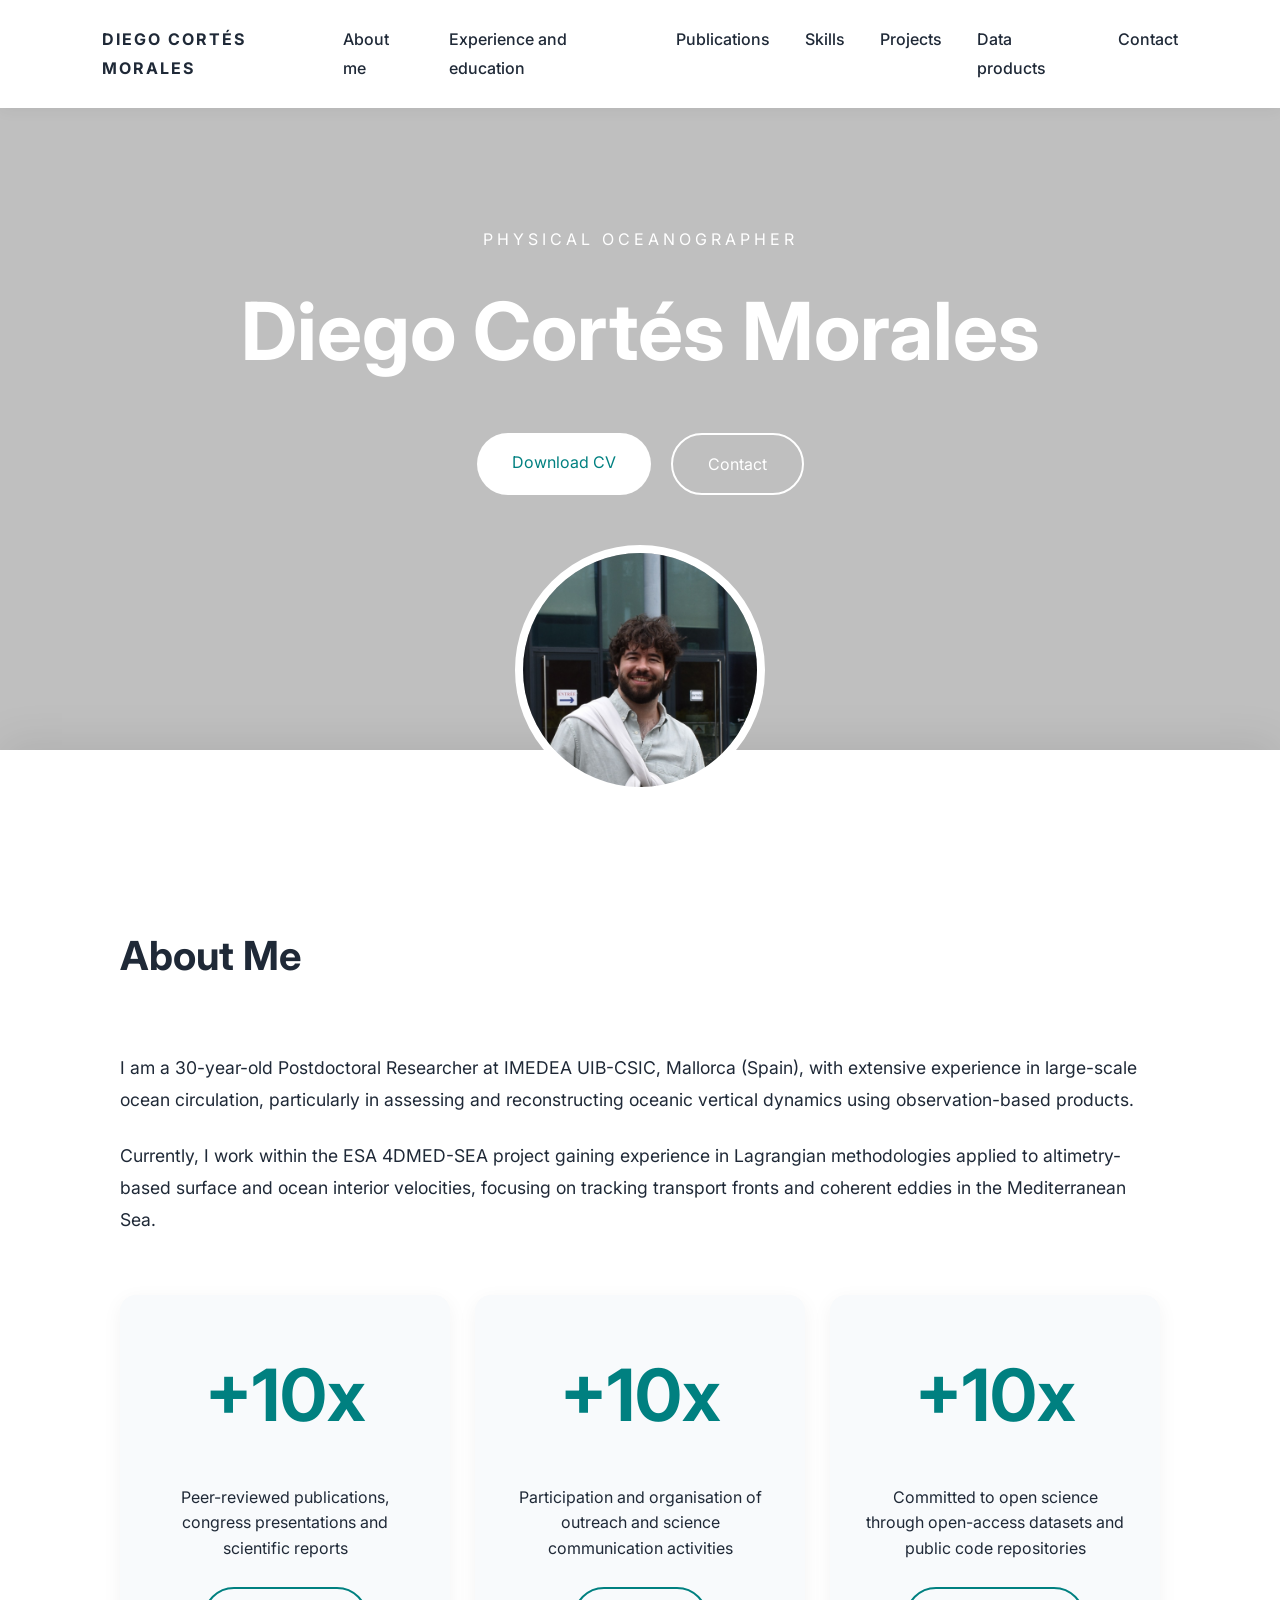
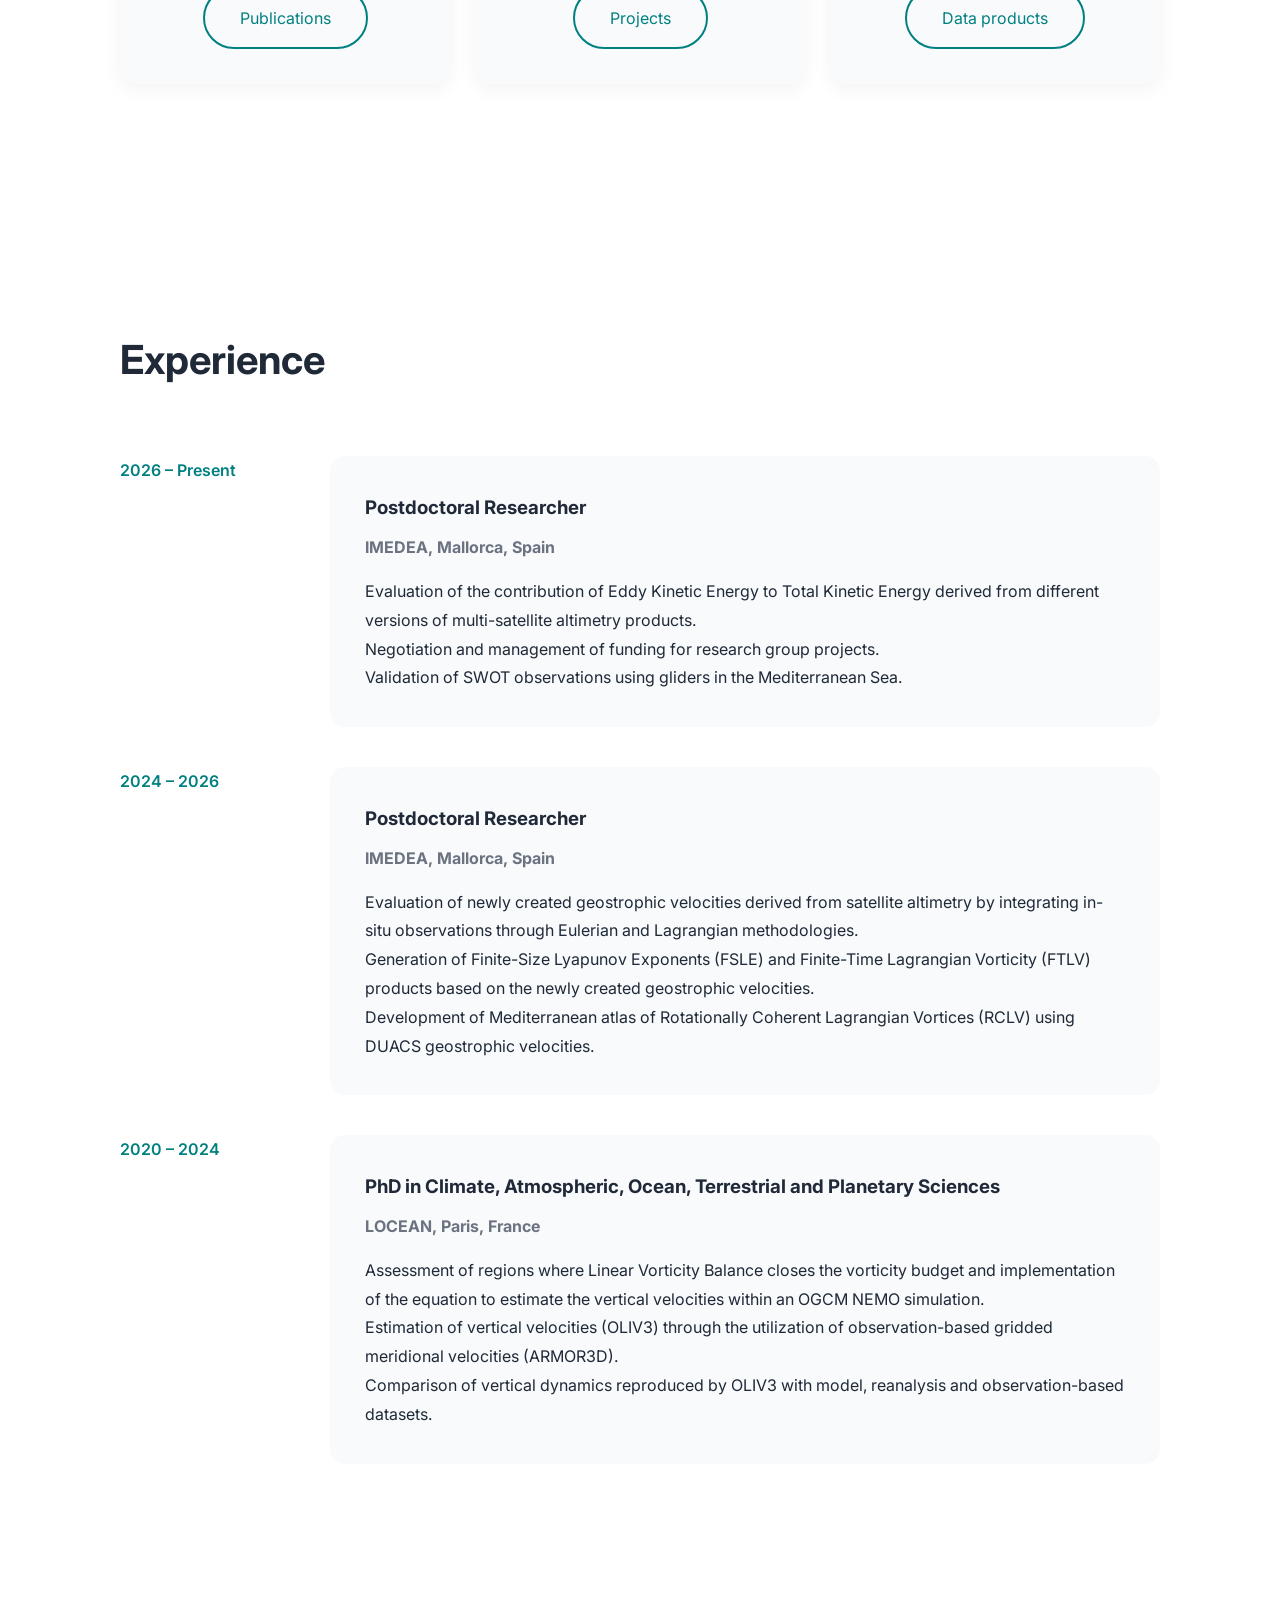
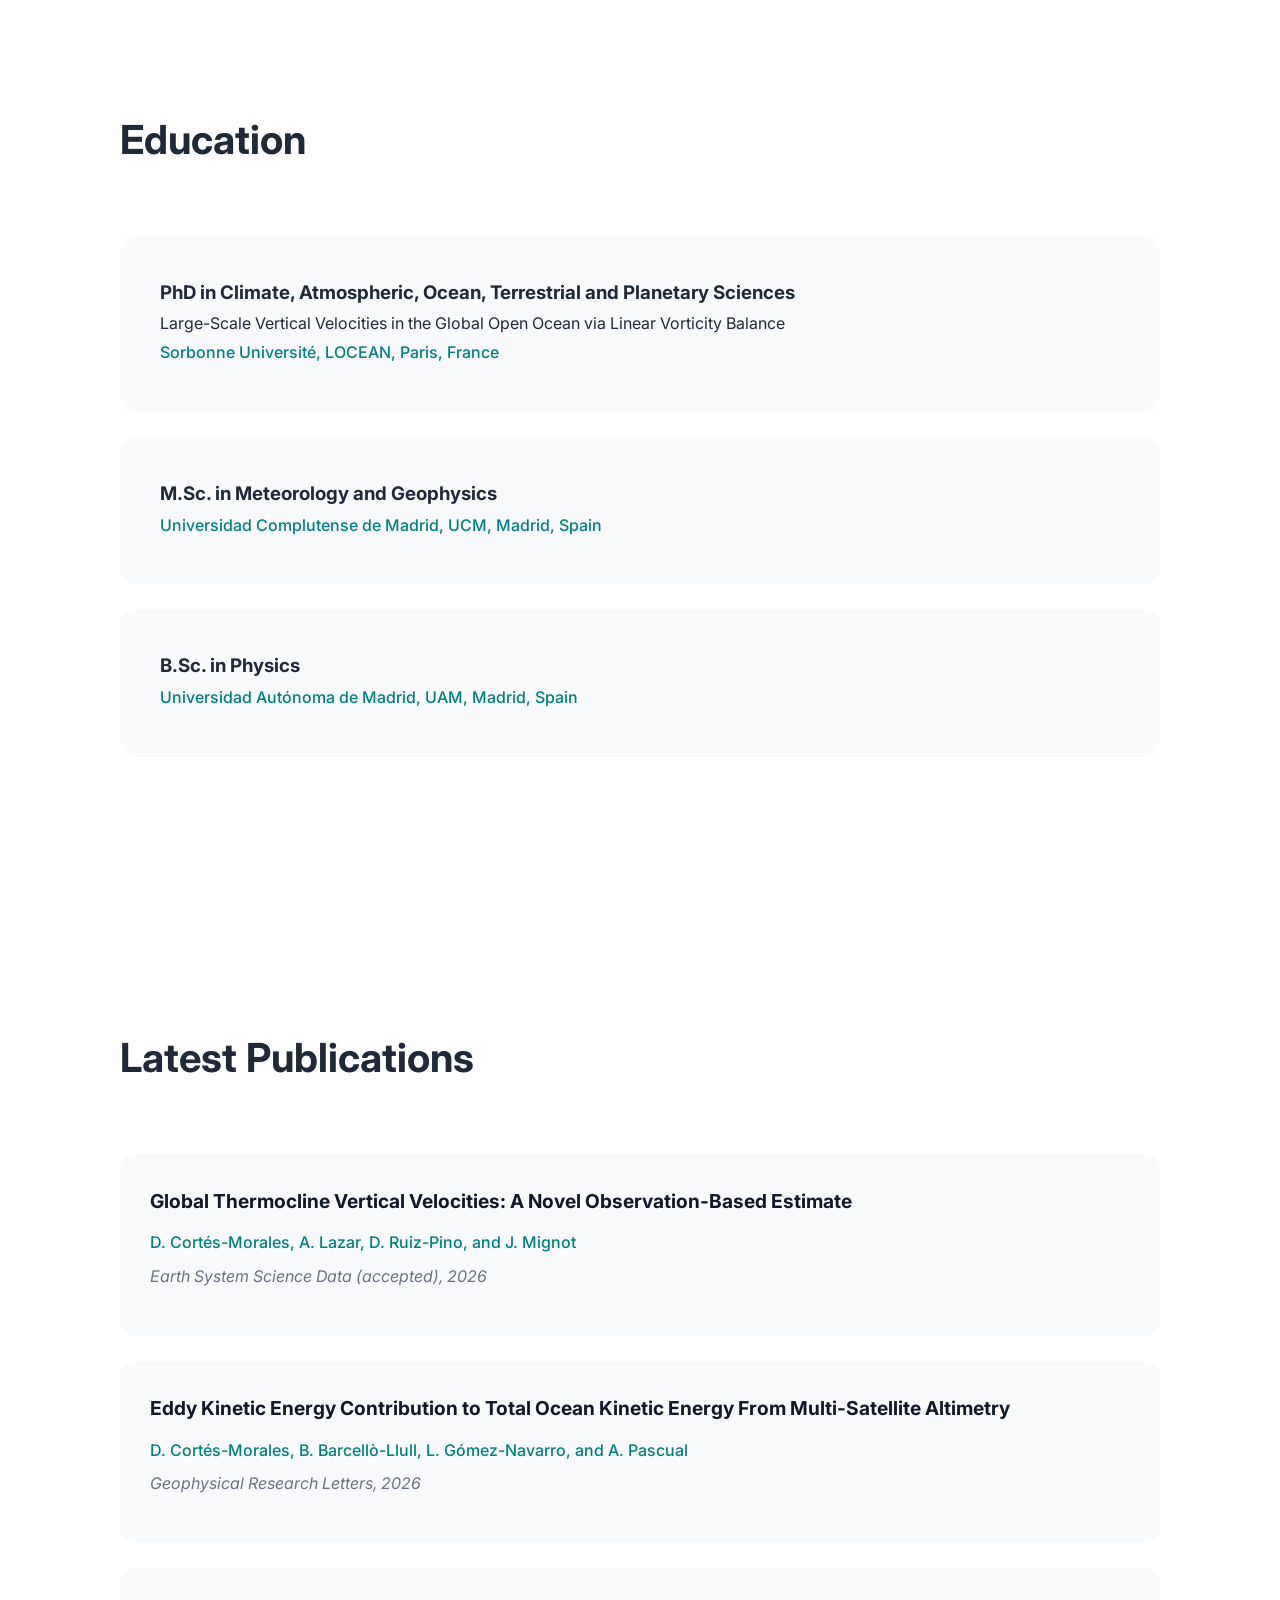
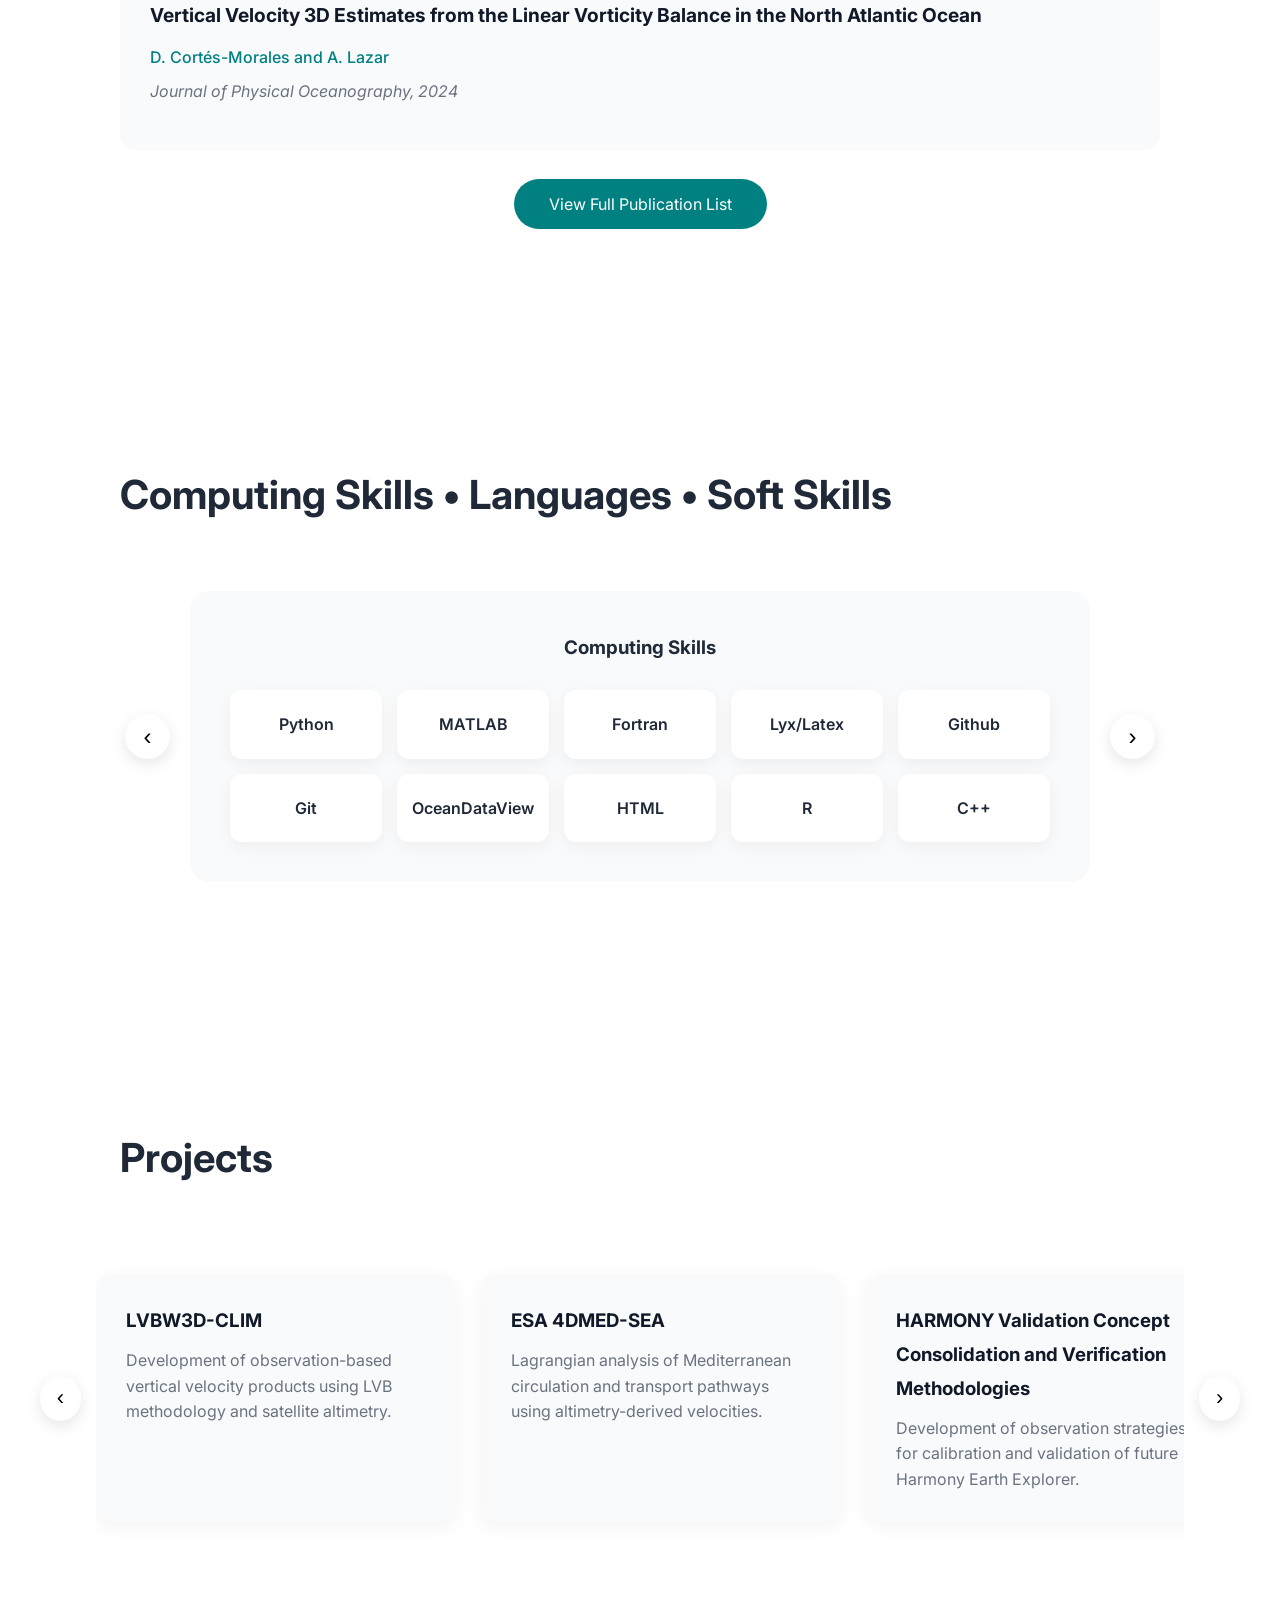
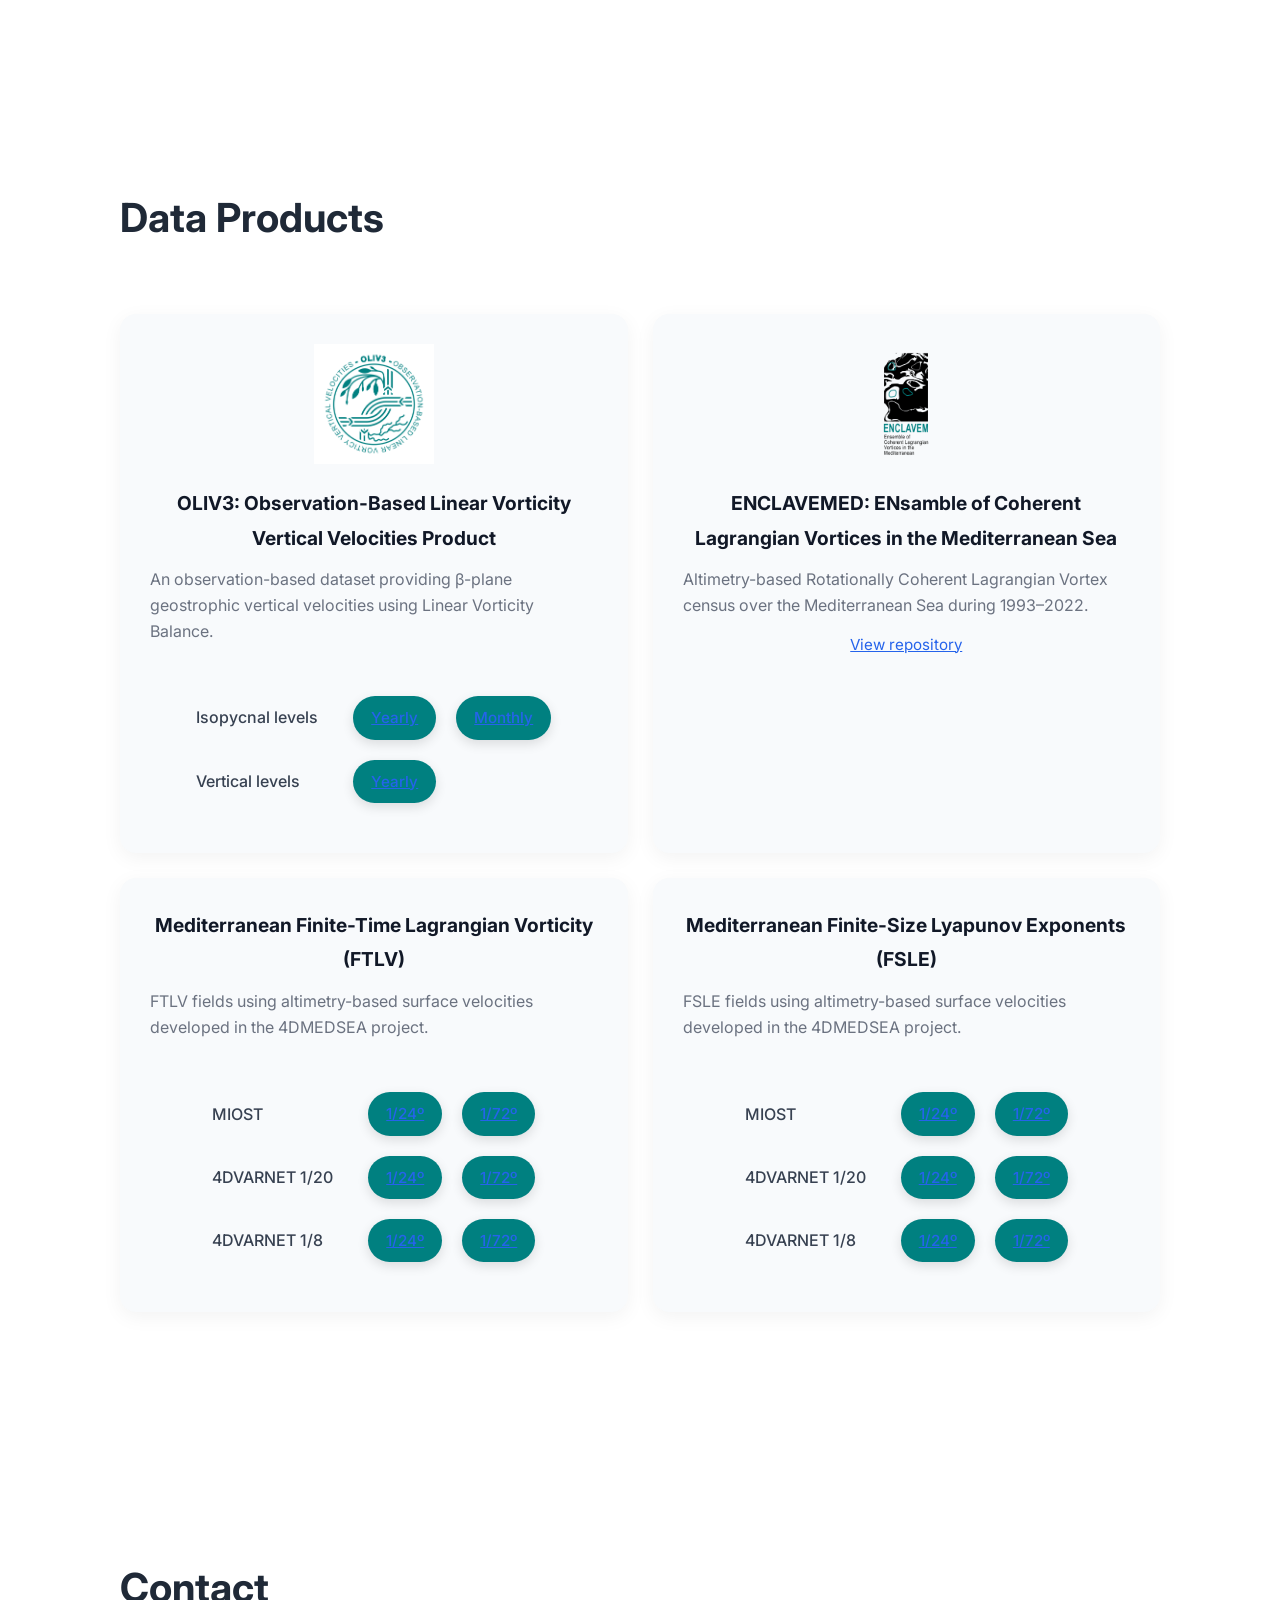
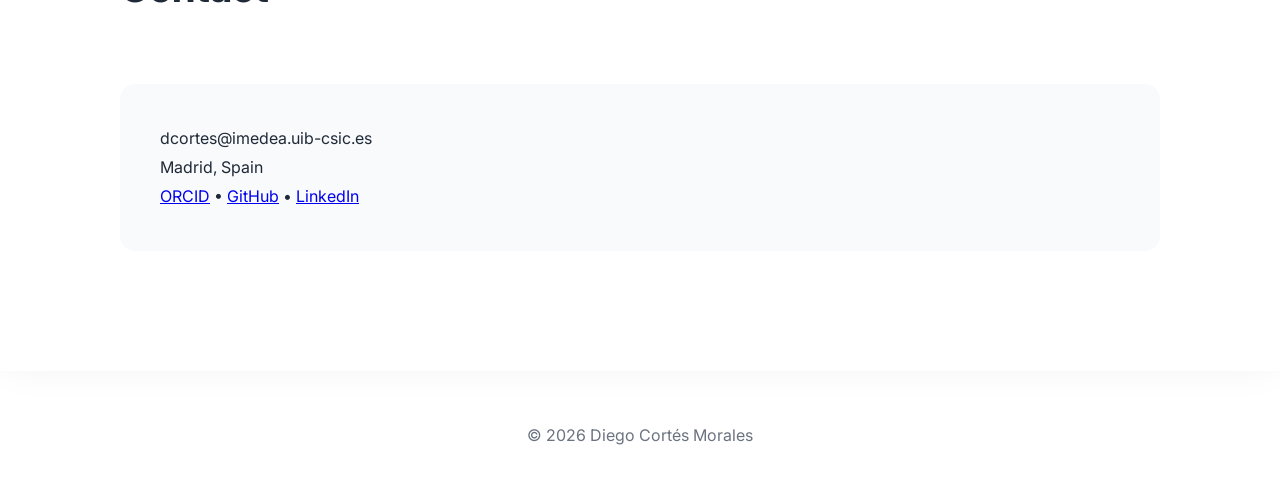
==== index.html @ f63f749d "Update index.html" ====
<!DOCTYPE html>
<html lang="es">

<head>
    <meta charset="UTF-8">
    <meta name="viewport" content="width=device-width, initial-scale=1.0">

    <title>Diego Cortés Morales | Physical Oceanographer</title>

    <link rel="stylesheet" href="style.css">

    <link href="https://fonts.googleapis.com/css2?family=Inter:wght@300;400;500;600;700&display=swap"
        rel="stylesheet">
</head>

<body>

    <header id="header">

        <div class="logo">
            DIEGO CORTÉS MORALES
        </div>

        <nav>

            <ul>

                <li><a href="#about">About me</a></li>

                <li><a href="#experience">Experience and education</a></li>

                <li><a href="#publications">Publications</a></li>

                <li><a href="#skills">Skills</a></li>

                <li><a href="#projects">Projects</a></li>

                <li><a href="#data-products">Data products</a></li>

                <li><a href="#contact">Contact</a></li>

            </ul>

        </nav>

    </header>

    <section class="hero">

    <div class="hero-overlay">

        <div class="hero-content">

            <p class="subtitle">
                Physical Oceanographer
            </p>
            
            <h1>
                Diego Cortés Morales
            </h1>

            <div class="hero-buttons">

                <a href="assets/cv.pdf" target="_blank" class="btn primarywhite">
                    Download CV
                </a>

                <a href="#contact" class="btn secondarywhite">
                    Contact
                </a>

            </div>

        </div>

        <img src="assets/profile.jpg"
             alt="Profile photo"
             class="profile-img">

    </div>

</section>

<div class="content-wrapper">

    <!-- AQUÍ EMPIEZAN TODAS LAS DEMÁS SECCIONES -->

    <section id="about" class="section">
        <div class="section-title">
            About Me
        </div>

        <div class="section-content">

            <p>

                I am a 30-year-old Postdoctoral Researcher at
IMEDEA UIB-CSIC, Mallorca (Spain), with
extensive experience in large-scale ocean
circulation, particularly in assessing and
reconstructing oceanic vertical dynamics using
observation-based products. 

            </p>

            <p>

                Currently, I work
within the ESA 4DMED-SEA project gaining
experience in Lagrangian methodologies applied
to altimetry-based surface and ocean interior
velocities, focusing on tracking transport fronts
and coherent eddies in the Mediterranean Sea.

            </p>

        </div>

        <div class="highlights-grid">

    <div href="#publications" class="highlight-card">

        <div class="highlight-number">
            +10x
        </div>

        <div class="highlight-text">
            Peer-reviewed publications, congress presentations and scientific reports
        </div>
        <a href="#publications" class="btn secondaryteal">
            Publications
        </a>

    </div>

    <div class="highlight-card">

        <div class="highlight-number">
            +10x
        </div>

        <div class="highlight-text">
            Participation and organisation of outreach and science communication activities
        </div>

        <a href="#projects" class="btn secondaryteal">
            Projects
        </a>

    </div>

    <div class="highlight-card">

        <div class="highlight-number">
            +10x
        </div>

        <div class="highlight-text">
            Committed to open science through open-access datasets and public code repositories
        </div>

        <a href="#data-products" class="btn secondaryteal">
            Data products
        </a>

    </div>

</div>
        
    </section>

    <section id="experience" class="section">
        <div class="section-title">
            Experience
        </div>

        <div class="timeline">

            <div class="timeline-item">

                <div class="date">
                    2026 – Present
                </div>

                <div class="card">

                    <h3>
                        Postdoctoral Researcher
                    </h3>

                    <h4>
                        IMEDEA, Mallorca, Spain
                    </h4>

                    <p>
                        Evaluation of the contribution of Eddy Kinetic Energy to Total Kinetic Energy derived from different versions of multi-satellite altimetry products.
                    </p>
                    <p>
                        Negotiation and management of funding for research group projects.
                    <p>
                    </p>
                        Validation of SWOT observations using gliders in the Mediterranean Sea.
                    </p>

                </div>

            </div>

            <div class="timeline-item">

                <div class="date">
                    2024 – 2026
                </div>

                <div class="card">

                    <h3>
                        Postdoctoral Researcher
                    </h3>

                    <h4>
                        IMEDEA, Mallorca, Spain
                    </h4>

                    <p>
                        Evaluation of newly created geostrophic velocities derived from
                        satellite altimetry by integrating in-situ observations through
                        Eulerian and Lagrangian methodologies.
                    </p>
                    <p>
                        Generation of Finite-Size Lyapunov Exponents (FSLE) and
                        Finite-Time Lagrangian Vorticity (FTLV) products based on the
                        newly created geostrophic velocities.
                    <p>
                    </p>
                        Development of Mediterranean atlas of Rotationally Coherent
                        Lagrangian Vortices (RCLV) using DUACS geostrophic velocities.
                    </p>

                </div>

            </div>

            <div class="timeline-item">

                <div class="date">
                    2020 – 2024
                </div>

                <div class="card">

                    <h3>
                        PhD in Climate, Atmospheric, Ocean, Terrestrial and Planetary Sciences
                    </h3>

                    <h4>
                        LOCEAN, Paris, France
                    </h4>

                    <p>
                        Assessment of regions where Linear Vorticity Balance closes the vorticity budget and implementation of the equation to estimate the vertical velocities within an OGCM NEMO simulation.
                    </p>
                    <p>
                        Estimation of vertical velocities (OLIV3) through the utilization of observation-based gridded meridional velocities (ARMOR3D).
                    <p>
                    </p>
                        Comparison of vertical dynamics reproduced by OLIV3 with model, reanalysis and observation-based datasets.
                    </p>

                </div>

            </div>

        </div>
    </section>
    
    <section id="education" class="section">
    <div class="section-title">
            Education
        </div>

        <div class="edu-card">

            <h3>
                PhD in Climate, Atmospheric, Ocean, Terrestrial and Planetary Sciences
            </h3>

            <p>
                 Large-Scale Vertical Velocities in the Global Open Ocean via Linear Vorticity Balance
            </p>

            <p class="authors">
                Sorbonne Université, LOCEAN, Paris, France
            </p>

        </div>

        <div class="edu-card">

            <h3>
                M.Sc. in Meteorology and Geophysics
            </h3>

            <p class="authors">
                Universidad Complutense de Madrid, UCM, Madrid, Spain
            </p>

        </div>

        <div class="edu-card">

            <h3>
                B.Sc. in Physics
            </h3>

            <p class="authors">
                Universidad Autónoma de Madrid, UAM, Madrid, Spain
            </p>

        </div>

        
    </section>

    <section id="publications" class="section">

    <div class="section-title">
        Latest Publications
    </div>

    <div class="publications-container">

        <div class="publication-card">

            <h3>
                Global Thermocline Vertical Velocities: A Novel Observation-Based Estimate
            </h3>

            <p class="authors">
                D. Cortés-Morales, A. Lazar, D. Ruiz-Pino, and J. Mignot
            </p>

            <p class="journal">
                Earth System Science Data (accepted), 2026
            </p>

        </div>

        <div class="publication-card">

            <h3>
                Eddy Kinetic Energy Contribution to Total Ocean Kinetic Energy From Multi-Satellite Altimetry
            </h3>

            <p class="authors">
                D. Cortés-Morales, B. Barcellò-Llull, L. Gómez-Navarro, and A. Pascual
            </p>

            <p class="journal">
                Geophysical Research Letters, 2026
            </p>

        </div>

        <div class="publication-card">

            <h3>
                Vertical Velocity 3D Estimates from the Linear Vorticity Balance in the North Atlantic Ocean
            </h3>

            <p class="authors">
                D. Cortés-Morales and A. Lazar
            </p>

            <p class="journal">
                Journal of Physical Oceanography, 2024
            </p>

        </div>

    </div>

    <div class="publications-button">

        <a href="publications.html" class="btn primaryteal">
            View Full Publication List
        </a>

    </div>

</section>

    <section id="skills" class="section">

        <div class="section-title">
            Computing Skills • Languages • Soft Skills
        </div>
    
        <div class="skills-slider">
    
            <!-- Flecha izquierda -->
            <button class="arrow left" onclick="changeSkill(-1)">
                ‹
            </button>
    
            <!-- Tarjeta dinámica -->
            <div class="skills-card">
    
                <h3 id="skills-category"></h3>
    
                <div id="skills-content" class="skills-grid">
                    <!-- AQUÍ JS inserta las skills -->
                </div>
    
            </div>
    
            <!-- Flecha derecha -->
            <button class="arrow right" onclick="changeSkill(1)">
                ›
            </button>
    
        </div>
    
    </section>

    <section id="projects" class="section">

        <div class="section-title">
            Projects
        </div>
    
        <div class="projects-wrapper">
    
            <!-- Left arrow -->
            <button class="project-arrow left" onclick="scrollProjects(-1)">
                ‹
            </button>
    
            <!-- Carousel -->
            <div class="projects-carousel" id="projects-carousel">
    
                <div class="project-card">
                    <h3>LVBW3D-CLIM</h3>
                    <p>Development of observation-based vertical velocity products using LVB methodology and satellite altimetry.</p>
                </div>
    
                <div class="project-card">
                    <h3>ESA 4DMED-SEA</h3>
                    <p>Lagrangian analysis of Mediterranean circulation and transport pathways using altimetry-derived velocities.</p>
                </div>
    
                <div class="project-card">
                    <h3>HARMONY Validation Concept Consolidation and Verification Methodologies</h3>
                    <p>Development of observation strategies for calibration and validation of future Harmony Earth Explorer.</p>
                </div>
    
                <div class="project-card">
                    <h3>PECi</h3>
                    <p>IMEDEA's Outreach and Scientific Culture Program.</p>
                </div>
    
            </div>
    
            <!-- Right arrow -->
            <button class="project-arrow right" onclick="scrollProjects(1)">
                ›
            </button>
    
        </div>
    
    </section>

    <section id="data-products" class="section">

        <div class="section-title">
            Data Products
        </div>
    
        <div class="dataproducts-grid">
    
            <!-- OLIV3 -->
            <div class="dataproduct-card">
    
                <img src="assets/oliv3_logo.png"
                     alt="OLIV3 Project Logo"
                     class="dataproduct-logo">
    
                <h3>
                    OLIV3: Observation-Based Linear Vorticity Vertical Velocities Product
                </h3>
    
                <p>
                    An observation-based dataset providing β-plane geostrophic vertical velocities using Linear Vorticity Balance.
                </p>
    
                <div class="product-table-wrapper">

                    <table class="product-table">
                
                        <tbody>
                
                            <tr>
                                <td class="row-label">Isopycnal levels</td>
                
                                <td>
                                    <a href="https://doi.org/10.5281/zenodo.16962780"
                                       target="_blank" class="pill-btn"
                                       >
                                         Yearly 
                                    </a>
                                </td>
                
                                <td>
                                    <a href="https://doi.org/10.5281/zenodo.19469511"
                                       target="_blank" class="pill-btn"
                                       >
                                        Monthly
                                    </a>
                                </td>
                            </tr>
                
                            <tr>
                                <td class="row-label">Vertical levels</td>
                
                                <td>
                                    <a class="pill-btn"
                                       href="https://doi.org/10.5281/zenodo.16981061"
                                       target="_blank">
                                        Yearly
                                    </a>
                                </td>
                
                                <td>
                                    <!-- vacío si no existe -->
                                </td>
                            </tr>
                
                        </tbody>
                
                    </table>
                
                </div>
            </div>
    
            <!-- ENCLAVEMED -->
            <div class="dataproduct-card">
    
                <img src="assets/enclavemed_logo.png"
                     alt="ENCLAVEMED Project Logo"
                     class="dataproduct-logo">
    
                <h3>
                    ENCLAVEMED: ENsamble of Coherent Lagrangian Vortices in the Mediterranean Sea
                </h3>
    
                <p>
                    Altimetry-based Rotationally Coherent Lagrangian Vortex census over the Mediterranean Sea during 1993–2022.
                </p>
    
                <a href="https://github.com/yourusername/FTLV" target="_blank">
                    View repository
                </a>
    
            </div>
    
            <!-- FTLV -->
            <div class="dataproduct-card">
    
                <h3>
                    Mediterranean Finite-Time Lagrangian Vorticity (FTLV)
                </h3>
    
                <p>
                    FTLV fields using altimetry-based surface velocities developed in the 4DMEDSEA project.
                </p>

                <div class="product-table-wrapper">

                    <table class="product-table">
                
                        <tbody>
                
                            <tr>
                                <td class="row-label">MIOST</td>
                                <td> <a class="pill-btn" href="https://doi.org/10.5281/zenodo.16962780" target="_blank"> 1/24º </a> </td>
                                <td> <a class="pill-btn" href="https://doi.org/10.5281/zenodo.16962780" target="_blank"> 1/72º </a> </td>
                            </tr>

                            <tr>
                                <td class="row-label">4DVARNET 1/20</td>
                                <td> <a class="pill-btn" href="https://doi.org/10.5281/zenodo.16962780" target="_blank"> 1/24º </a> </td>
                                <td> <a class="pill-btn" href="https://doi.org/10.5281/zenodo.16962780" target="_blank"> 1/72º </a> </td>
                            </tr>

                            <tr>
                                <td class="row-label">4DVARNET 1/8</td>
                                <td> <a class="pill-btn" href="https://doi.org/10.5281/zenodo.16962780" target="_blank"> 1/24º </a> </td>
                                <td> <a class="pill-btn" href="https://doi.org/10.5281/zenodo.16962780" target="_blank"> 1/72º </a> </td>
                            </tr>
                
                        </tbody>
                    </table>
                </div>
        
            </div>
    
            <!-- FSLE -->
            <div class="dataproduct-card">
    
                <h3>
                    Mediterranean Finite-Size Lyapunov Exponents (FSLE)
                </h3>
    
                <p>
                    FSLE fields using altimetry-based surface velocities developed in the 4DMEDSEA project.
                </p>
    
                <div class="product-table-wrapper">

                    <table class="product-table">
                
                        <tbody>
                
                            <tr>
                                <td class="row-label">MIOST</td>
                                <td> <a class="pill-btn" href="https://doi.org/10.5281/zenodo.16962780" target="_blank"> 1/24º </a> </td>
                                <td> <a class="pill-btn" href="https://doi.org/10.5281/zenodo.16962780" target="_blank"> 1/72º </a> </td>
                            </tr>

                            <tr>
                                <td class="row-label">4DVARNET 1/20</td>
                                <td> <a class="pill-btn" href="https://doi.org/10.5281/zenodo.16962780" target="_blank"> 1/24º </a> </td>
                                <td> <a class="pill-btn" href="https://doi.org/10.5281/zenodo.16962780" target="_blank"> 1/72º </a> </td>
                            </tr>

                            <tr>
                                <td class="row-label">4DVARNET 1/8</td>
                                <td> <a class="pill-btn" href="https://doi.org/10.5281/zenodo.16962780" target="_blank"> 1/24º </a> </td>
                                <td> <a class="pill-btn" href="https://doi.org/10.5281/zenodo.16962780" target="_blank"> 1/72º </a> </td>
                            </tr>
                
                        </tbody>
                    </table>
                </div>
    
            </div>
    
        </div>
    
    </section>

    

    <section id="contact" class="section">

        <div class="section-title">
            Contact
        </div>

        <div class="contact-box">

            <p>
                dcortes@imedea.uib-csic.es
            </p>

            <p>
                Madrid, Spain
            </p>

            <p>
                <a href="https://orcid.org/0009-0004-7159-2645">ORCID</a> • <a href="https://github.com/dcortales/" >GitHub</a> • <a href="https://www.linkedin.com/in/diego-cort%C3%A9s-morales-bb756998/" >LinkedIn</a>
            </p>

        </div>

    </section>

</div>

    

    <footer>

        © 2026 Diego Cortés Morales

    </footer>

    <script src="script.js"></script>

</body>

</html>
---- style.css ----
*{
    margin:0;
    padding:0;
    box-sizing:border-box;
}

html{
    scroll-behavior:smooth;
}

body{

    font-family:'Inter',sans-serif;
    color:#1f2937;
    background:white;
    line-height:1.8;
}

header{

    position:fixed;
    top:0;
    width:100%;

    background:white;

    display:flex;
    justify-content:space-between;
    align-items:center;

    padding:25px 8%;

    box-shadow:0 2px 15px rgba(0,0,0,.05);

    z-index:1000;
}

.logo{

    font-weight:700;
    letter-spacing:2px;
}

nav ul{

    list-style:none;
    display:flex;
    gap:35px;
}

nav a{

    text-decoration:none;
    color:#1f2937;
    font-weight:500;
}

.hero{

    min-height:100vh;

    background-image:url("assets/DSC_0007.JPG");

    background-size:cover;
    background-position:center;

    background-attachment:fixed;

    position:relative;

    display:flex;
    justify-content:center;
    align-items:center;

    text-align:center;
}
.hero::before{

    content:"";
    position:absolute;
    inset:0;
    background:rgba(0,0,0,0.25);
}

.hero-overlay{

    position:relative;
    z-index:10;

    display:flex;
    flex-direction:column;
    align-items:center;

    padding-top:120px;
}

.subtitle{

    color:white;

    text-transform:uppercase;

    letter-spacing:4px;

    margin-bottom:5px;
}

.hero h1{

    color:white;

    font-size:5rem;

    margin-bottom:30px;
}

.profile-img{

    width:250px;
    height:250px;

    object-fit:cover;

    border-radius:50%;

    border:8px solid white;

    margin-top:50px;

    position:relative;

    z-index:1000;
}

.content-wrapper{

    background:white;

    width:100%;

    margin-top:-150px;

    position:relative;

    z-index:5;

    border-radius:0 0 0 0;

    padding-top:50px;

    box-shadow:
    0 -10px 40px rgba(0,0,0,0.08);
}

.hero-content{
    max-width:1500px;
    margin:auto;
    text-align:center;
    position:relative;
    z-index:2;
}

.description{

    font-size:1.2rem;
    color:#6b7280;

    margin-bottom:40px;
}

.hero-buttons{

    display:flex;
    gap:20px;

    justify-content:center;
}

.btn{

    padding:15px 35px;

    border-radius:40px;

    text-decoration:none;

    transition:.3s;
}

.primary{

    background:#2563eb;
    color:white;
}

.primaryteal{

    background:#008080;
    color:white;
}

.primarywhite{

    background:white;
    color:#008080;
}

.secondary{

    border:2px solid #2563eb;
    color:#2563eb;
}

.secondaryteal{

    border:2px solid #008080;
    color:#008080;
}

.secondarywhite{

    border:2px solid white;
    color:white;
}

.btn:hover{
    transform:translateY(-3px);
}

.section{

    max-width:1100px;

    margin:auto;

    padding:120px 30px;
}

.section-title{

    font-size:2.5rem;

    margin-bottom:60px;

    font-weight:700;
}

.section-content p{

    margin-bottom:25px;

    font-size:1.1rem;
}

.timeline{

    display:flex;
    flex-direction:column;

    gap:40px;
}

.timeline-item{

    display:grid;

    grid-template-columns:180px 1fr;

    gap:30px;
}

.highlights-grid{

    margin-top:60px;

    display:grid;

    grid-template-columns:repeat(3,1fr);

    gap:25px;
}

.highlight-card{

    background:#f8fafc;

    border-radius:16px;

    padding:30px;

    display:flex;

    align-items:center;

    gap:25px;

    transition:0.3s ease;

    box-shadow:0 5px 20px rgba(0,0,0,0.05);
    
    text-align:center;

    display:flex;

    flex-direction:column;

    justify-content:center;

    align-items:center;

    padding:35px;
}

.highlight-number{

    font-size:4.5rem;

    font-weight:700;

    color:#008080;

    margin-bottom:0px;
}

.highlight-text{

    line-height:1.6;
}

.publications-container{

    display:flex;
    flex-direction:column;
    gap:25px;
}

.publication-card{

    background:#f8fafc;

    padding:30px;

    border-radius:15px;

    transition:.3s ease;
}

.publication-card:hover{

    transform:translateY(-4px);

    box-shadow:0 10px 30px rgba(0,0,0,0.08);
}

.publication-card h3{

    margin-bottom:10px;

    color:#111827;

    font-size:1.2rem;
}

.year-title{

    font-size:1.5rem;
    font-weight:700;

    color:#1f2937;

    display:inline-block;

    padding-bottom:6px;

    border-bottom:2px solid #008080; /* azul tipo tu tema */
}

.authors{

    color:#008080;

    font-weight:500;

    margin-bottom:5px;
}

.journal{

    color:#6b7280;

    font-style:italic;

    margin-bottom:15px;
}

.publications-button{

    margin-top:40px;

    text-align:center;
}

.publication-details summary{

    list-style:none;

    display:flex;

    gap:15px;

    margin-top:20px;

    cursor:pointer;
}

.publication-details summary::-webkit-details-marker{
    display:none;
}

.pub-btn{

    display:inline-block;

    padding:10px 18px;

    border-radius:12px;

    background:#008080;

    color:white;

    text-decoration:none;

    font-size:0.95rem;

    transition:0.3s;
}

.pub-btn:hover{

    background:#014D4E;
}

.abstract-content{

    margin-top:20px;

    padding:20px;

    background:#f8fafc;

    border-radius:12px;

    line-height:1.8;

    text-align:justify;
}

.show-when-open{
    display:none;
}

details[open] .show-when-open{
    display:inline;
}

details[open] .show-when-closed{
    display:none;
}

.date{

    color:#008080;
    font-weight:600;
}

.card{

    background:#f8fafc;

    padding:35px;

    border-radius:15px;
}

.card h3{

    margin-bottom:8px;
}

.card h4{

    color:#6b7280;

    margin-bottom:15px;
}

.skills-grid{

    display:grid;

    grid-template-columns:
    repeat(auto-fit,minmax(200px,1fr));

    gap:20px;
}

.skills-slider{
    display:flex;
    align-items:center;
    justify-content:center;
    gap:20px;
}

.skills-card{
    background:#f8fafc;
    padding:40px;
    border-radius:20px;
    width:100%;
    max-width:900px;
    text-align:center;
}

.skills-grid{
    display:grid;
    grid-template-columns:repeat(auto-fit,minmax(140px,1fr));
    gap:15px;
    margin-top:25px;
}

.skill{
    background:white;
    padding:15px;
    border-radius:12px;
    font-weight:600;
    box-shadow:0 5px 15px rgba(0,0,0,0.05);
}

.flag-top{
    width:32px;
    height:24px;
    object-fit:cover;
    margin-bottom:10px;
}


.publications-container{

    display:flex;
    flex-direction:column;
    gap:25px;
}

.publication-card{

    background:#f8fafc;

    padding:30px;

    border-radius:15px;

    transition:.3s ease;
}

.publication-card:hover{

    transform:translateY(-4px);

    box-shadow:0 10px 30px rgba(0,0,0,0.08);
}

.publication-card h3{

    margin-bottom:10px;

    color:#111827;

    font-size:1.2rem;
}

.svg-icon{

    width:28px;
    height:28px;

    stroke:currentColor;
    fill:none;

    color:#2563eb;

    margin-bottom:10px;
}

.skill-icon{

    width:32px;
    height:32px;

    margin-bottom:10px;

    object-fit:contain;

    display:block;
}

.language-skill,
.soft-skill,
.skill{

    display:flex;
    flex-direction:column;
    align-items:center;
    justify-content:center;

    text-align:center;

    padding:20px;
}

.skill-text{

    font-weight:600;
}

/* flechas */
.arrow{
    background:white;
    border:none;
    width:45px;
    height:45px;
    border-radius:50%;
    font-size:24px;
    cursor:pointer;
    box-shadow:0 5px 15px rgba(0,0,0,0.1);
    transition:.3s;
}

.arrow:hover{
    transform:scale(1.1);
}

.skill:hover{

    transform:translateY(-5px);
}

.edu-card{

    background:#f8fafc;

    padding:40px;

    border-radius:15px;

    margin-bottom:25px;
}

.projects-wrapper{

    width:100vw;

    margin-left:calc(-50vw + 50%);

    display:flex;

    align-items:center;

    gap:15px;

    padding:0 40px;
}

.projects-carousel{

    display:flex;

    gap:25px;

    overflow-x:auto;

    scroll-behavior:smooth;

    scroll-snap-type:x mandatory;

    padding:20px 10px;

    width:100%;
}

.project-card{

    min-width:360px;

    background:#f8fafc;

    padding:30px;

    border-radius:16px;

    box-shadow:0 5px 20px rgba(0,0,0,0.05);

    scroll-snap-align:start;

    position:relative;

    transition:0.3s ease;
}

.project-card:hover{

    transform:translateY(-6px);
}

.project-card h3{

    margin-bottom:10px;

    color:#111827;
}

.project-card p{

    color:#6b7280;

    line-height:1.6;
}

.project-date{

    position:absolute;

    top:-12px;

    left:20px;

    background:#2563eb;

    color:white;

    padding:6px 12px;

    font-size:0.8rem;

    border-radius:20px;

    font-weight:600;

    box-shadow:0 5px 15px rgba(0,0,0,0.15);
}

.project-arrow{
    position:relative;
    z-index:10;
    width:45px;
    height:45px;
    border-radius:50%;
    border:none;
    background:white;
    box-shadow:0 5px 15px rgba(0,0,0,0.1);
    cursor:pointer;
    font-size:22px;
    transition:0.3s;
}

.project-arrow:hover{

    transform:scale(1.1);
}

.contact-box{

    background:#f8fafc;

    padding:40px;

    border-radius:15px;
}

footer{

    text-align:center;

    padding:50px;

    color:#6b7280;
}

.reveal{

    opacity:0;
    transform:translateY(40px);
}

.reveal.active{

    opacity:1;
    transform:translateY(0);

    transition:
    opacity .8s ease,
    transform .8s ease;
}

.dataproducts-grid{

    display:grid;

    grid-template-columns:repeat(2,1fr);

    gap:25px;
}

.dataproduct-card{

    background:#f8fafc;

    padding:30px;

    border-radius:16px;

    box-shadow:0 5px 20px rgba(0,0,0,0.05);

    transition:0.3s ease;

    display:flex;

    flex-direction:column;

    align-items:center;

    gap:12px;
}

.dataproduct-card:hover{

    transform:translateY(-5px);
}

.dataproduct-logo{

    width:120px;

    height:120px;

    object-fit:contain;

    margin-bottom:10px;
}

.dataproduct-card h3{

    margin:0;

    font-size:1.2rem;

    color:#111827;
    text-align:center;
}

.dataproduct-card p{

    margin:0;

    color:#6b7280;

    line-height:1.6;
}

.dataproduct-card a{

    color:#2563eb;

    text-decoration:underline;

    font-size:0.95rem;
}

.product-table-wrapper{

    margin-top:20px;

    display:flex;

    justify-content:center;
}

.product-table{

    border-collapse:separate;

    border-spacing:20px;

    text-align:center;
}

.product-table th{

    font-weight:600;

    color:#111827;

    padding-bottom:10px;
}

.row-label{

    text-align:left;

    font-weight:500;

    color:#374151;

    padding-right:15px;

    white-space:nowrap;
}

/* BOTONES */
.pill-btn{

    display:inline-block;

    padding:8px 18px;

    border-radius:999px;

    background:#008080;

    color:white;

    text-decoration:none;

    font-size:0.9rem;

    font-weight:500;

    transition:0.3s ease;

    box-shadow:0 4px 12px rgba(0,0,0,0.12);
}

.pill-btn:hover{

    background:#014D4E;

    transform:translateY(-2px);
}

@media(max-width:768px){

    header{

        flex-direction:column;
        gap:15px;
    }

    nav ul{

        gap:15px;
        flex-wrap:wrap;
        justify-content:center;
    }

    .hero h1{

        font-size:3rem;
    }

    .timeline-item{

        grid-template-columns:1fr;
    }

    .hero-buttons{

        flex-direction:column;
    }

    .highlights-grid{

        grid-template-columns:1fr;
    }

    .highlight-card{

        grid-template-columns:90px 1fr;
    }

    .highlight-number{

        font-size:3rem;
    }

    .project-card{
        min-width:280px;
    }

    .projects-wrapper{
        padding:0 15px;
    }

    .dataproducts-grid{
        grid-template-columns:1fr;
    }
}

}
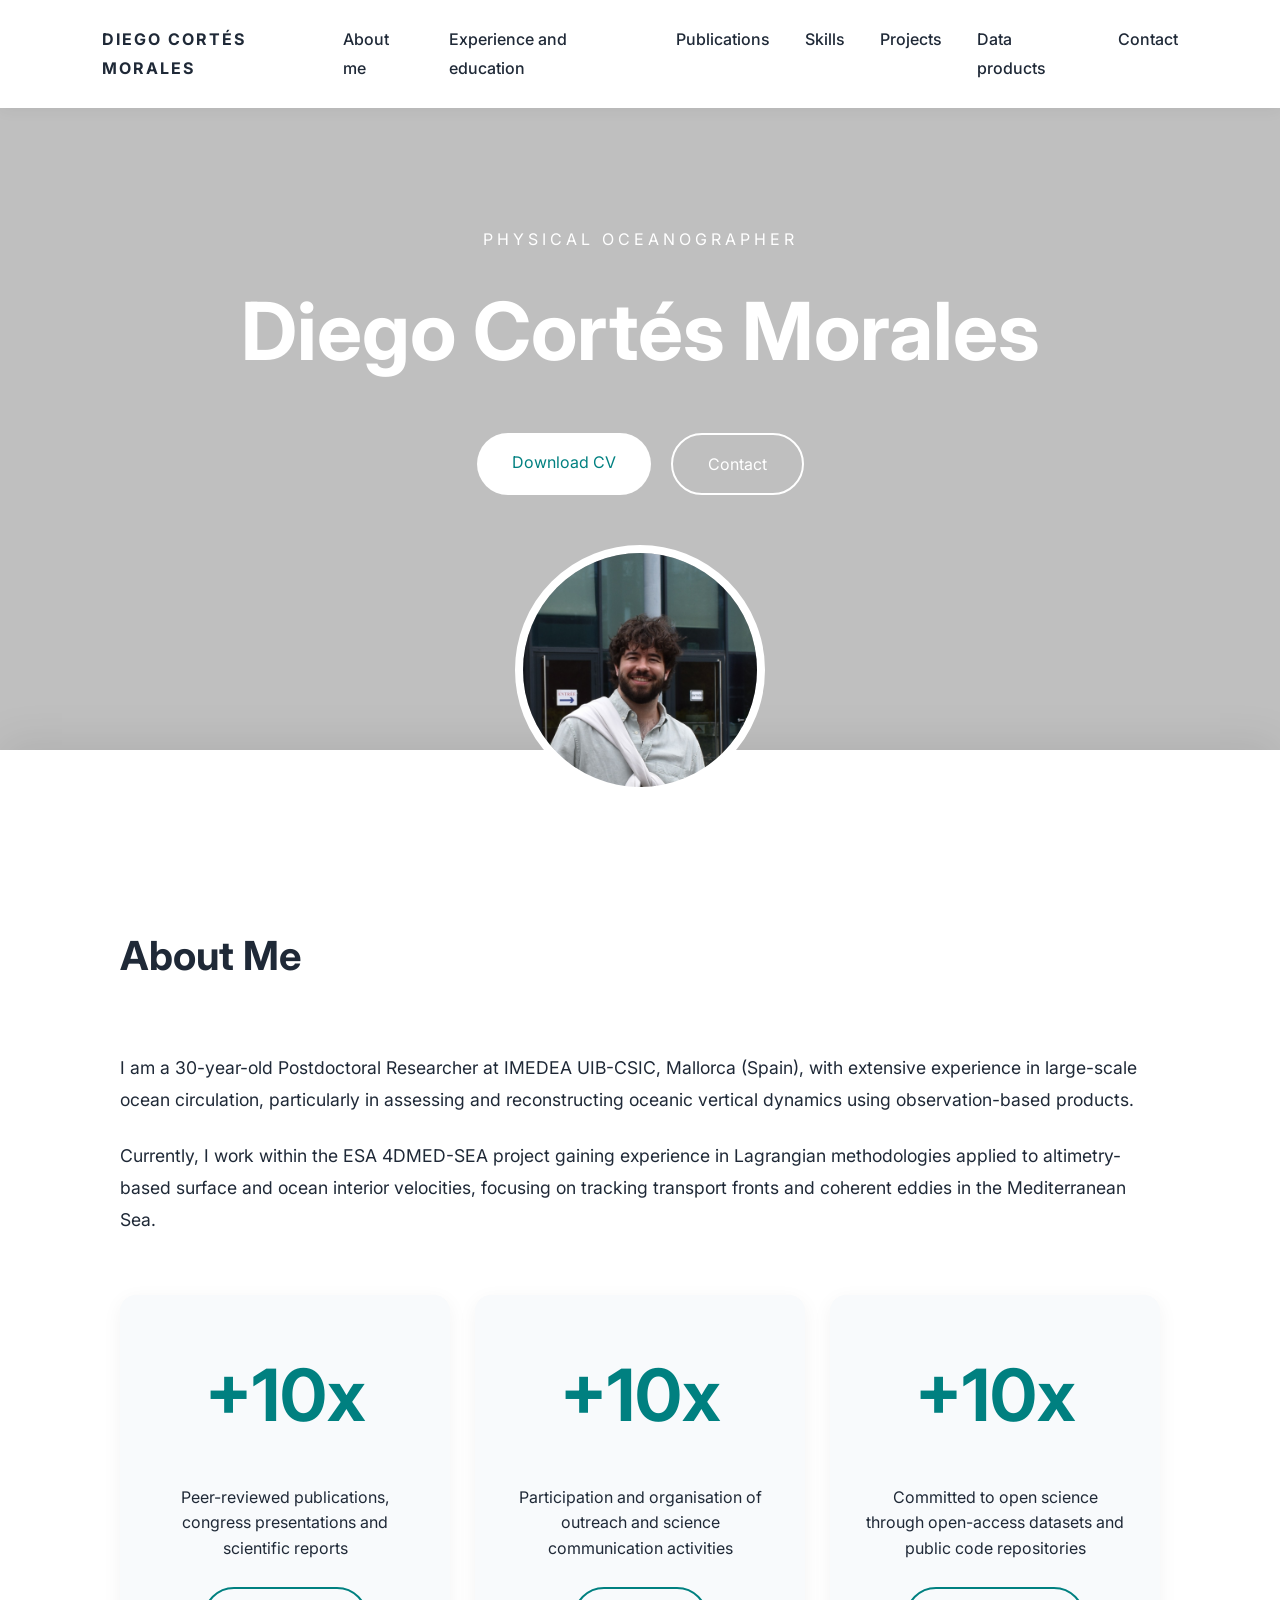
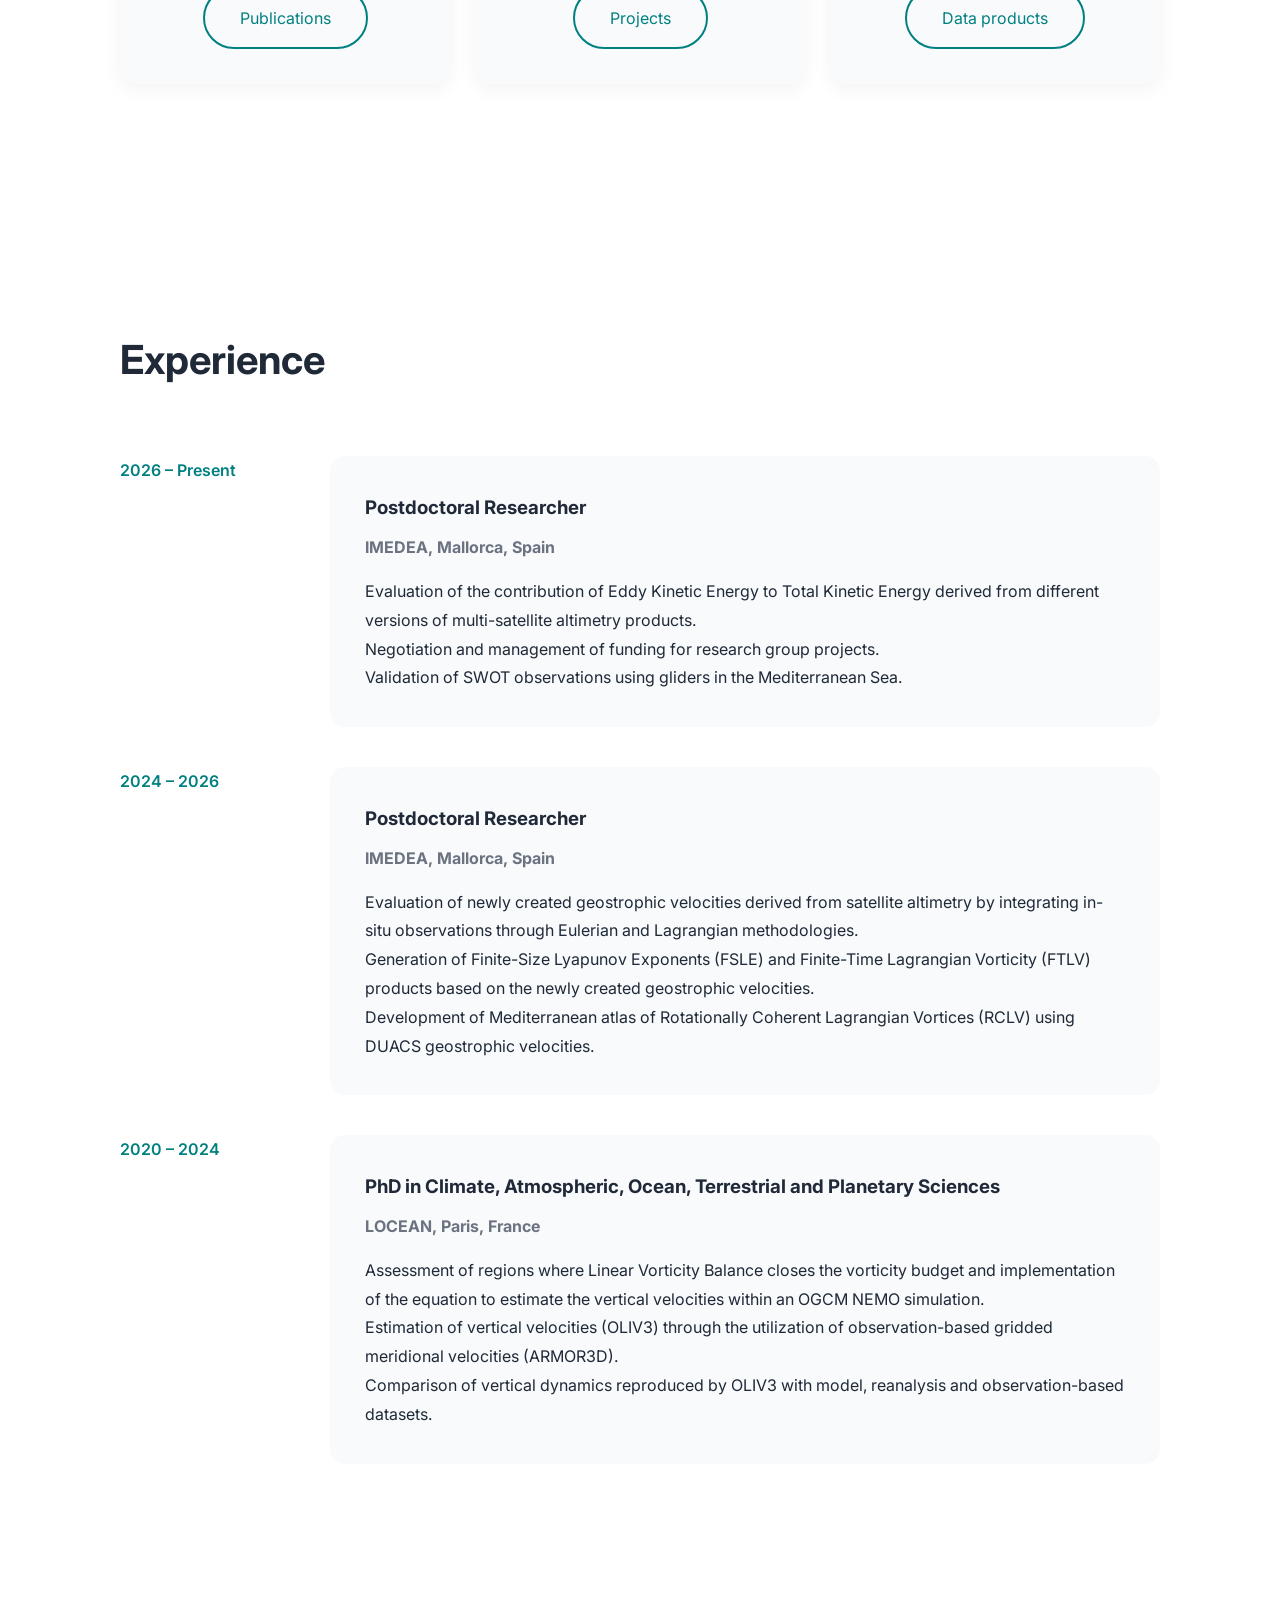
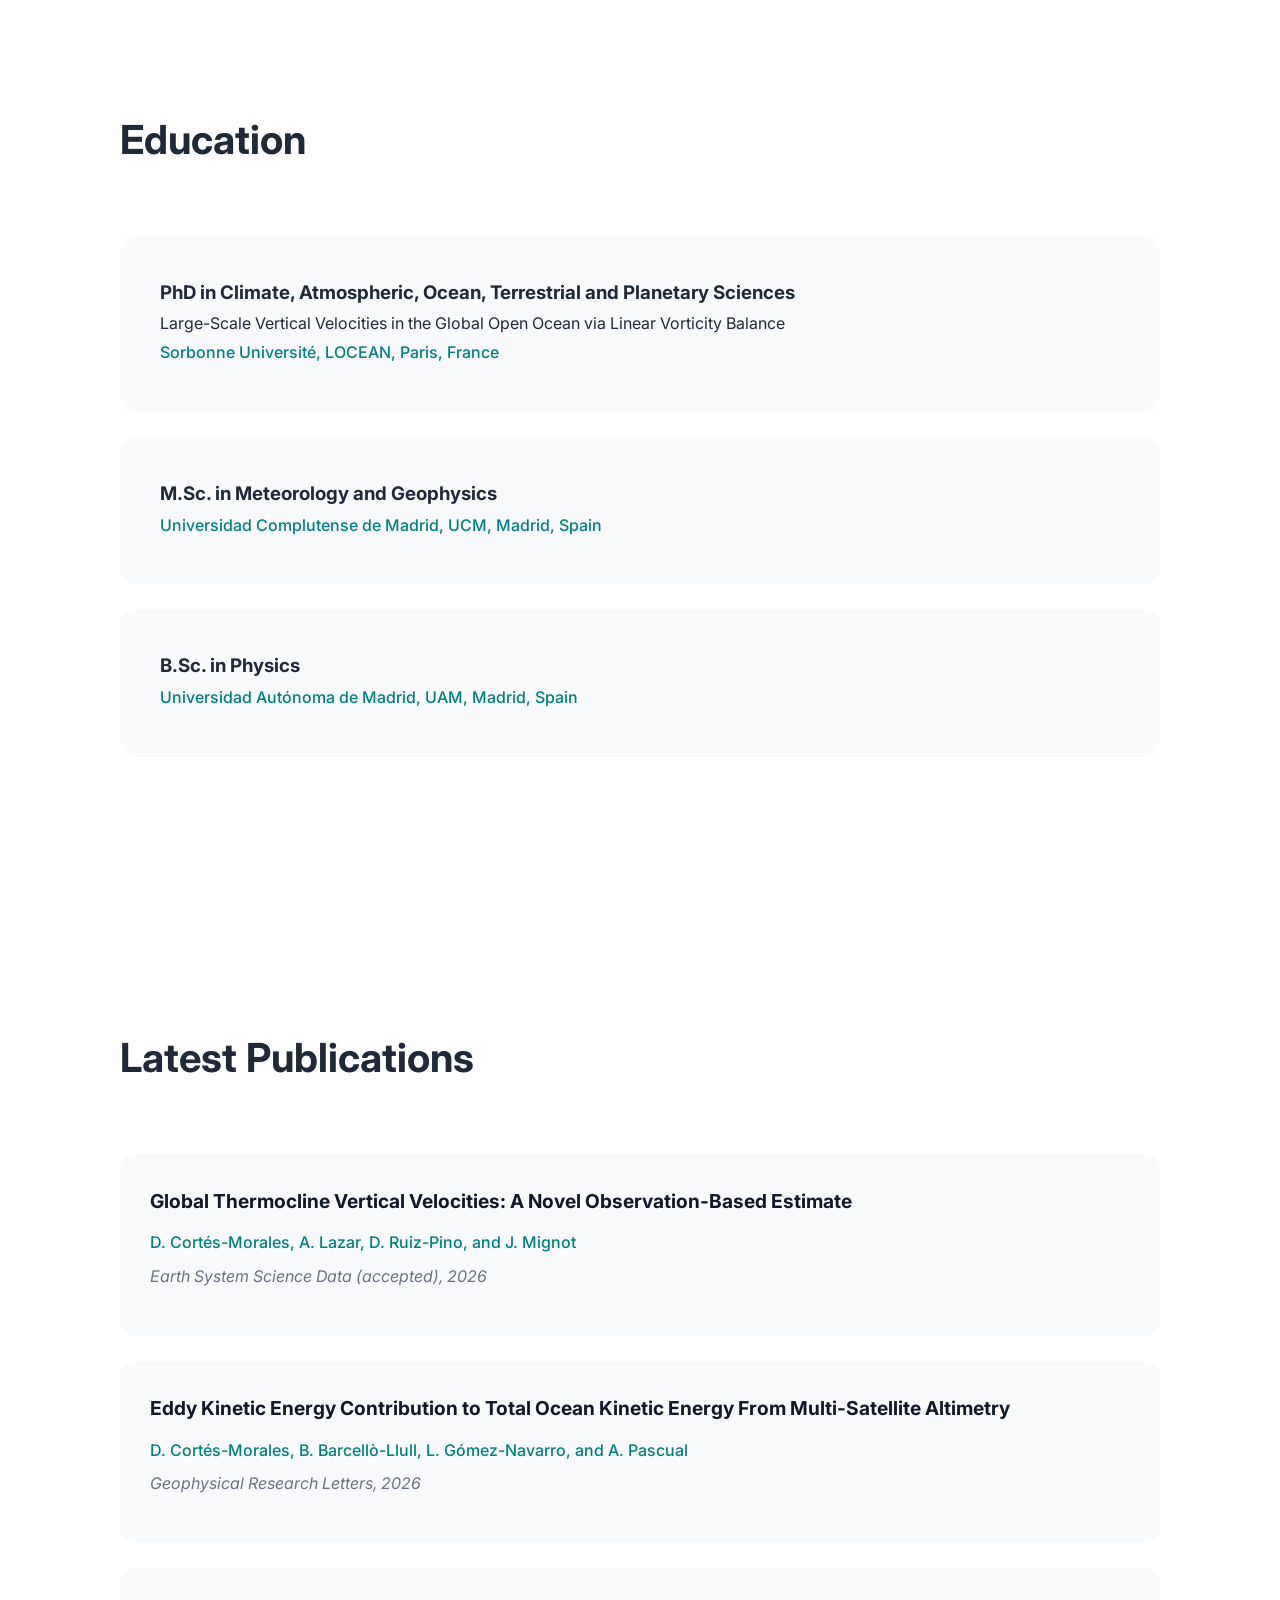
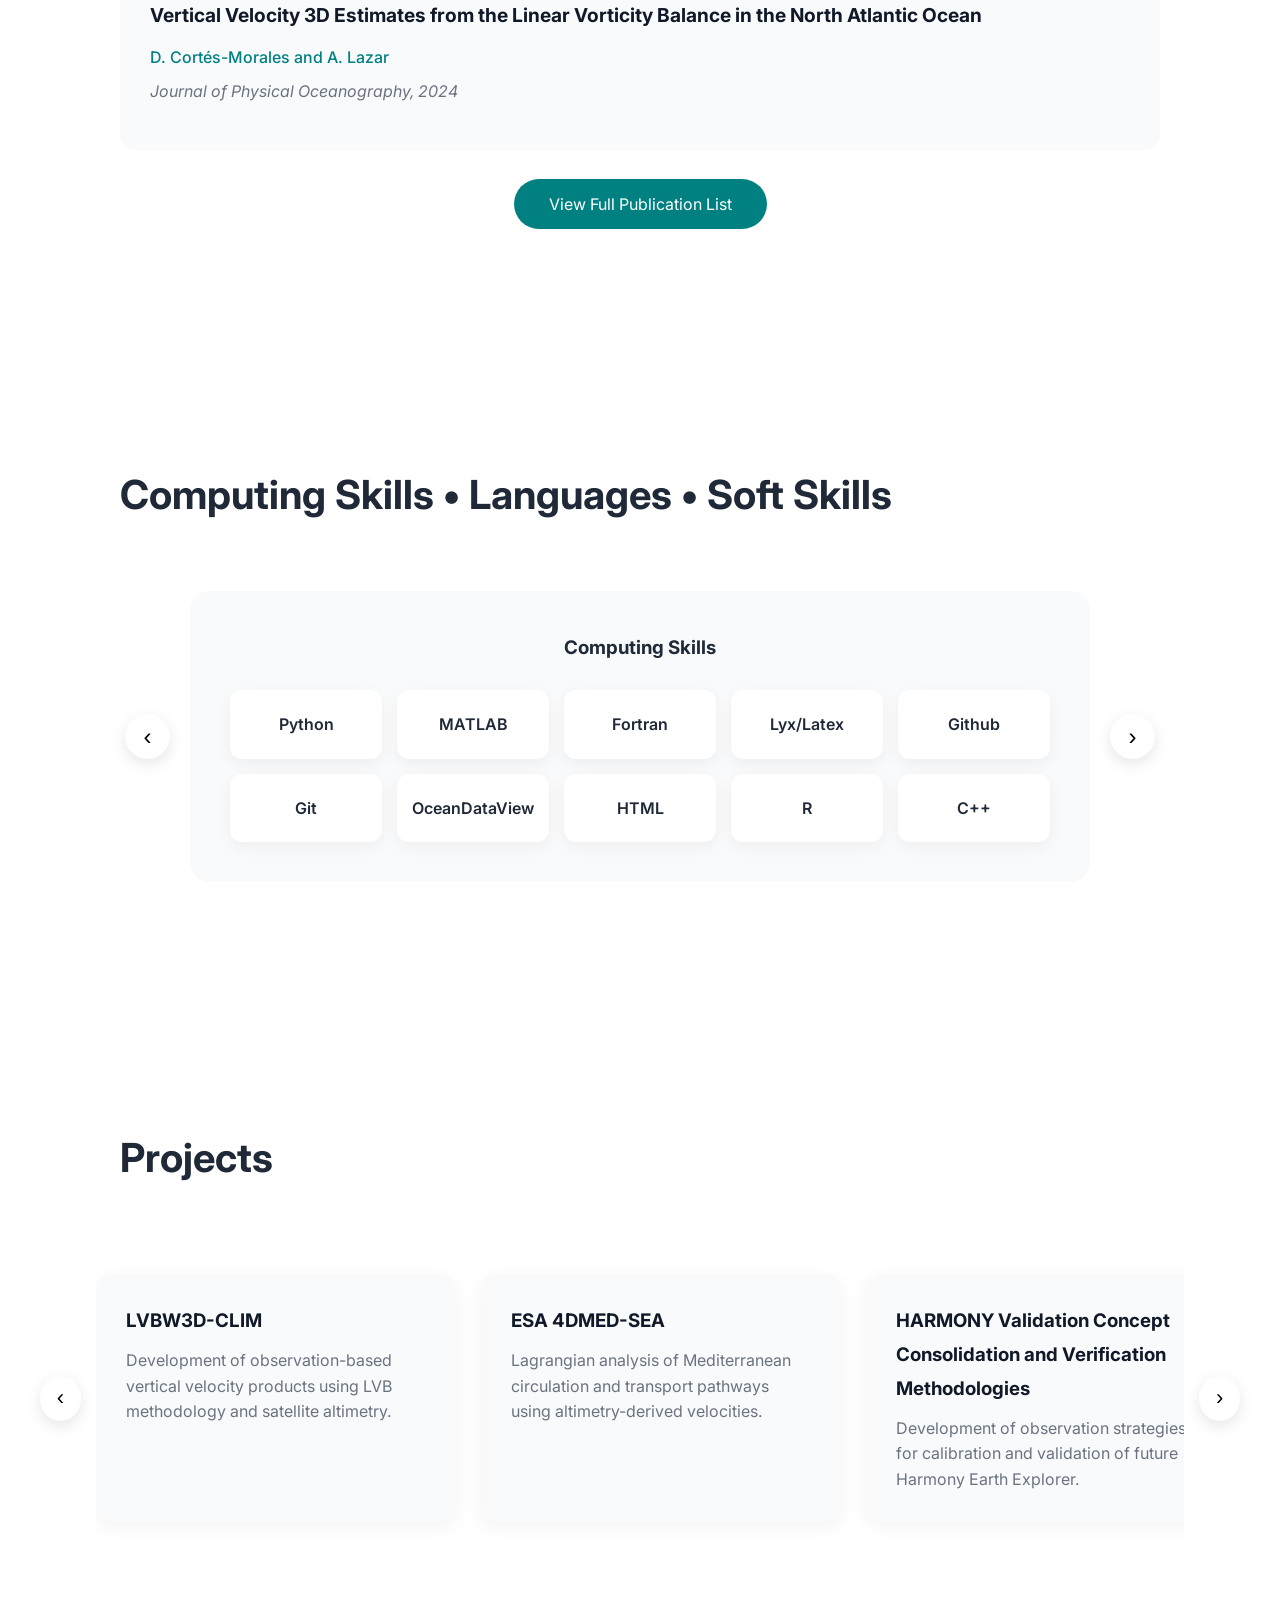
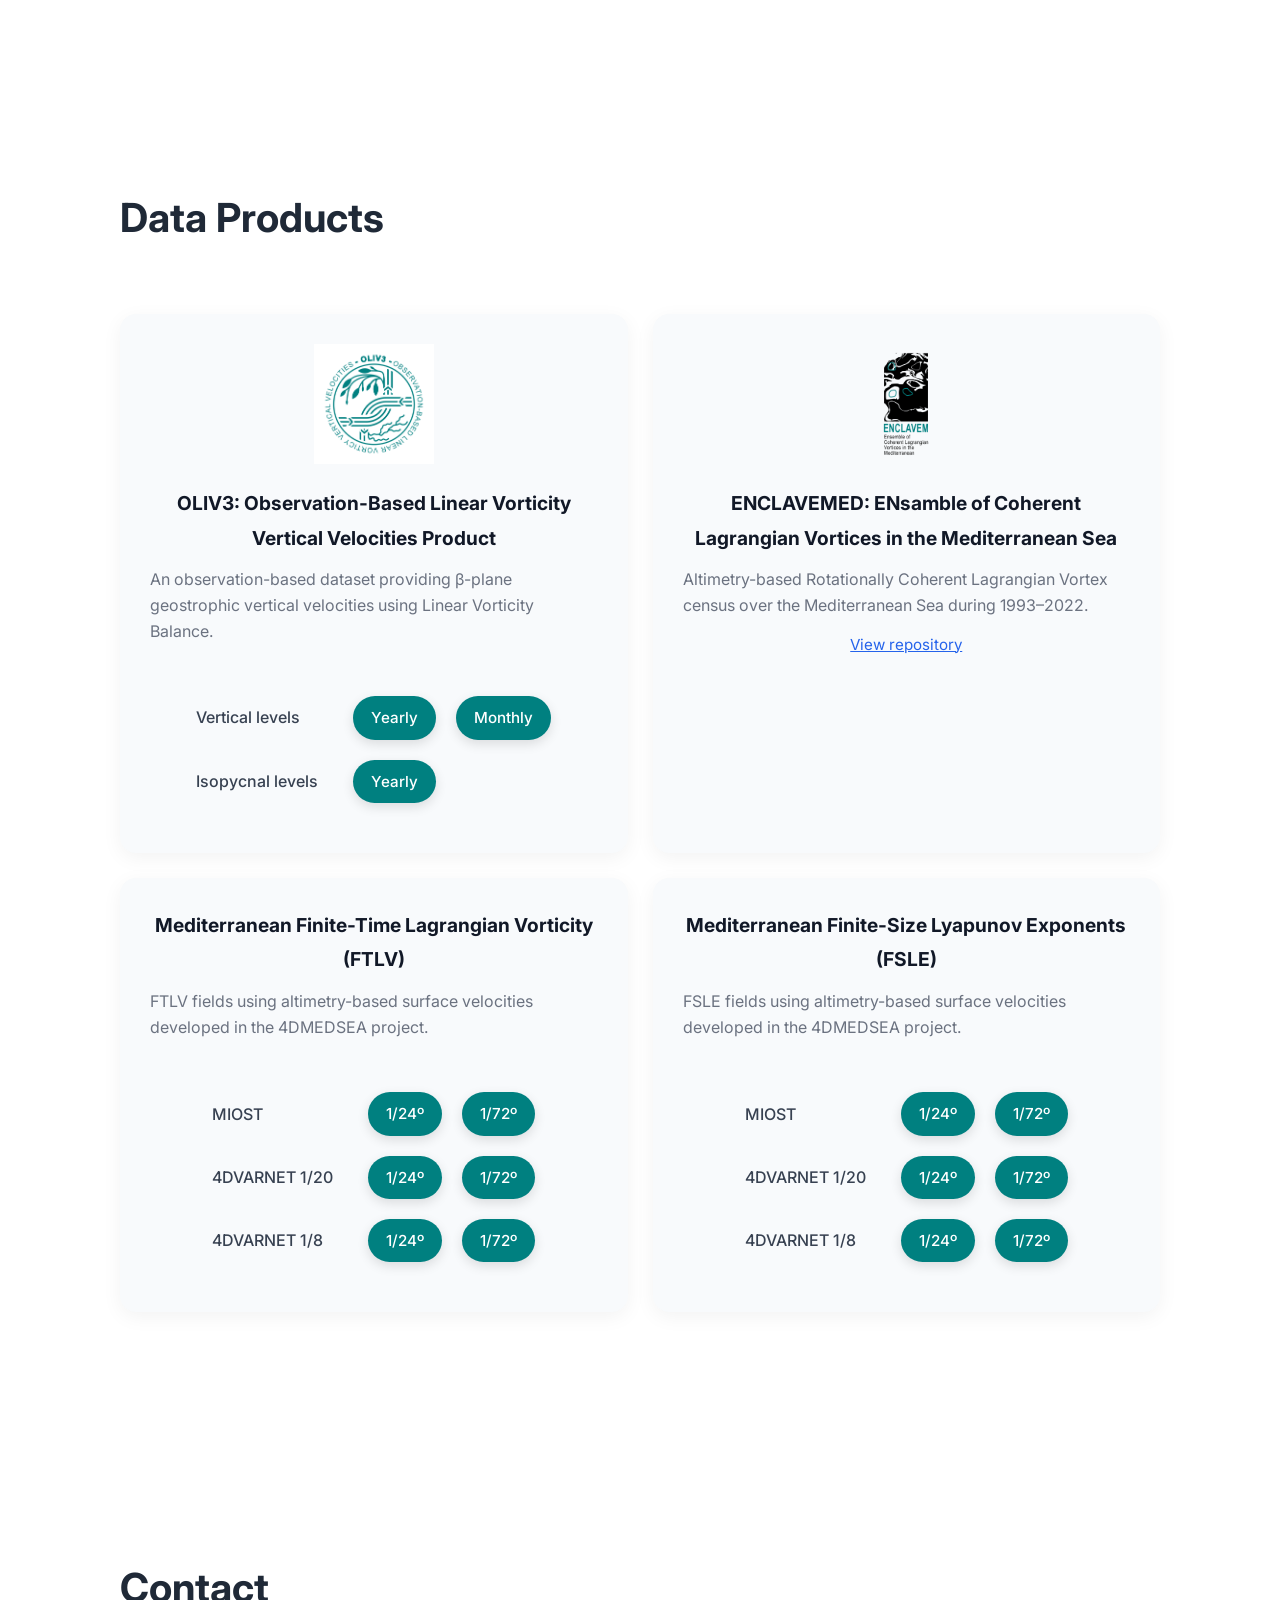
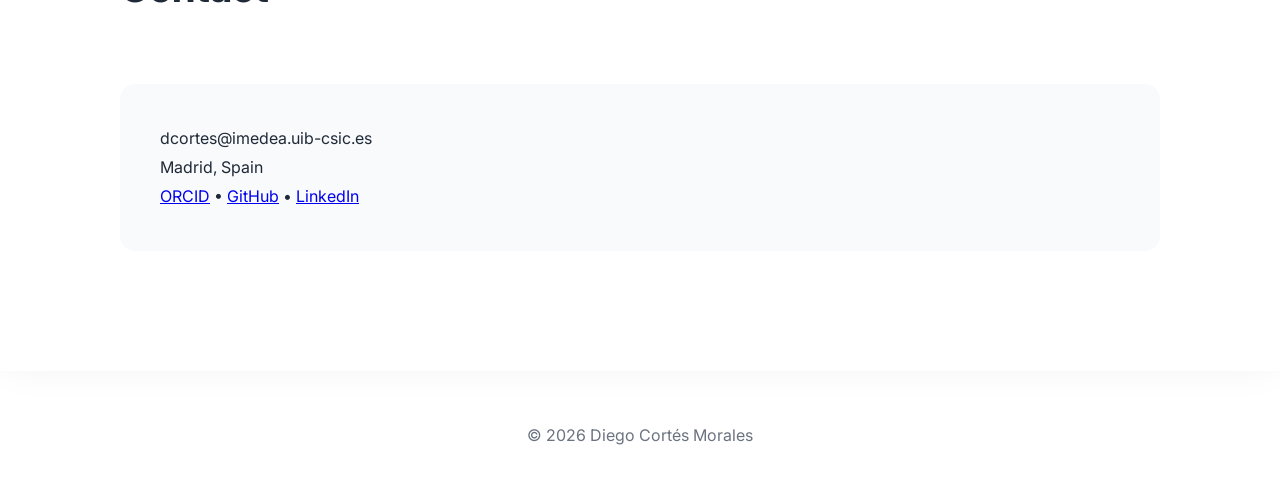
==== commit 841d4b94: "Update index.html" ====
--- a/index.html
+++ b/index.html
@@ -500,7 +500,7 @@
                         <tbody>
                 
                             <tr>
-                                <td class="row-label">Isopycnal levels</td>
+                                <td class="row-label">Vertical levels</td>
                 
                                 <td>
                                     <a href="https://doi.org/10.5281/zenodo.16962780"
@@ -520,7 +520,7 @@
                             </tr>
                 
                             <tr>
-                                <td class="row-label">Vertical levels</td>
+                                <td class="row-label">Isopycnal levels</td>
                 
                                 <td>
                                     <a class="pill-btn"
--- a/style.css
+++ b/style.css
@@ -926,24 +926,34 @@
 
     background:#008080;
 
+    color:white !important;
+
+    text-decoration:none !important;
+
+    font-size:0.9rem;
+
+    font-weight:500;
+
+    transition:0.3s ease;
+
+    box-shadow:0 4px 12px rgba(0,0,0,0.12);
+}
+
+.pill-btn:hover{
+
+    background:#014D4E;
+
+    transform:translateY(-2px);
+}
+
+.pill-btn,
+.pill-btn:visited,
+.pill-btn:hover,
+.pill-btn:active{
+
     color:white;
 
     text-decoration:none;
-
-    font-size:0.9rem;
-
-    font-weight:500;
-
-    transition:0.3s ease;
-
-    box-shadow:0 4px 12px rgba(0,0,0,0.12);
-}
-
-.pill-btn:hover{
-
-    background:#014D4E;
-
-    transform:translateY(-2px);
 }
 
 @media(max-width:768px){
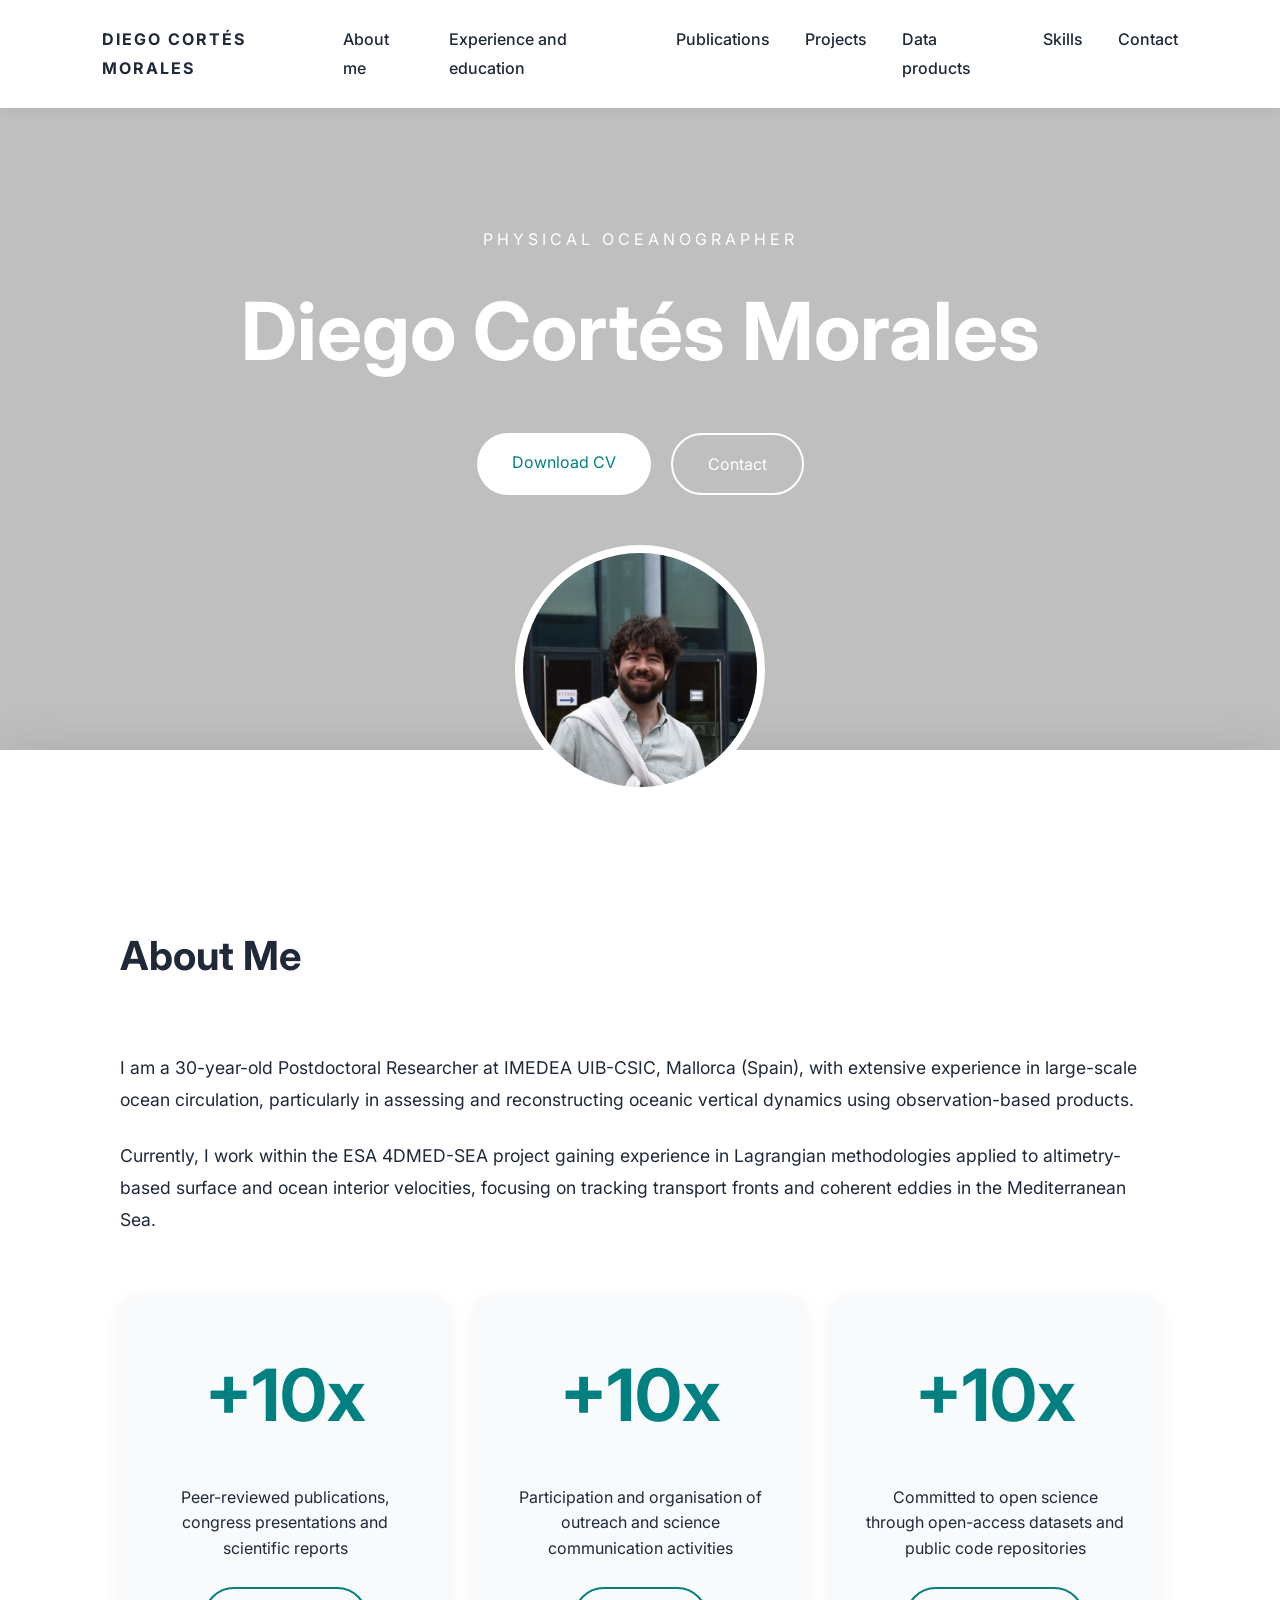
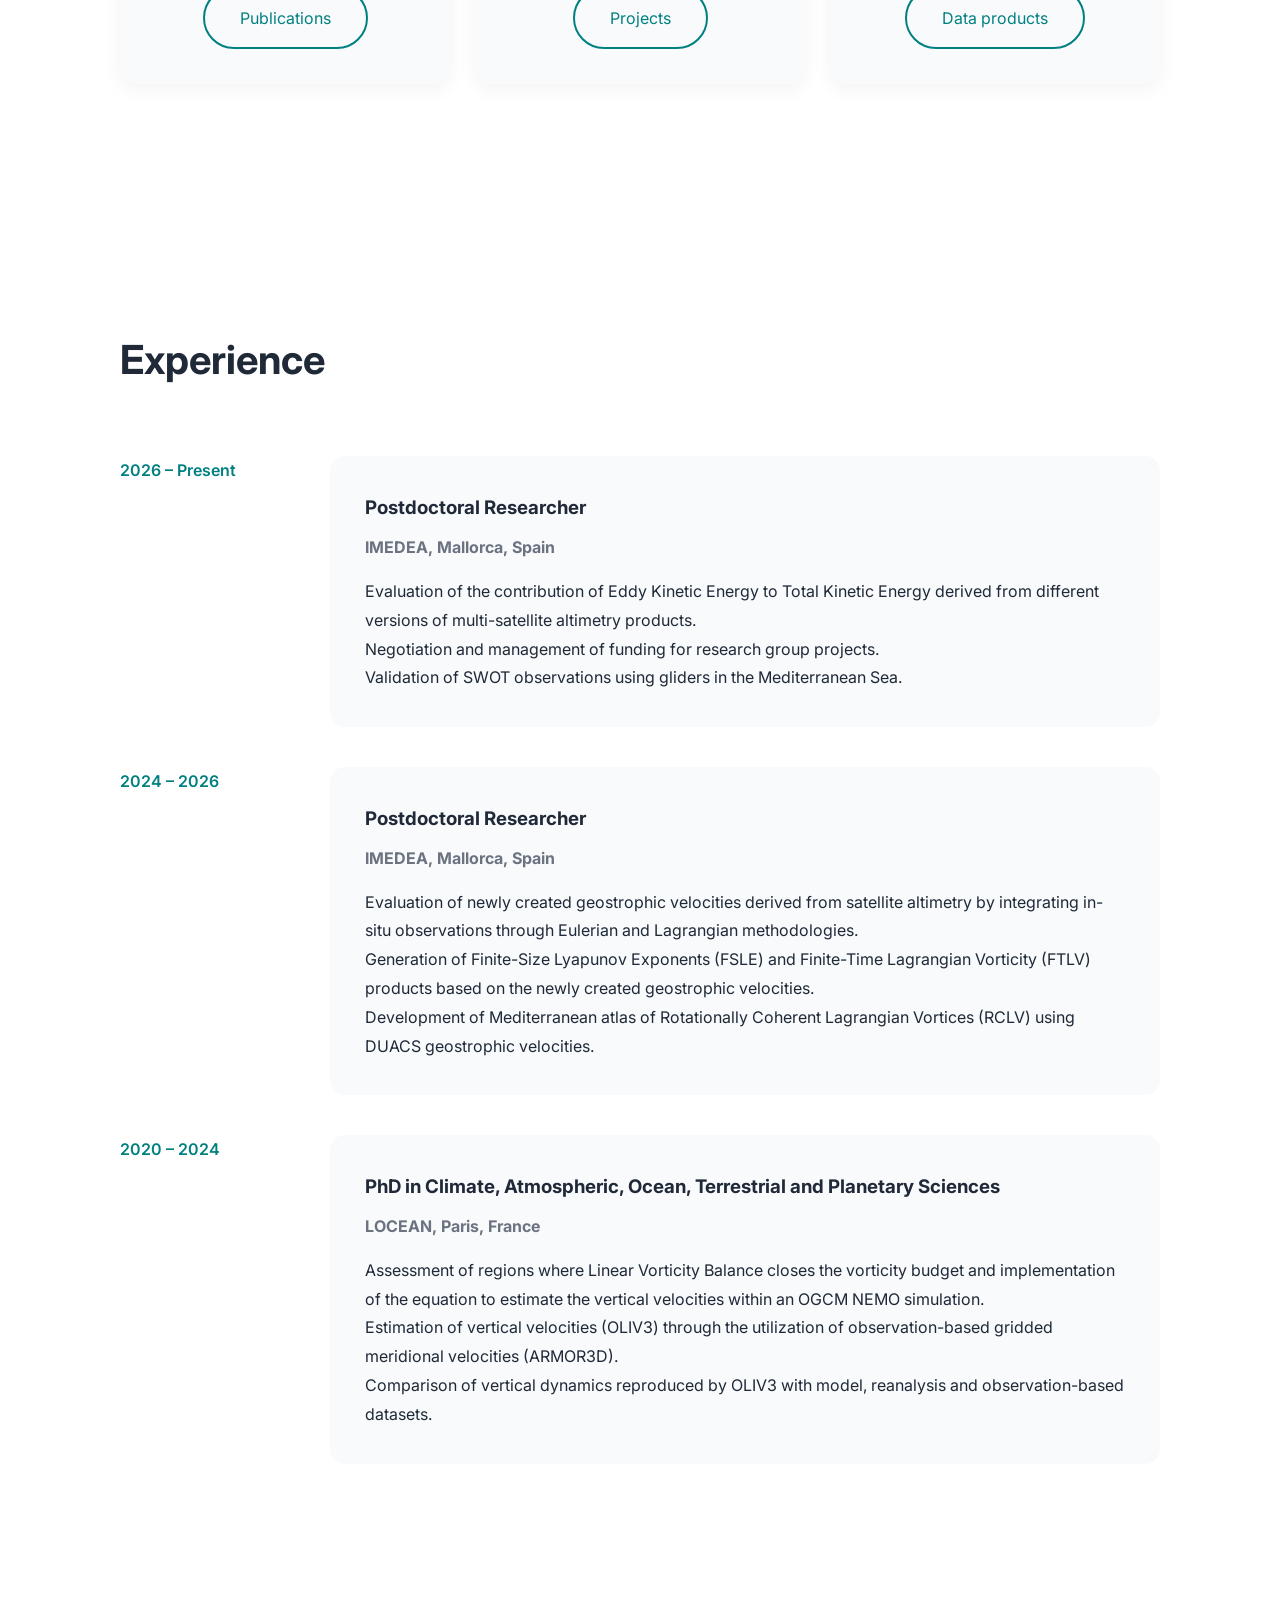
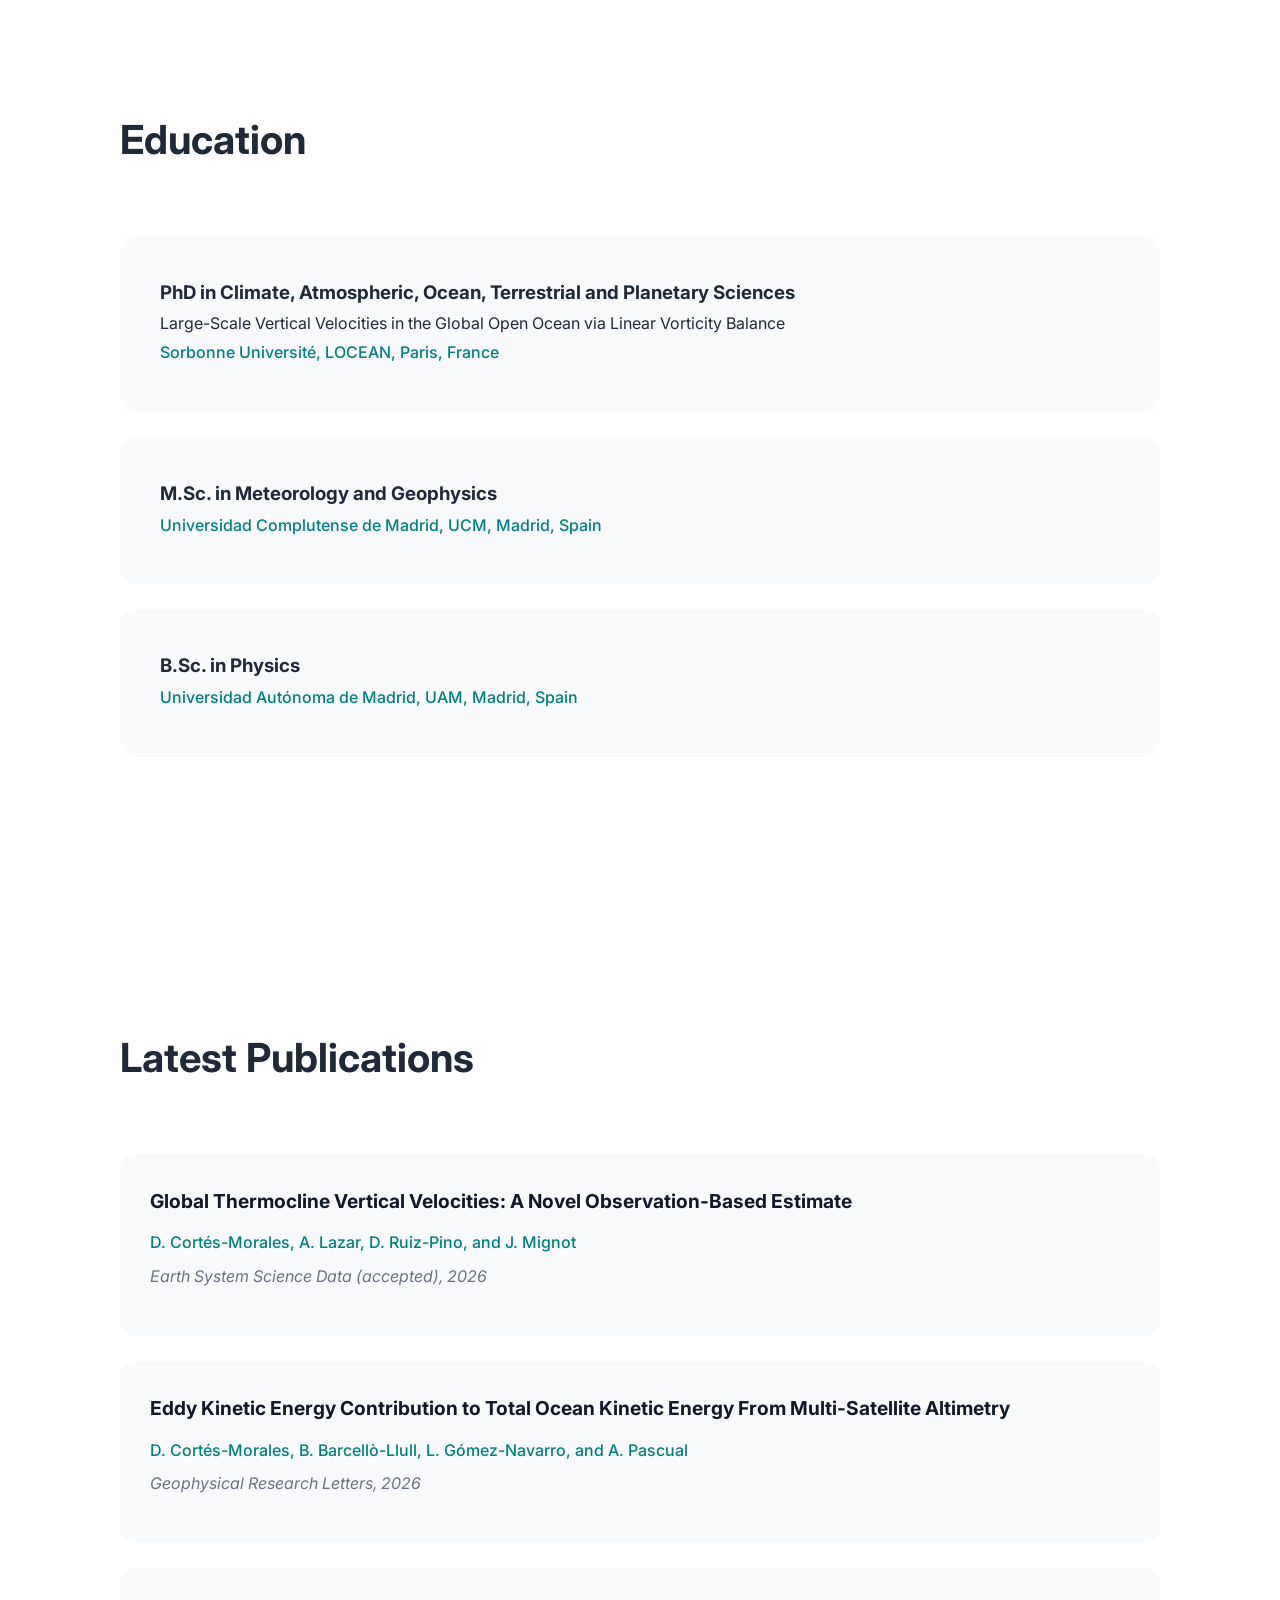
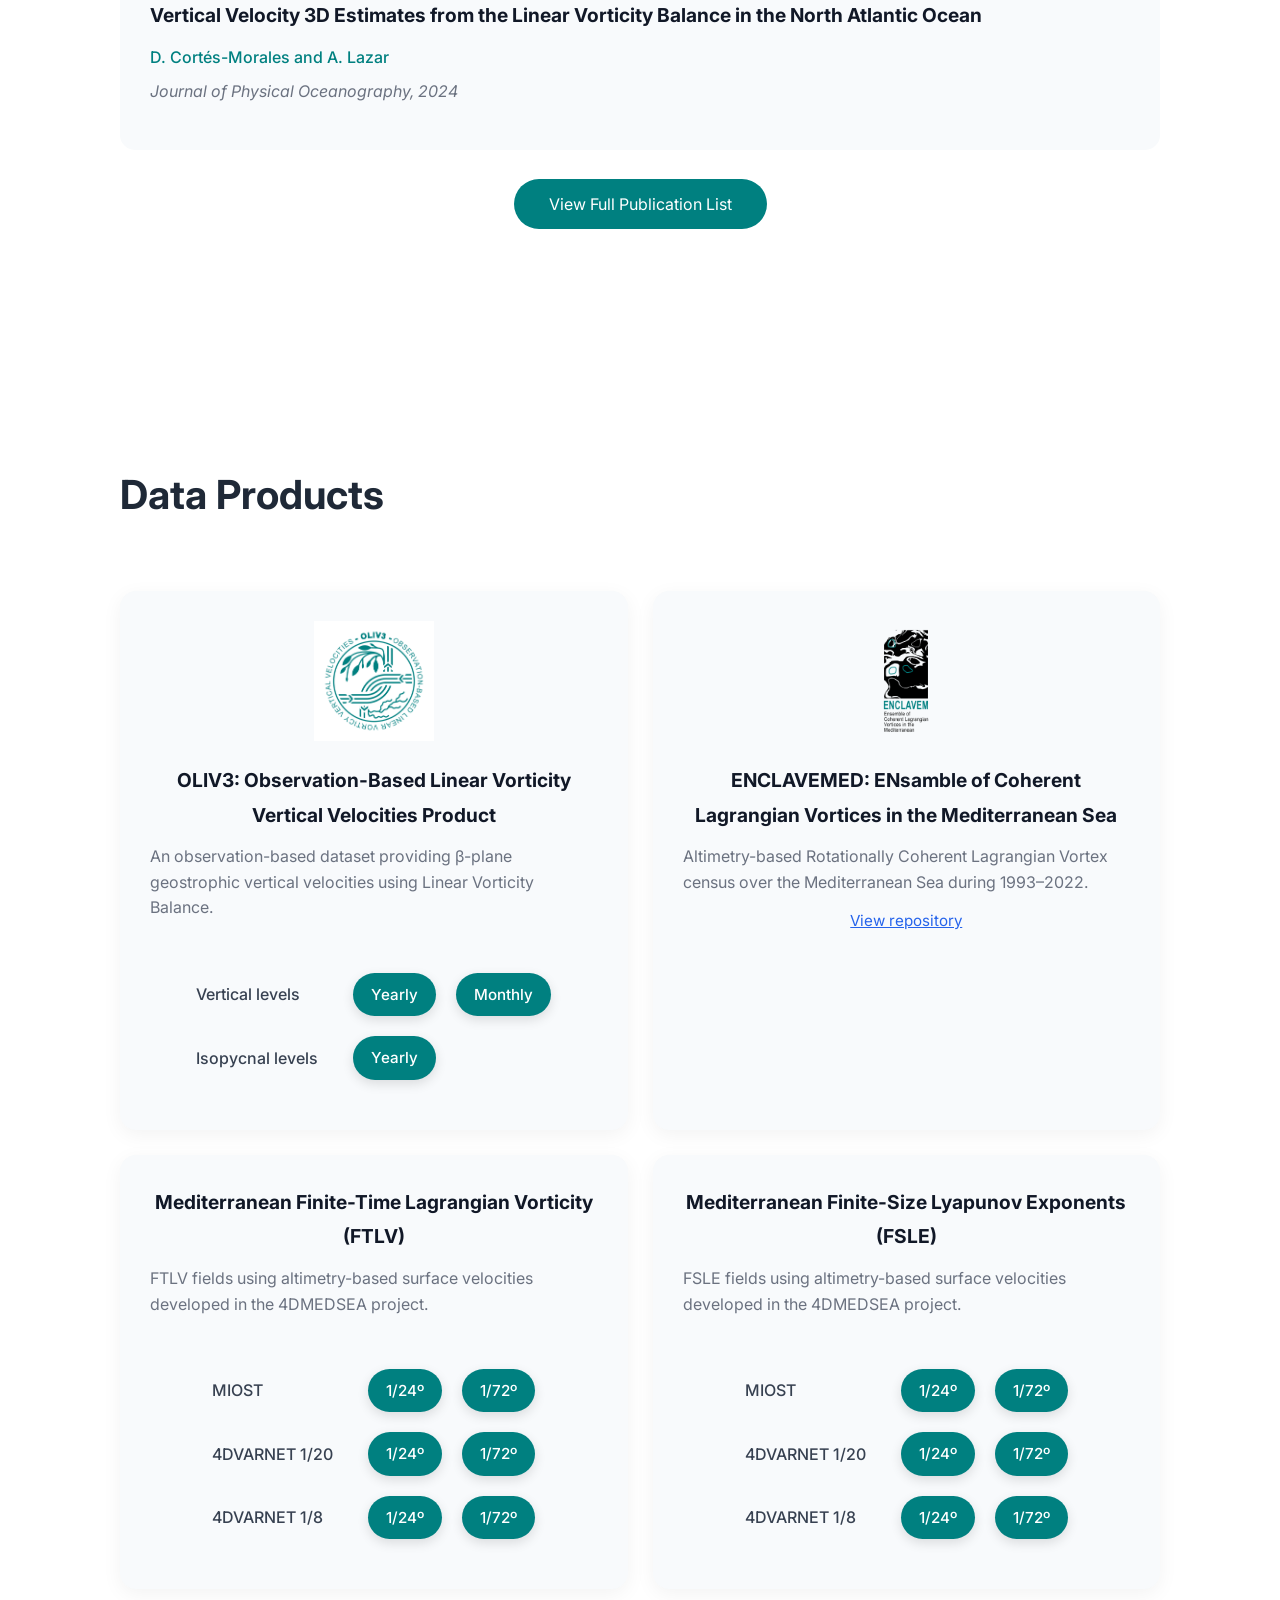
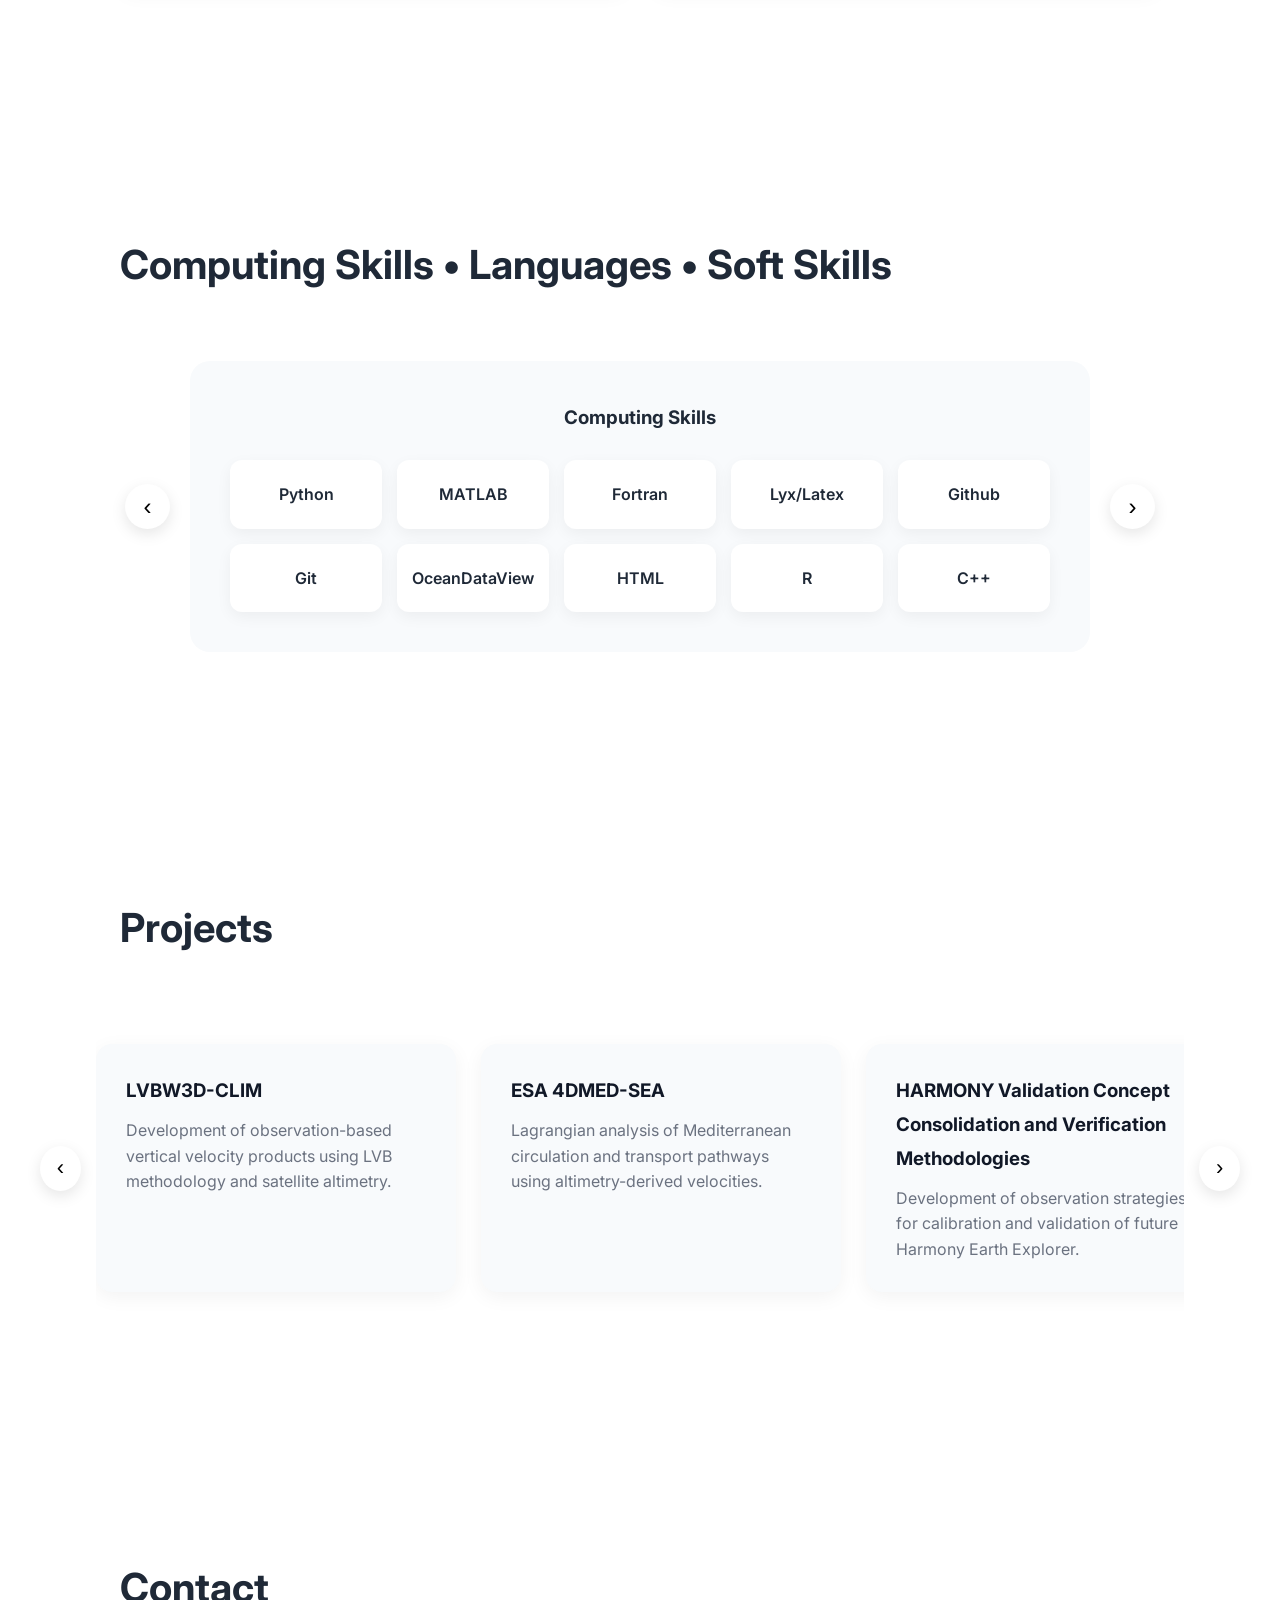
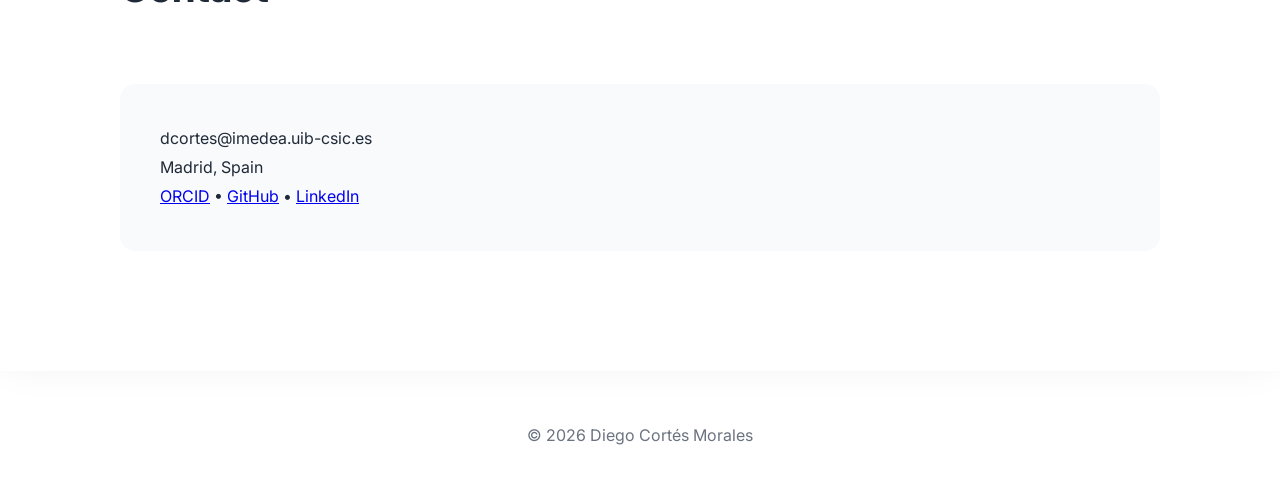
==== commit 8f4efda8: "Update index.html" ====
--- a/index.html
+++ b/index.html
@@ -31,11 +31,11 @@
 
                 <li><a href="#publications">Publications</a></li>
 
+                <li><a href="#projects">Projects</a></li>
+
+                <li><a href="#data-products">Data products</a></li>
+
                 <li><a href="#skills">Skills</a></li>
-
-                <li><a href="#projects">Projects</a></li>
-
-                <li><a href="#data-products">Data products</a></li>
 
                 <li><a href="#contact">Contact</a></li>
 
@@ -390,86 +390,6 @@
 
 </section>
 
-    <section id="skills" class="section">
-
-        <div class="section-title">
-            Computing Skills • Languages • Soft Skills
-        </div>
-    
-        <div class="skills-slider">
-    
-            <!-- Flecha izquierda -->
-            <button class="arrow left" onclick="changeSkill(-1)">
-                ‹
-            </button>
-    
-            <!-- Tarjeta dinámica -->
-            <div class="skills-card">
-    
-                <h3 id="skills-category"></h3>
-    
-                <div id="skills-content" class="skills-grid">
-                    <!-- AQUÍ JS inserta las skills -->
-                </div>
-    
-            </div>
-    
-            <!-- Flecha derecha -->
-            <button class="arrow right" onclick="changeSkill(1)">
-                ›
-            </button>
-    
-        </div>
-    
-    </section>
-
-    <section id="projects" class="section">
-
-        <div class="section-title">
-            Projects
-        </div>
-    
-        <div class="projects-wrapper">
-    
-            <!-- Left arrow -->
-            <button class="project-arrow left" onclick="scrollProjects(-1)">
-                ‹
-            </button>
-    
-            <!-- Carousel -->
-            <div class="projects-carousel" id="projects-carousel">
-    
-                <div class="project-card">
-                    <h3>LVBW3D-CLIM</h3>
-                    <p>Development of observation-based vertical velocity products using LVB methodology and satellite altimetry.</p>
-                </div>
-    
-                <div class="project-card">
-                    <h3>ESA 4DMED-SEA</h3>
-                    <p>Lagrangian analysis of Mediterranean circulation and transport pathways using altimetry-derived velocities.</p>
-                </div>
-    
-                <div class="project-card">
-                    <h3>HARMONY Validation Concept Consolidation and Verification Methodologies</h3>
-                    <p>Development of observation strategies for calibration and validation of future Harmony Earth Explorer.</p>
-                </div>
-    
-                <div class="project-card">
-                    <h3>PECi</h3>
-                    <p>IMEDEA's Outreach and Scientific Culture Program.</p>
-                </div>
-    
-            </div>
-    
-            <!-- Right arrow -->
-            <button class="project-arrow right" onclick="scrollProjects(1)">
-                ›
-            </button>
-    
-        </div>
-    
-    </section>
-
     <section id="data-products" class="section">
 
         <div class="section-title">
@@ -503,7 +423,7 @@
                                 <td class="row-label">Vertical levels</td>
                 
                                 <td>
-                                    <a href="https://doi.org/10.5281/zenodo.16962780"
+                                    <a href="https://doi.org/10.5281/zenodo.16981061"
                                        target="_blank" class="pill-btn"
                                        >
                                          Yearly 
@@ -524,7 +444,7 @@
                 
                                 <td>
                                     <a class="pill-btn"
-                                       href="https://doi.org/10.5281/zenodo.16981061"
+                                       href="https://doi.org/10.5281/zenodo.16962780"
                                        target="_blank">
                                         Yearly
                                     </a>
@@ -649,7 +569,85 @@
     
     </section>
 
-    
+    <section id="skills" class="section">
+
+        <div class="section-title">
+            Computing Skills • Languages • Soft Skills
+        </div>
+    
+        <div class="skills-slider">
+    
+            <!-- Flecha izquierda -->
+            <button class="arrow left" onclick="changeSkill(-1)">
+                ‹
+            </button>
+    
+            <!-- Tarjeta dinámica -->
+            <div class="skills-card">
+    
+                <h3 id="skills-category"></h3>
+    
+                <div id="skills-content" class="skills-grid">
+                    <!-- AQUÍ JS inserta las skills -->
+                </div>
+    
+            </div>
+    
+            <!-- Flecha derecha -->
+            <button class="arrow right" onclick="changeSkill(1)">
+                ›
+            </button>
+    
+        </div>
+    
+    </section>
+
+    <section id="projects" class="section">
+
+        <div class="section-title">
+            Projects
+        </div>
+    
+        <div class="projects-wrapper">
+    
+            <!-- Left arrow -->
+            <button class="project-arrow left" onclick="scrollProjects(-1)">
+                ‹
+            </button>
+    
+            <!-- Carousel -->
+            <div class="projects-carousel" id="projects-carousel">
+    
+                <div class="project-card">
+                    <h3>LVBW3D-CLIM</h3>
+                    <p>Development of observation-based vertical velocity products using LVB methodology and satellite altimetry.</p>
+                </div>
+    
+                <div class="project-card">
+                    <h3>ESA 4DMED-SEA</h3>
+                    <p>Lagrangian analysis of Mediterranean circulation and transport pathways using altimetry-derived velocities.</p>
+                </div>
+    
+                <div class="project-card">
+                    <h3>HARMONY Validation Concept Consolidation and Verification Methodologies</h3>
+                    <p>Development of observation strategies for calibration and validation of future Harmony Earth Explorer.</p>
+                </div>
+    
+                <div class="project-card">
+                    <h3>PECi</h3>
+                    <p>IMEDEA's Outreach and Scientific Culture Program.</p>
+                </div>
+    
+            </div>
+    
+            <!-- Right arrow -->
+            <button class="project-arrow right" onclick="scrollProjects(1)">
+                ›
+            </button>
+    
+        </div>
+    
+    </section>
 
     <section id="contact" class="section">
 
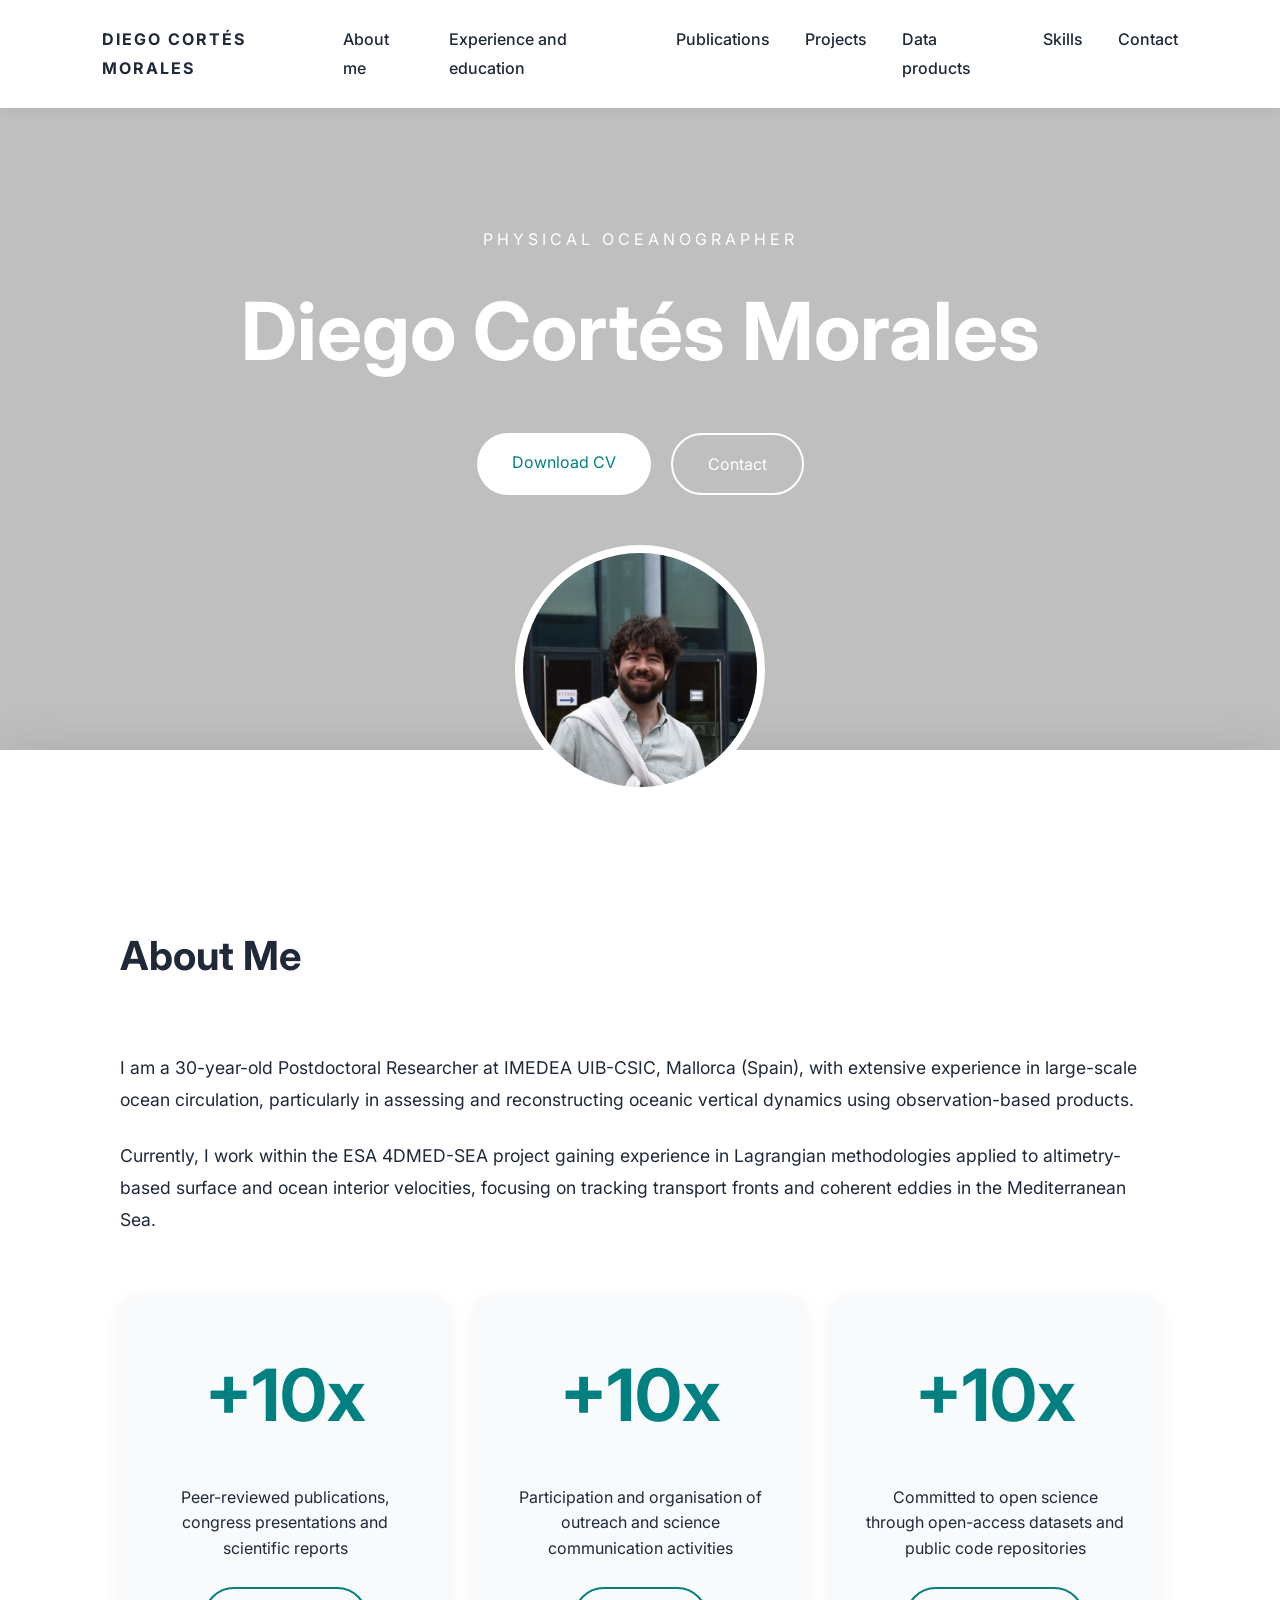
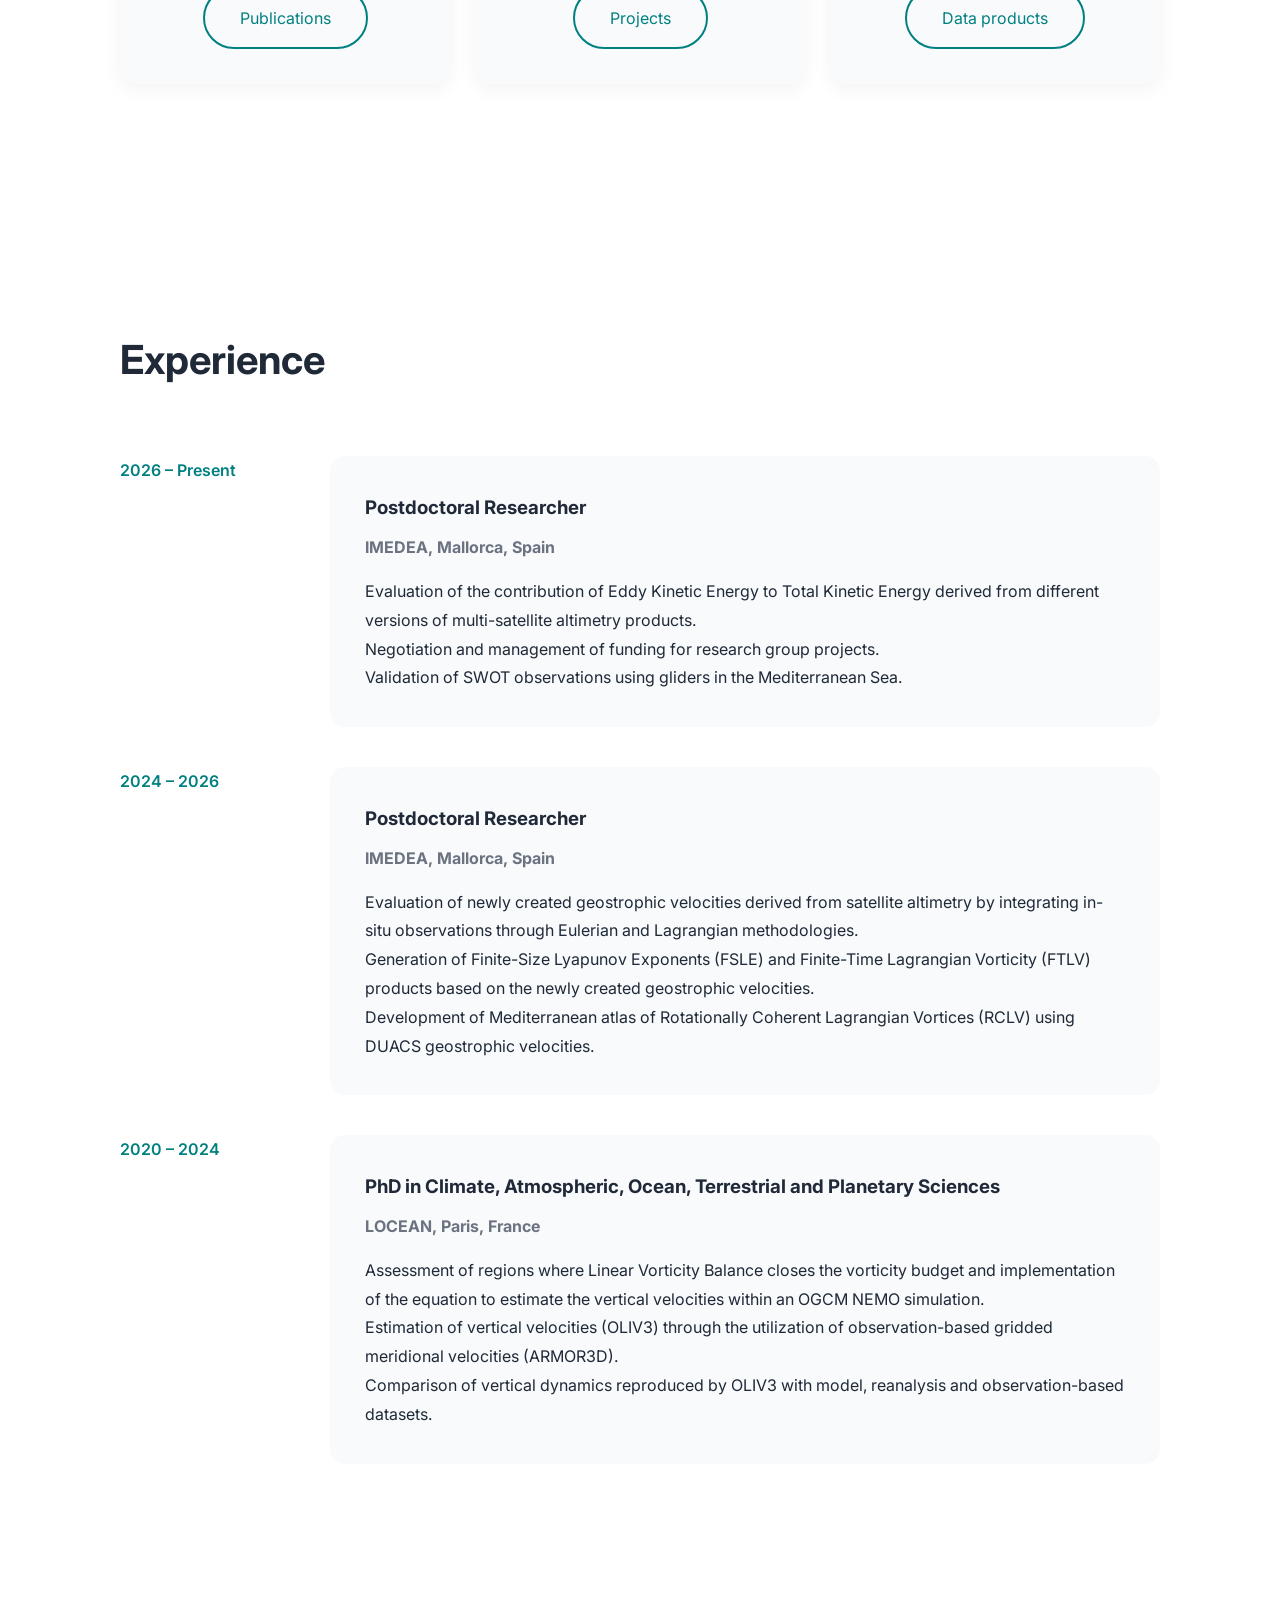
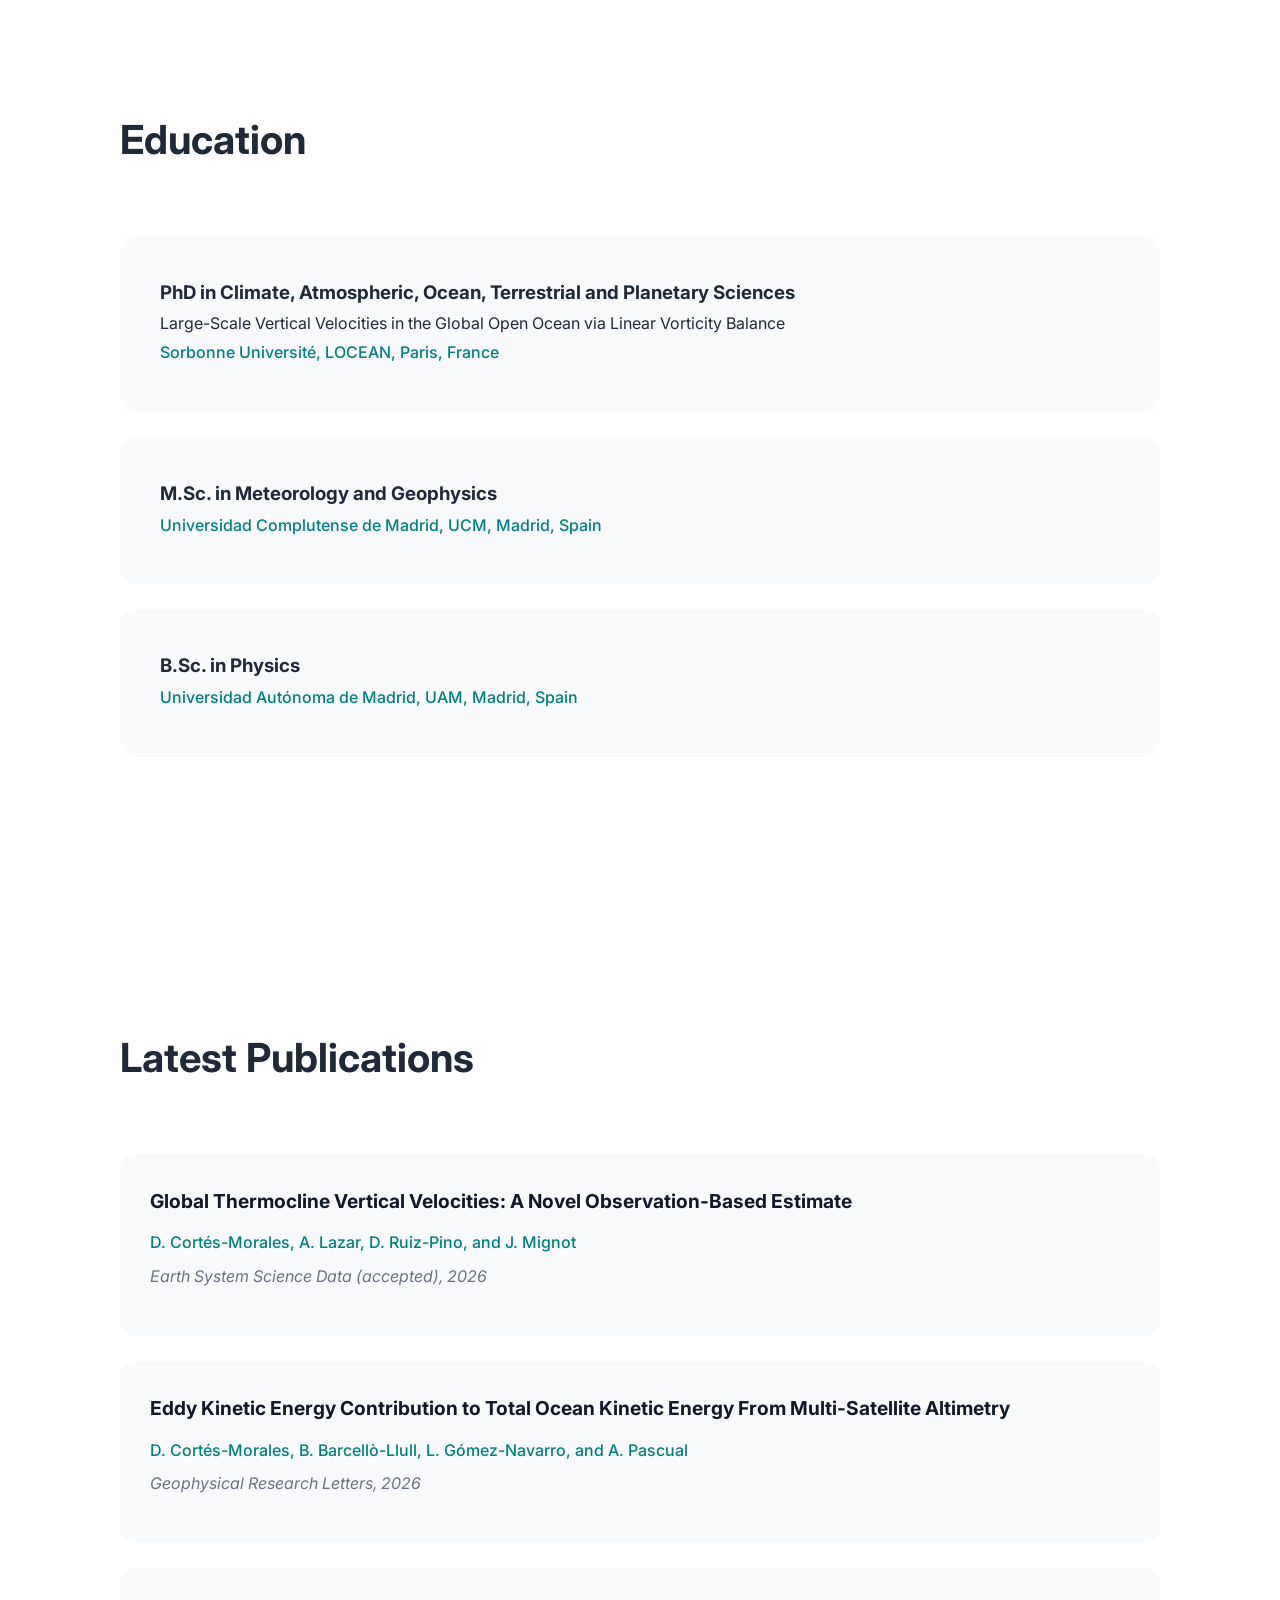
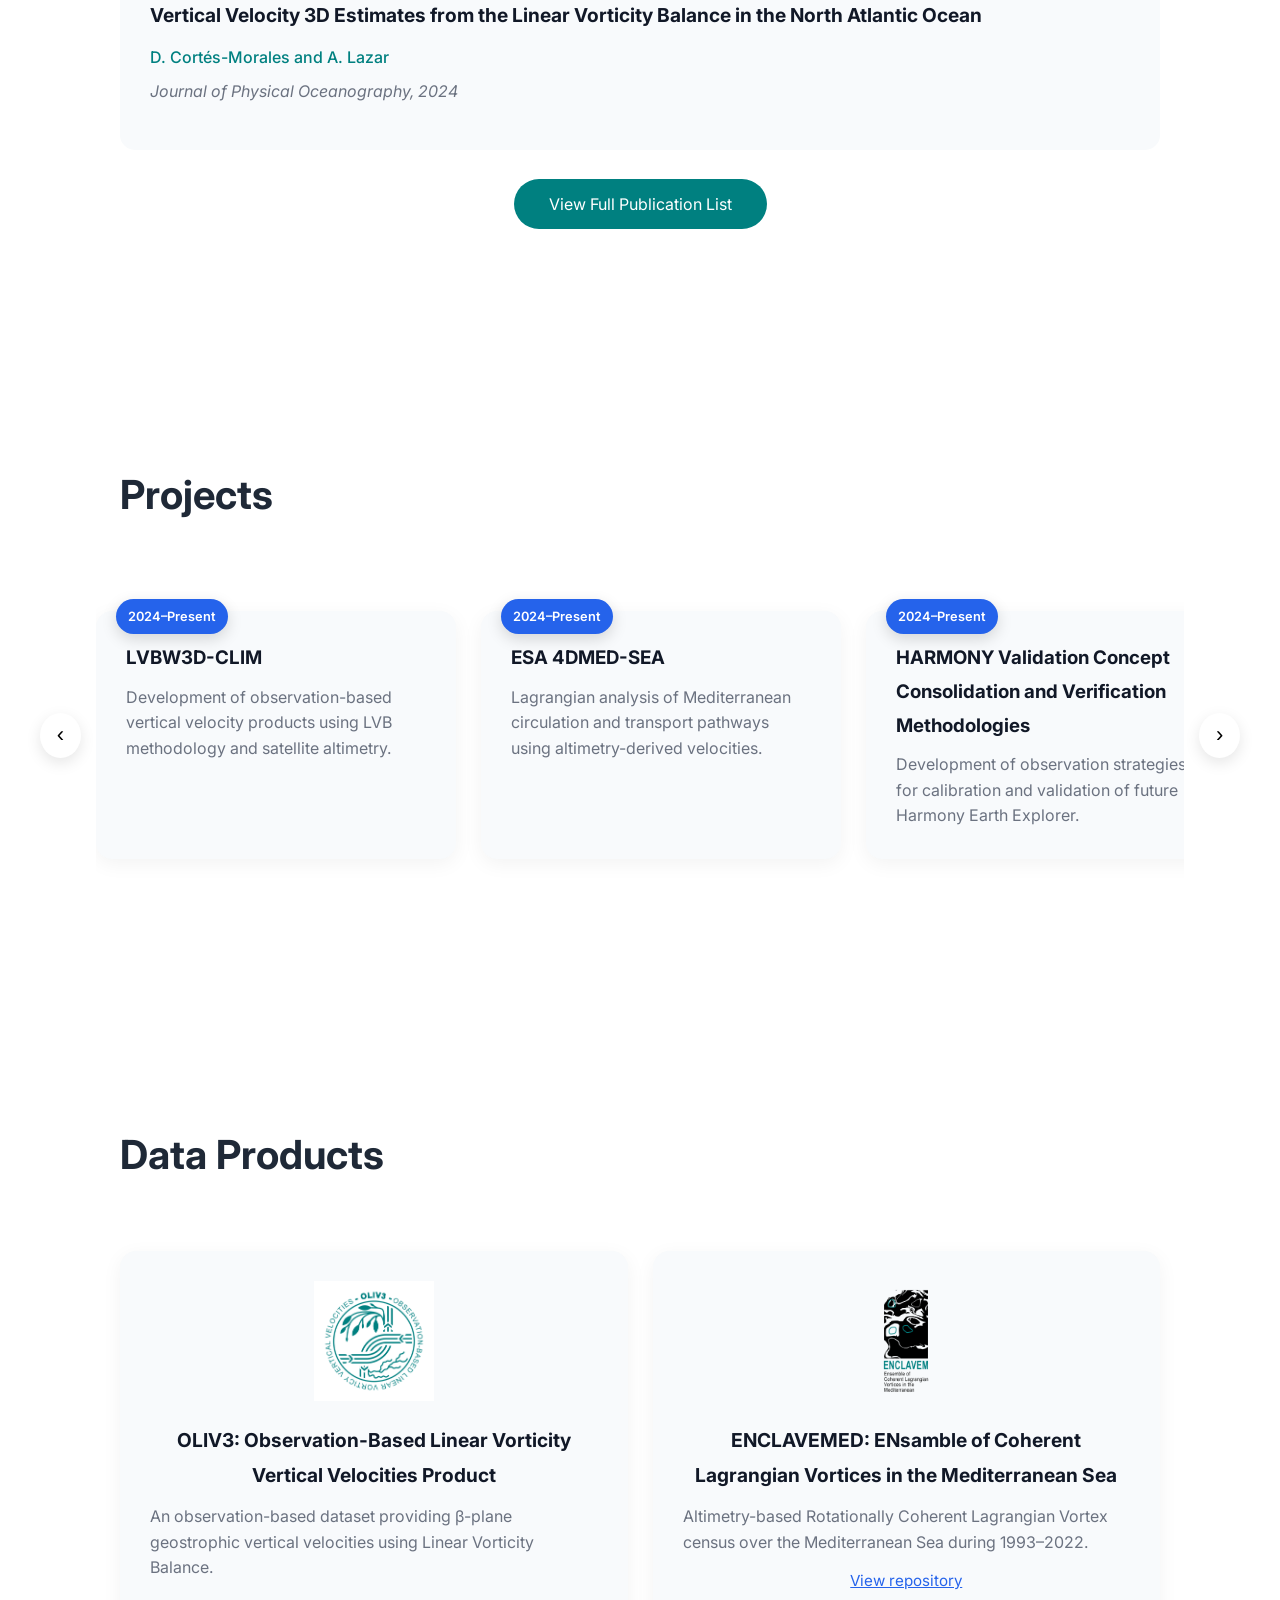
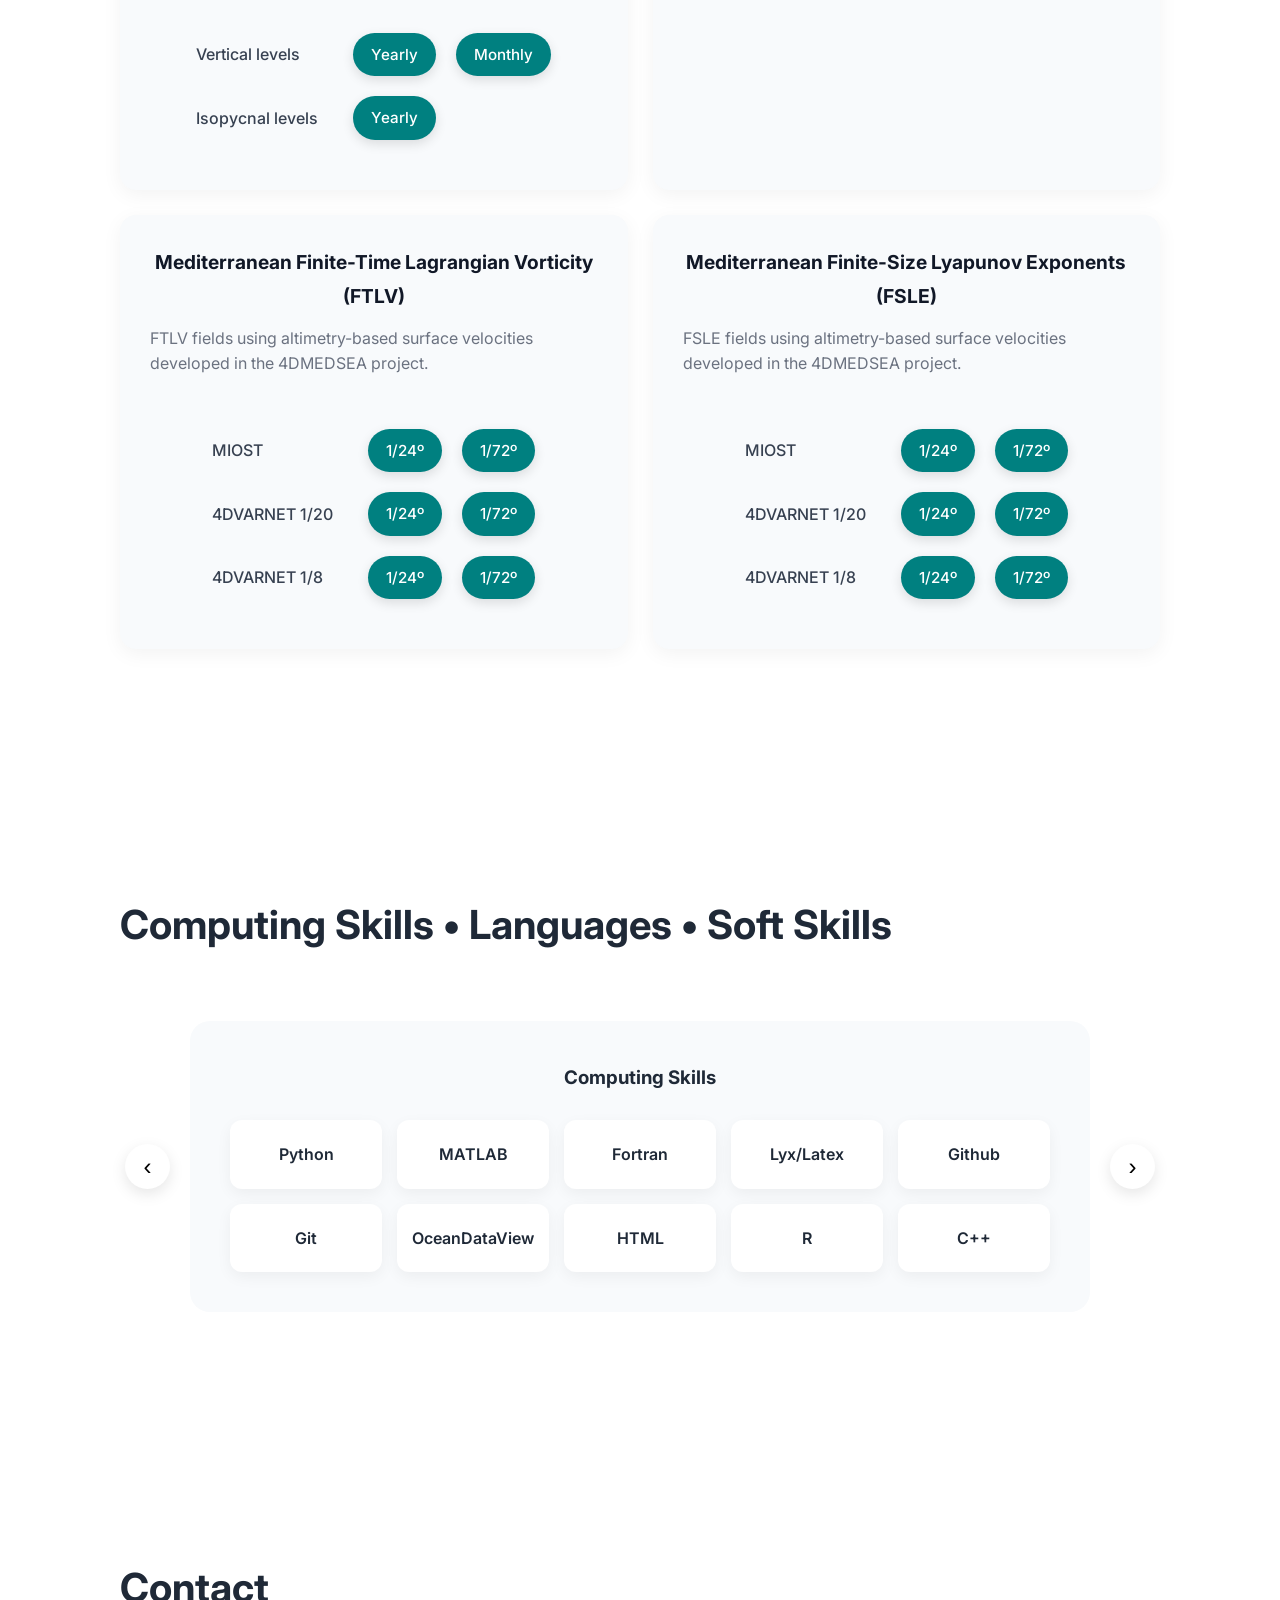
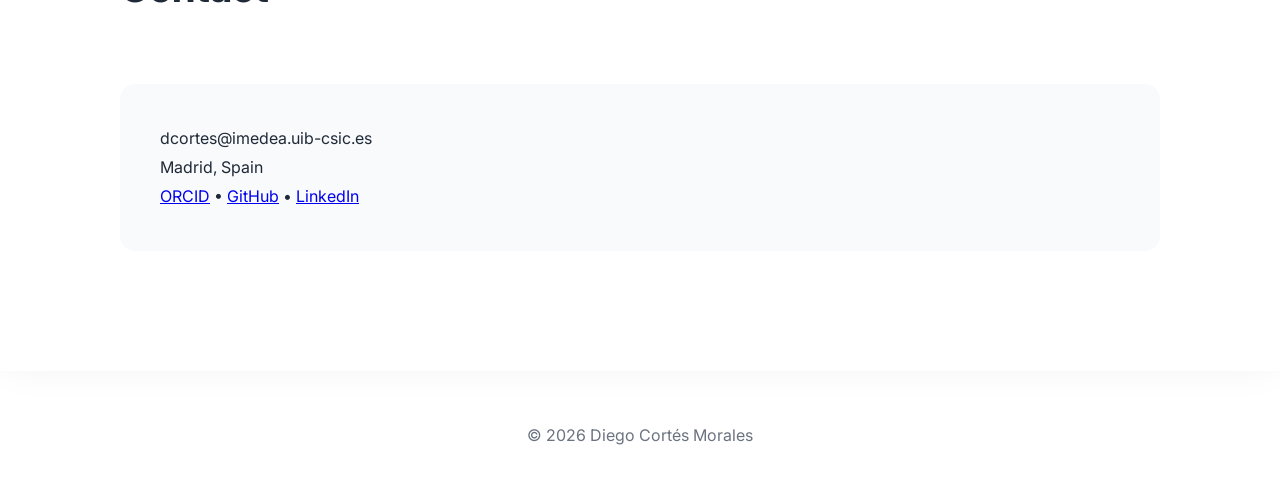
==== commit 756e41db: "Update index.html" ====
--- a/index.html
+++ b/index.html
@@ -389,6 +389,66 @@
     </div>
 
 </section>
+
+    <section id="projects" class="section">
+
+        <div class="section-title">
+            Projects
+        </div>
+    
+        <div class="projects-wrapper">
+    
+            <!-- Left arrow -->
+            <button class="project-arrow left" onclick="scrollProjects(-1)">
+                ‹
+            </button>
+    
+            <!-- Carousel -->
+            <div class="projects-carousel" id="projects-carousel">
+    
+                <div class="project-card">
+                    <div class="project-date">
+                        2024–Present
+                    </div>
+                    <h3>LVBW3D-CLIM</h3>
+                    <p>Development of observation-based vertical velocity products using LVB methodology and satellite altimetry.</p>
+                </div>
+    
+                <div class="project-card">
+                    <div class="project-date">
+                        2024–Present
+                    </div>
+                    <h3>ESA 4DMED-SEA</h3>
+                    <p>Lagrangian analysis of Mediterranean circulation and transport pathways using altimetry-derived velocities.</p>
+                </div>
+    
+                <div class="project-card">
+                    <div class="project-date">
+                        2024–Present
+                    </div>
+                    <h3>HARMONY Validation Concept Consolidation and Verification Methodologies</h3>
+                    <p>Development of observation strategies for calibration and validation of future Harmony Earth Explorer.</p>
+                </div>
+    
+                <div class="project-card">
+                    <div class="project-date">
+                        2024–Present
+                    </div>
+                    <h3>PECi</h3>
+                    <p>IMEDEA's Outreach and Scientific Culture Program.</p>
+                </div>
+    
+            </div>
+    
+            <!-- Right arrow -->
+            <button class="project-arrow right" onclick="scrollProjects(1)">
+                ›
+            </button>
+    
+        </div>
+    
+    </section>
+    
 
     <section id="data-products" class="section">
 
@@ -602,53 +662,6 @@
     
     </section>
 
-    <section id="projects" class="section">
-
-        <div class="section-title">
-            Projects
-        </div>
-    
-        <div class="projects-wrapper">
-    
-            <!-- Left arrow -->
-            <button class="project-arrow left" onclick="scrollProjects(-1)">
-                ‹
-            </button>
-    
-            <!-- Carousel -->
-            <div class="projects-carousel" id="projects-carousel">
-    
-                <div class="project-card">
-                    <h3>LVBW3D-CLIM</h3>
-                    <p>Development of observation-based vertical velocity products using LVB methodology and satellite altimetry.</p>
-                </div>
-    
-                <div class="project-card">
-                    <h3>ESA 4DMED-SEA</h3>
-                    <p>Lagrangian analysis of Mediterranean circulation and transport pathways using altimetry-derived velocities.</p>
-                </div>
-    
-                <div class="project-card">
-                    <h3>HARMONY Validation Concept Consolidation and Verification Methodologies</h3>
-                    <p>Development of observation strategies for calibration and validation of future Harmony Earth Explorer.</p>
-                </div>
-    
-                <div class="project-card">
-                    <h3>PECi</h3>
-                    <p>IMEDEA's Outreach and Scientific Culture Program.</p>
-                </div>
-    
-            </div>
-    
-            <!-- Right arrow -->
-            <button class="project-arrow right" onclick="scrollProjects(1)">
-                ›
-            </button>
-    
-        </div>
-    
-    </section>
-
     <section id="contact" class="section">
 
         <div class="section-title">
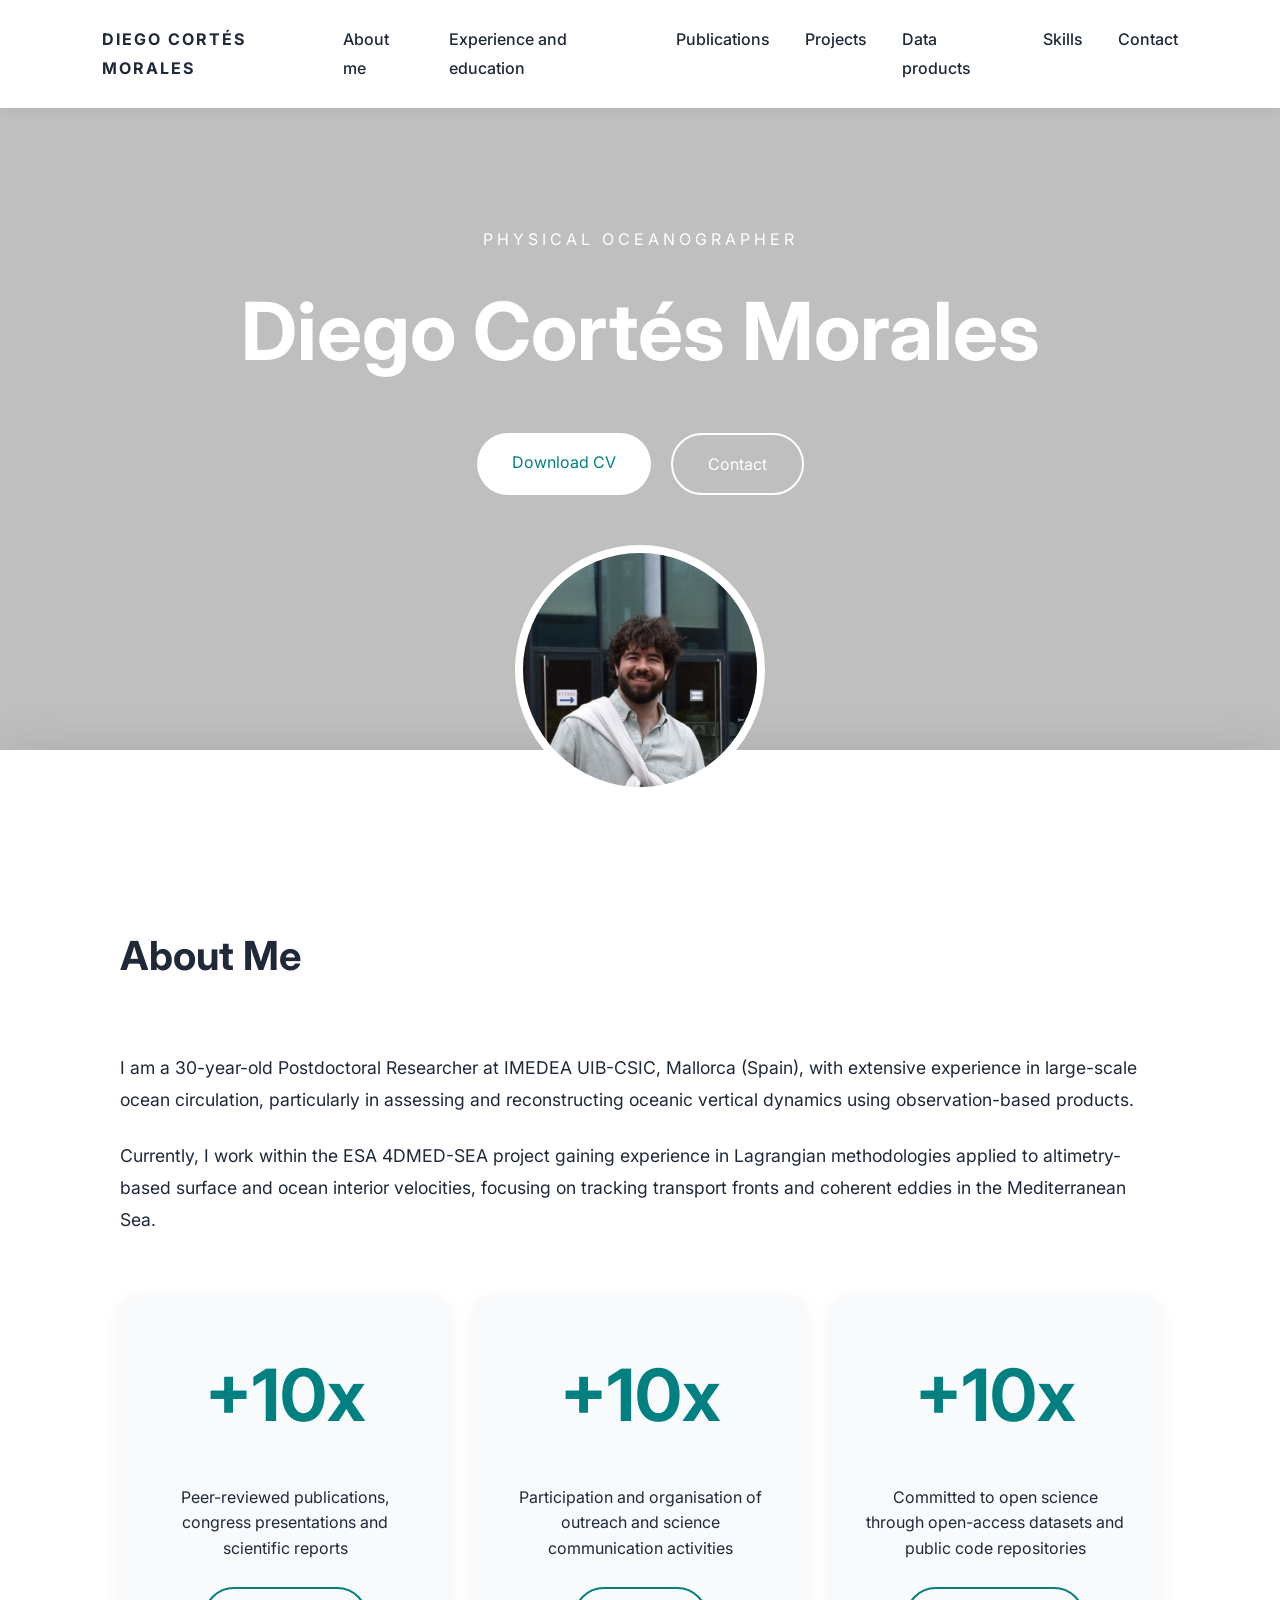
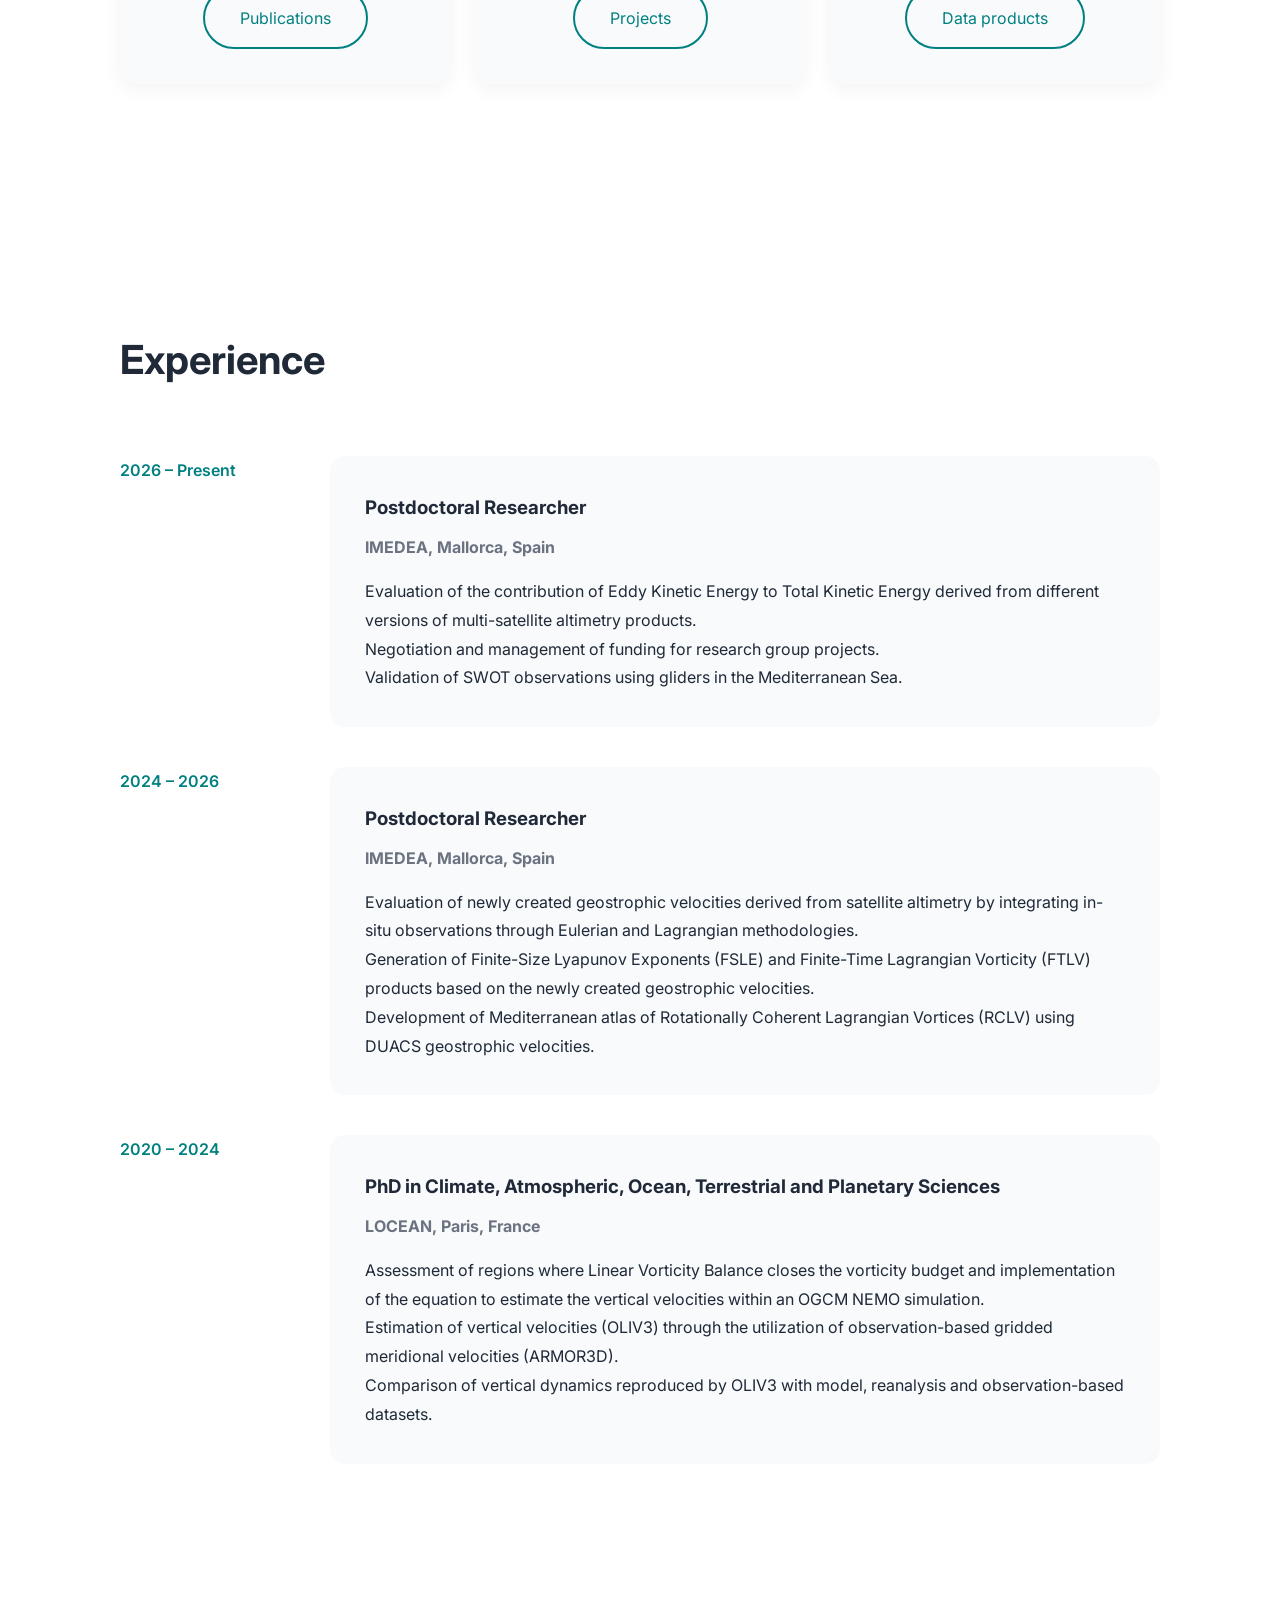
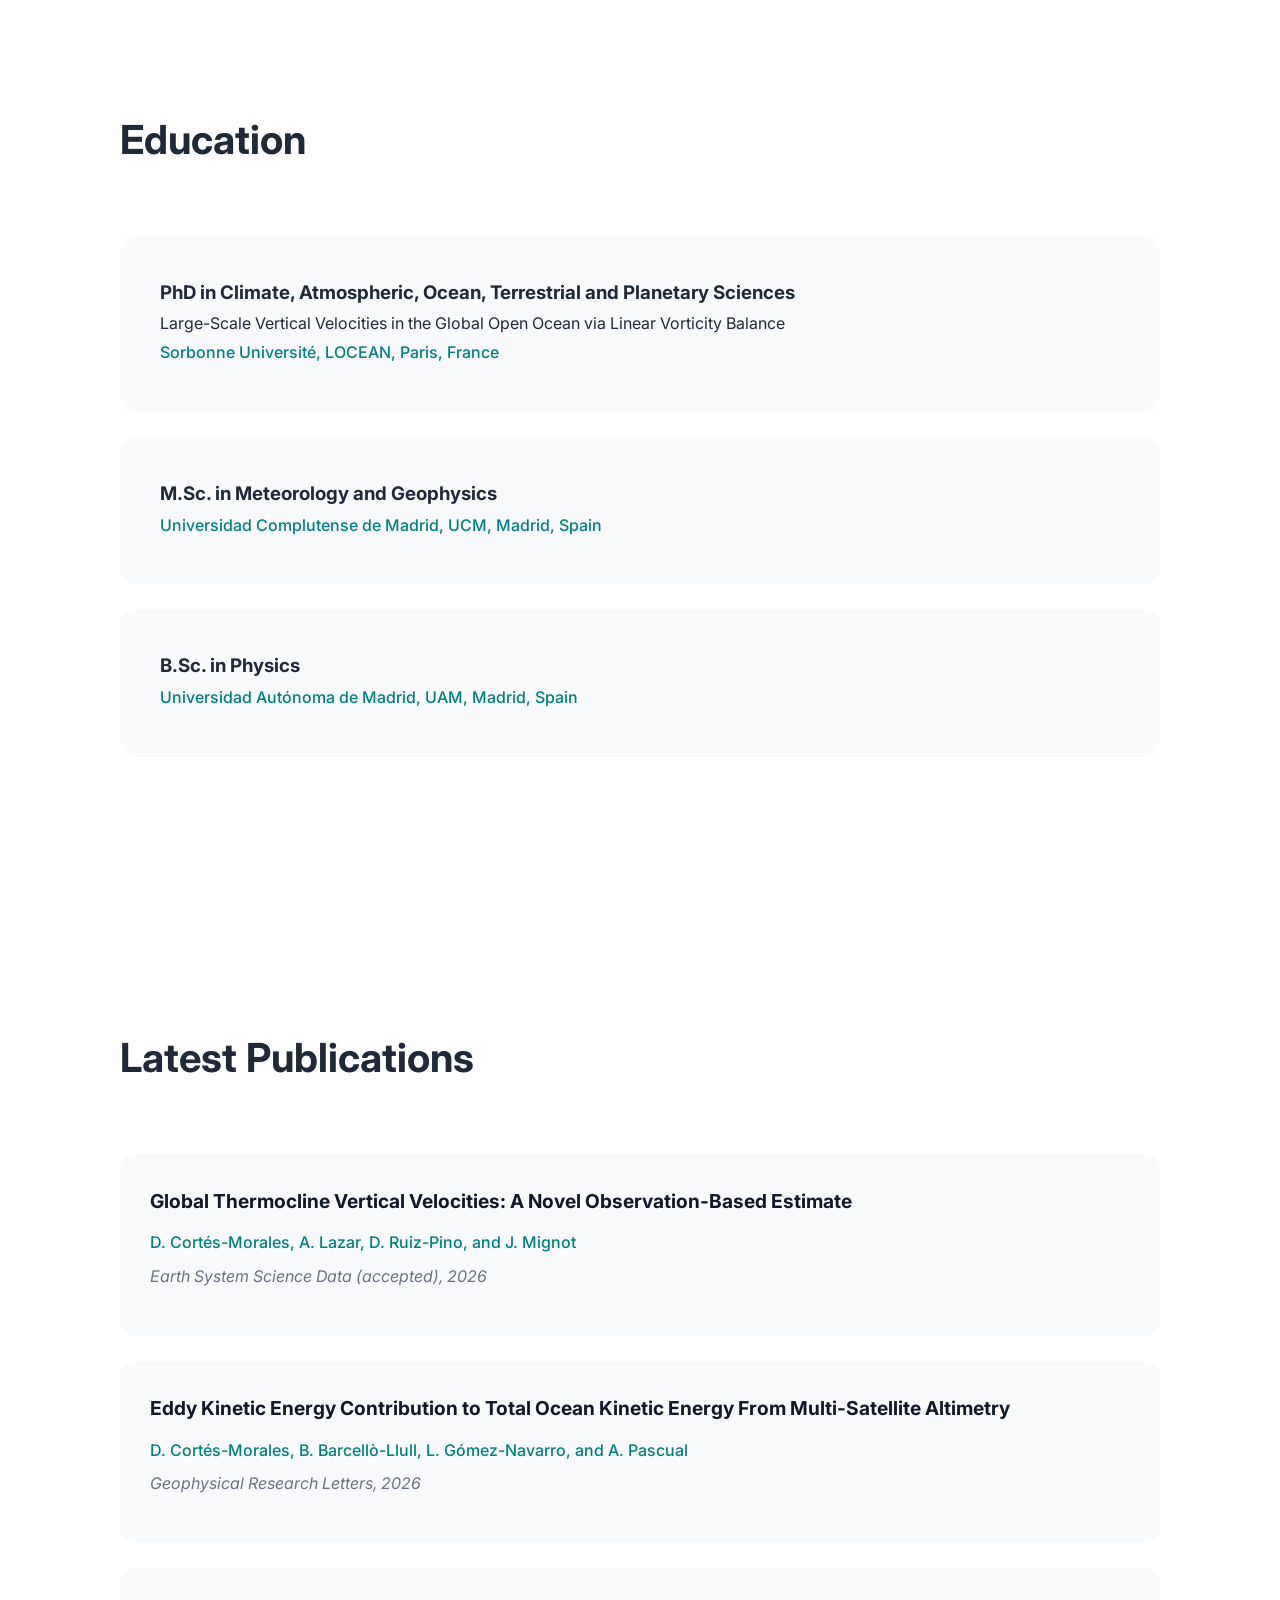
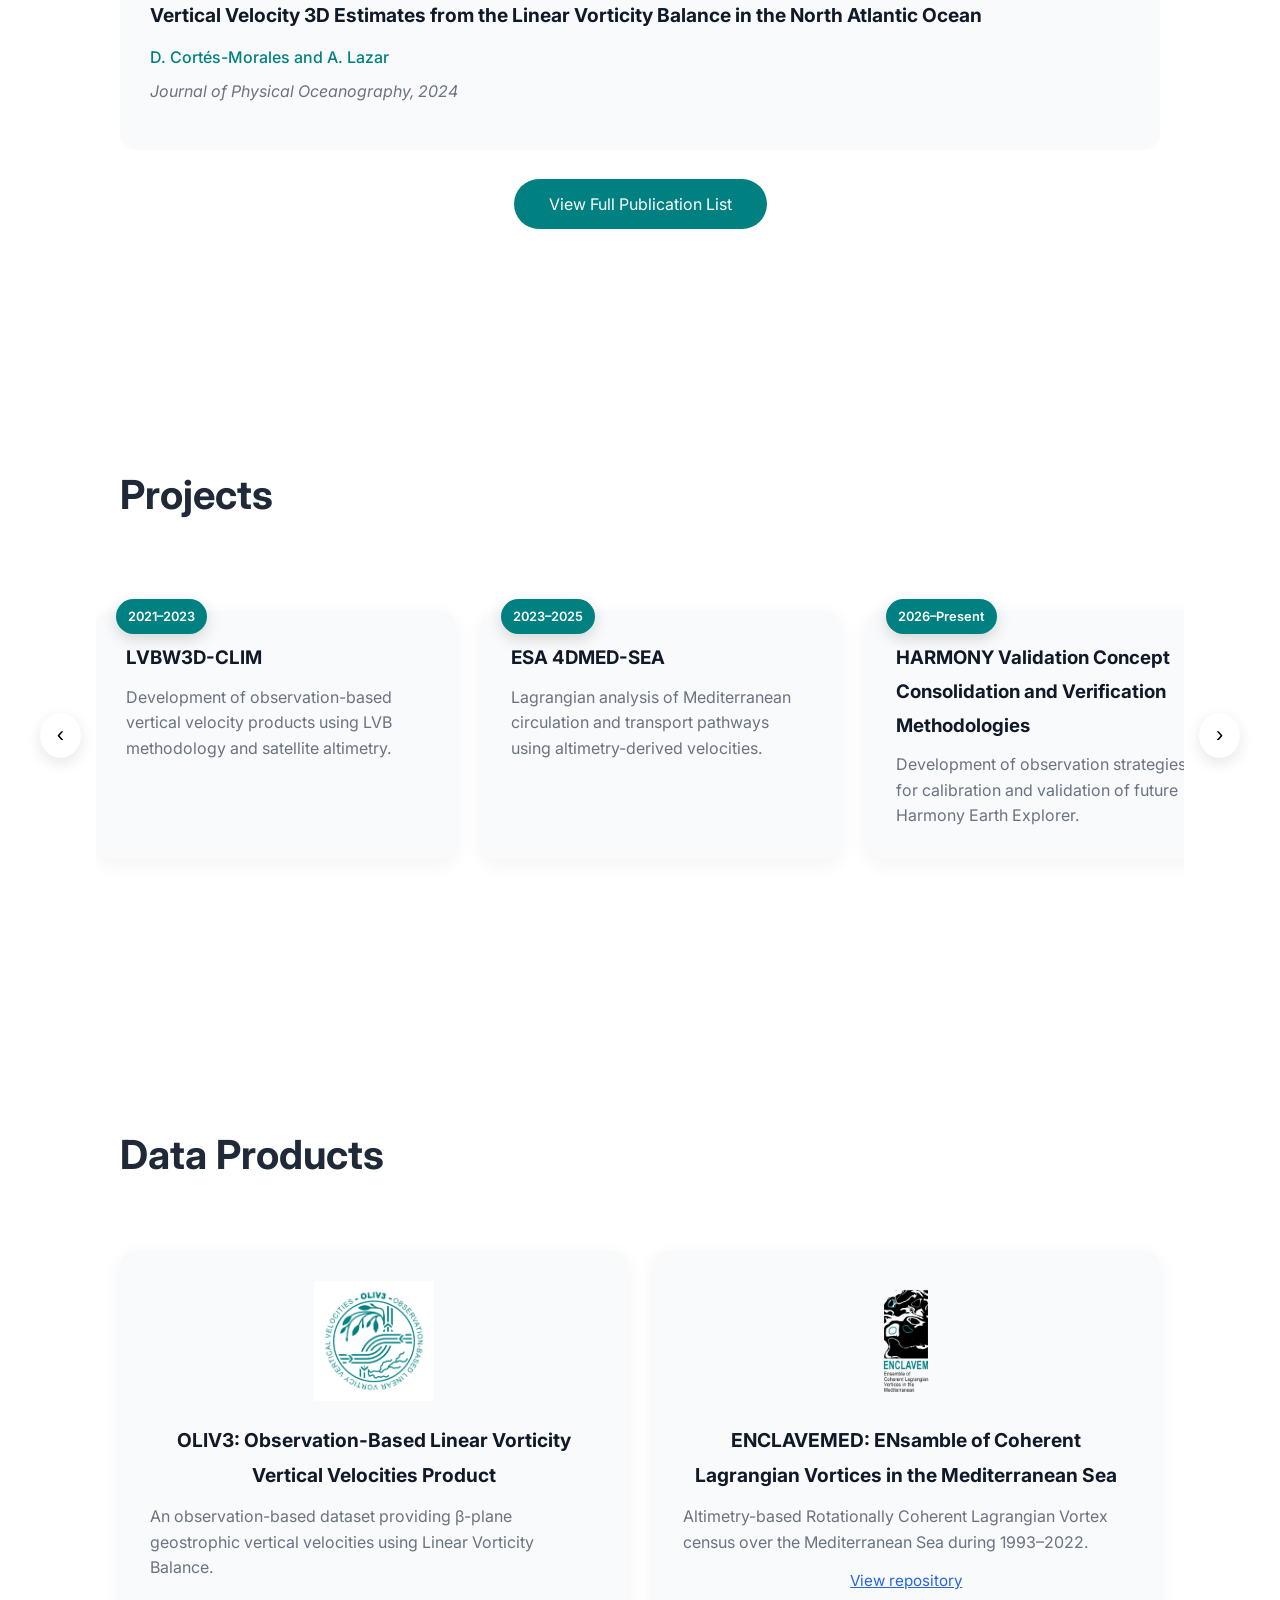
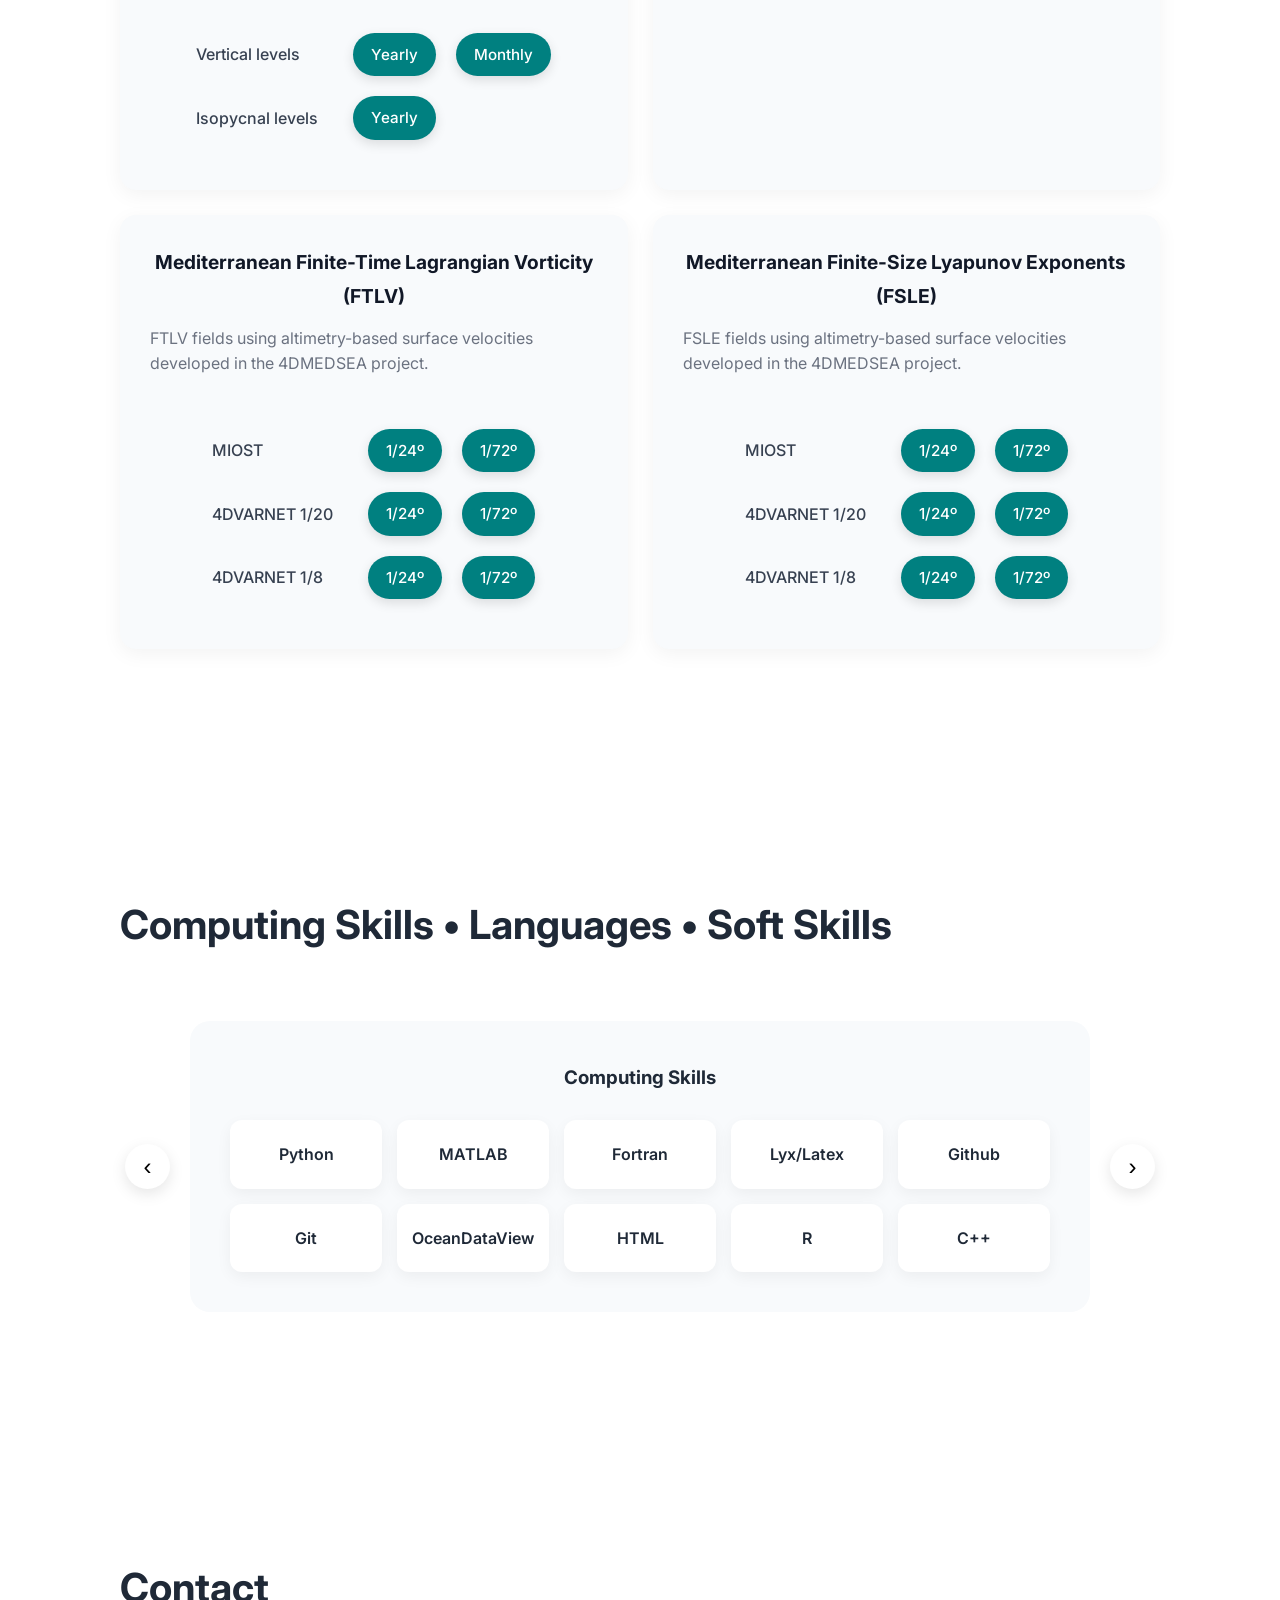
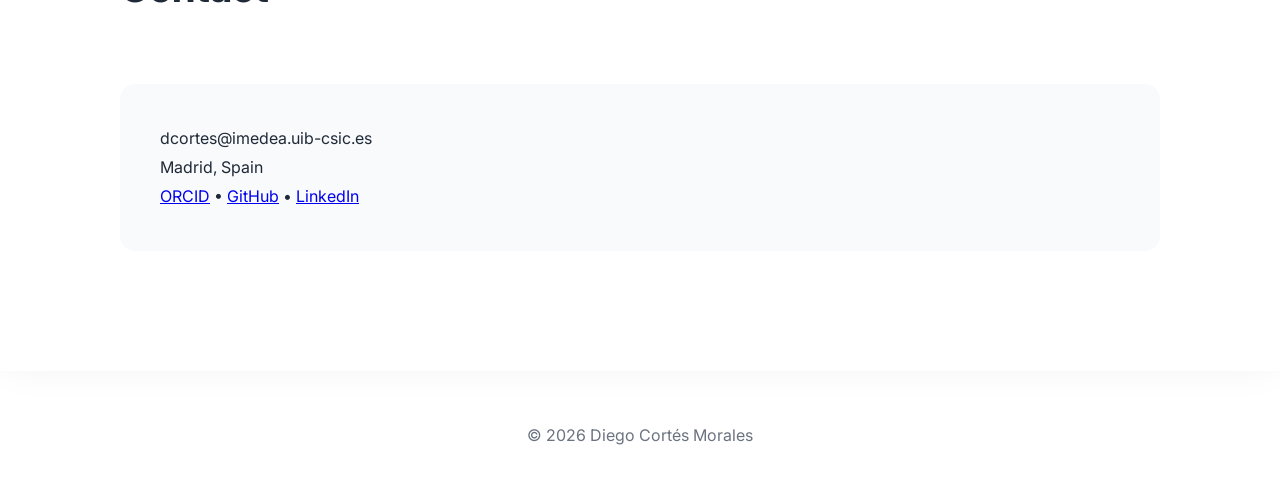
==== commit a96a73bd: "Update index.html" ====
--- a/index.html
+++ b/index.html
@@ -408,7 +408,7 @@
     
                 <div class="project-card">
                     <div class="project-date">
-                        2024–Present
+                        2021–2023
                     </div>
                     <h3>LVBW3D-CLIM</h3>
                     <p>Development of observation-based vertical velocity products using LVB methodology and satellite altimetry.</p>
@@ -416,7 +416,7 @@
     
                 <div class="project-card">
                     <div class="project-date">
-                        2024–Present
+                        2023–2025
                     </div>
                     <h3>ESA 4DMED-SEA</h3>
                     <p>Lagrangian analysis of Mediterranean circulation and transport pathways using altimetry-derived velocities.</p>
@@ -424,7 +424,7 @@
     
                 <div class="project-card">
                     <div class="project-date">
-                        2024–Present
+                        2026–Present
                     </div>
                     <h3>HARMONY Validation Concept Consolidation and Verification Methodologies</h3>
                     <p>Development of observation strategies for calibration and validation of future Harmony Earth Explorer.</p>
@@ -432,7 +432,7 @@
     
                 <div class="project-card">
                     <div class="project-date">
-                        2024–Present
+                        2023–Present
                     </div>
                     <h3>PECi</h3>
                     <p>IMEDEA's Outreach and Scientific Culture Program.</p>
--- a/style.css
+++ b/style.css
@@ -733,7 +733,7 @@
 
     left:20px;
 
-    background:#2563eb;
+    background:#008080;
 
     color:white;
 
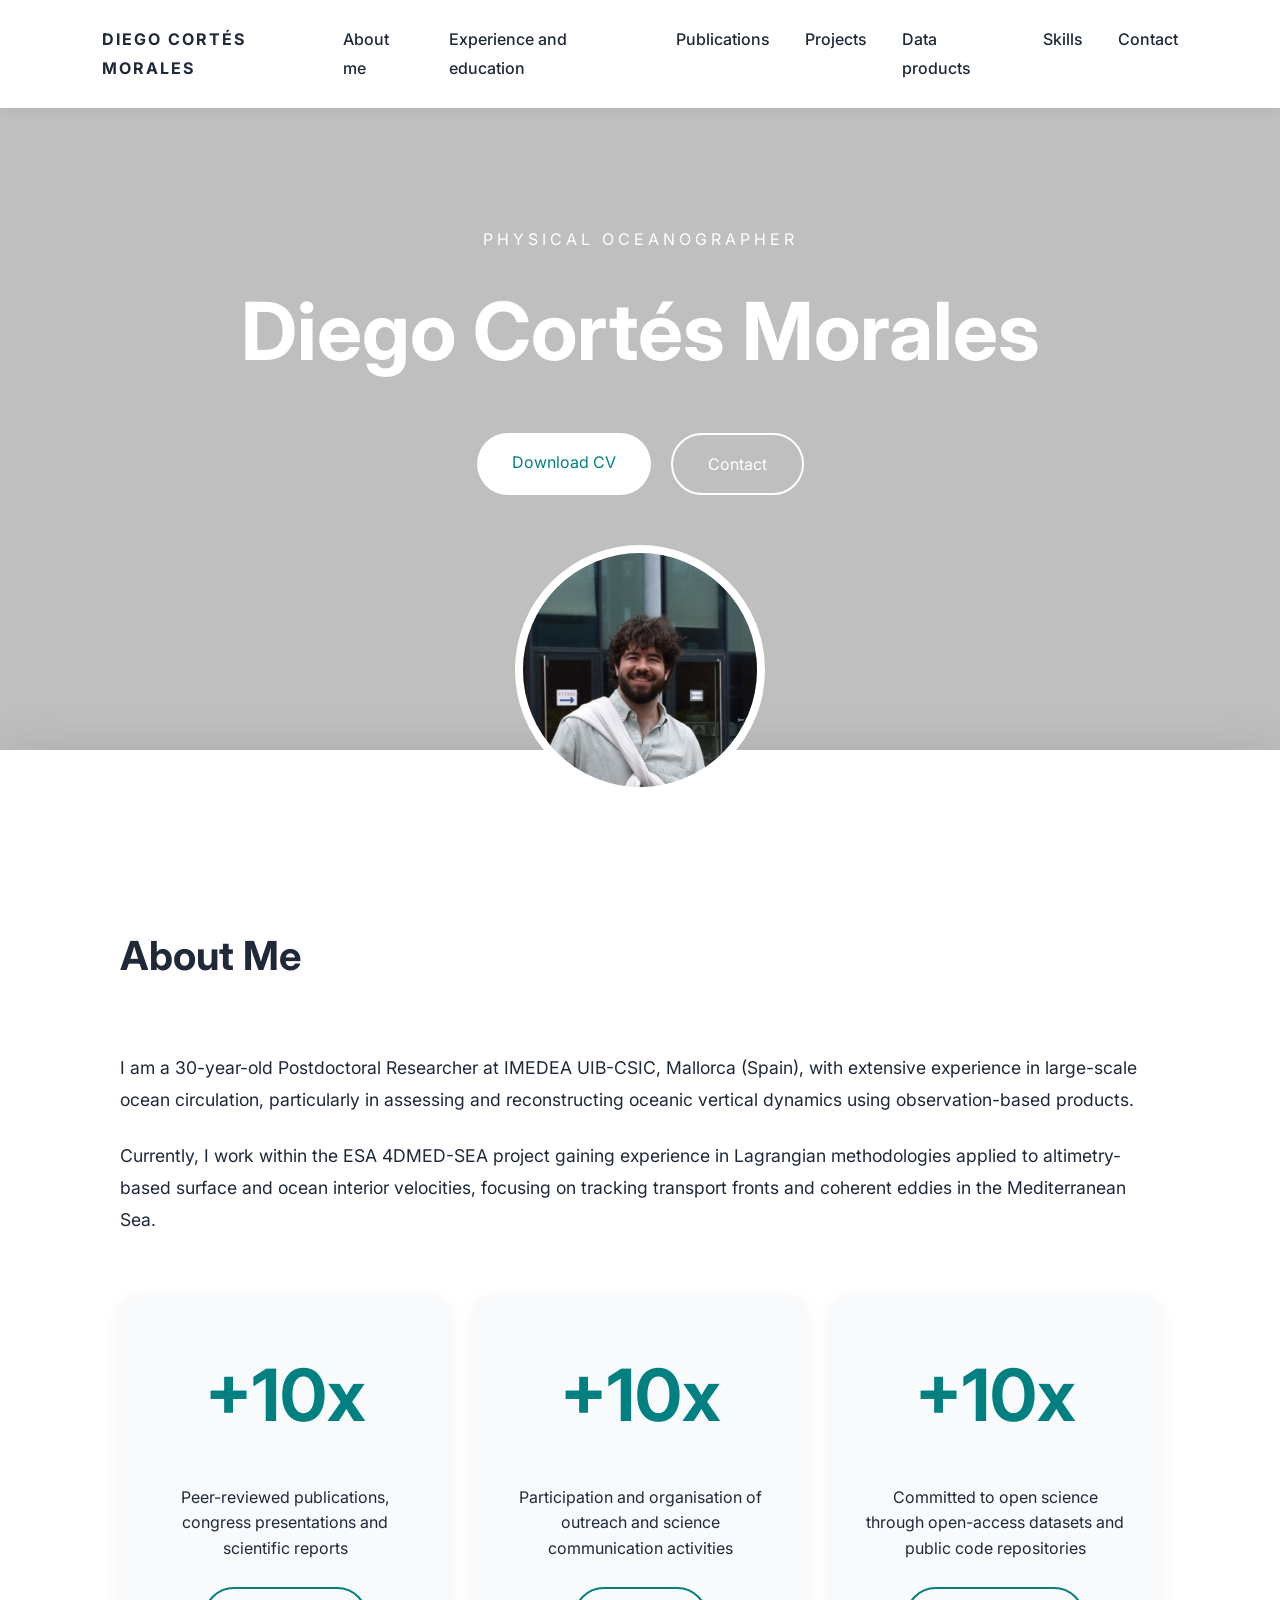
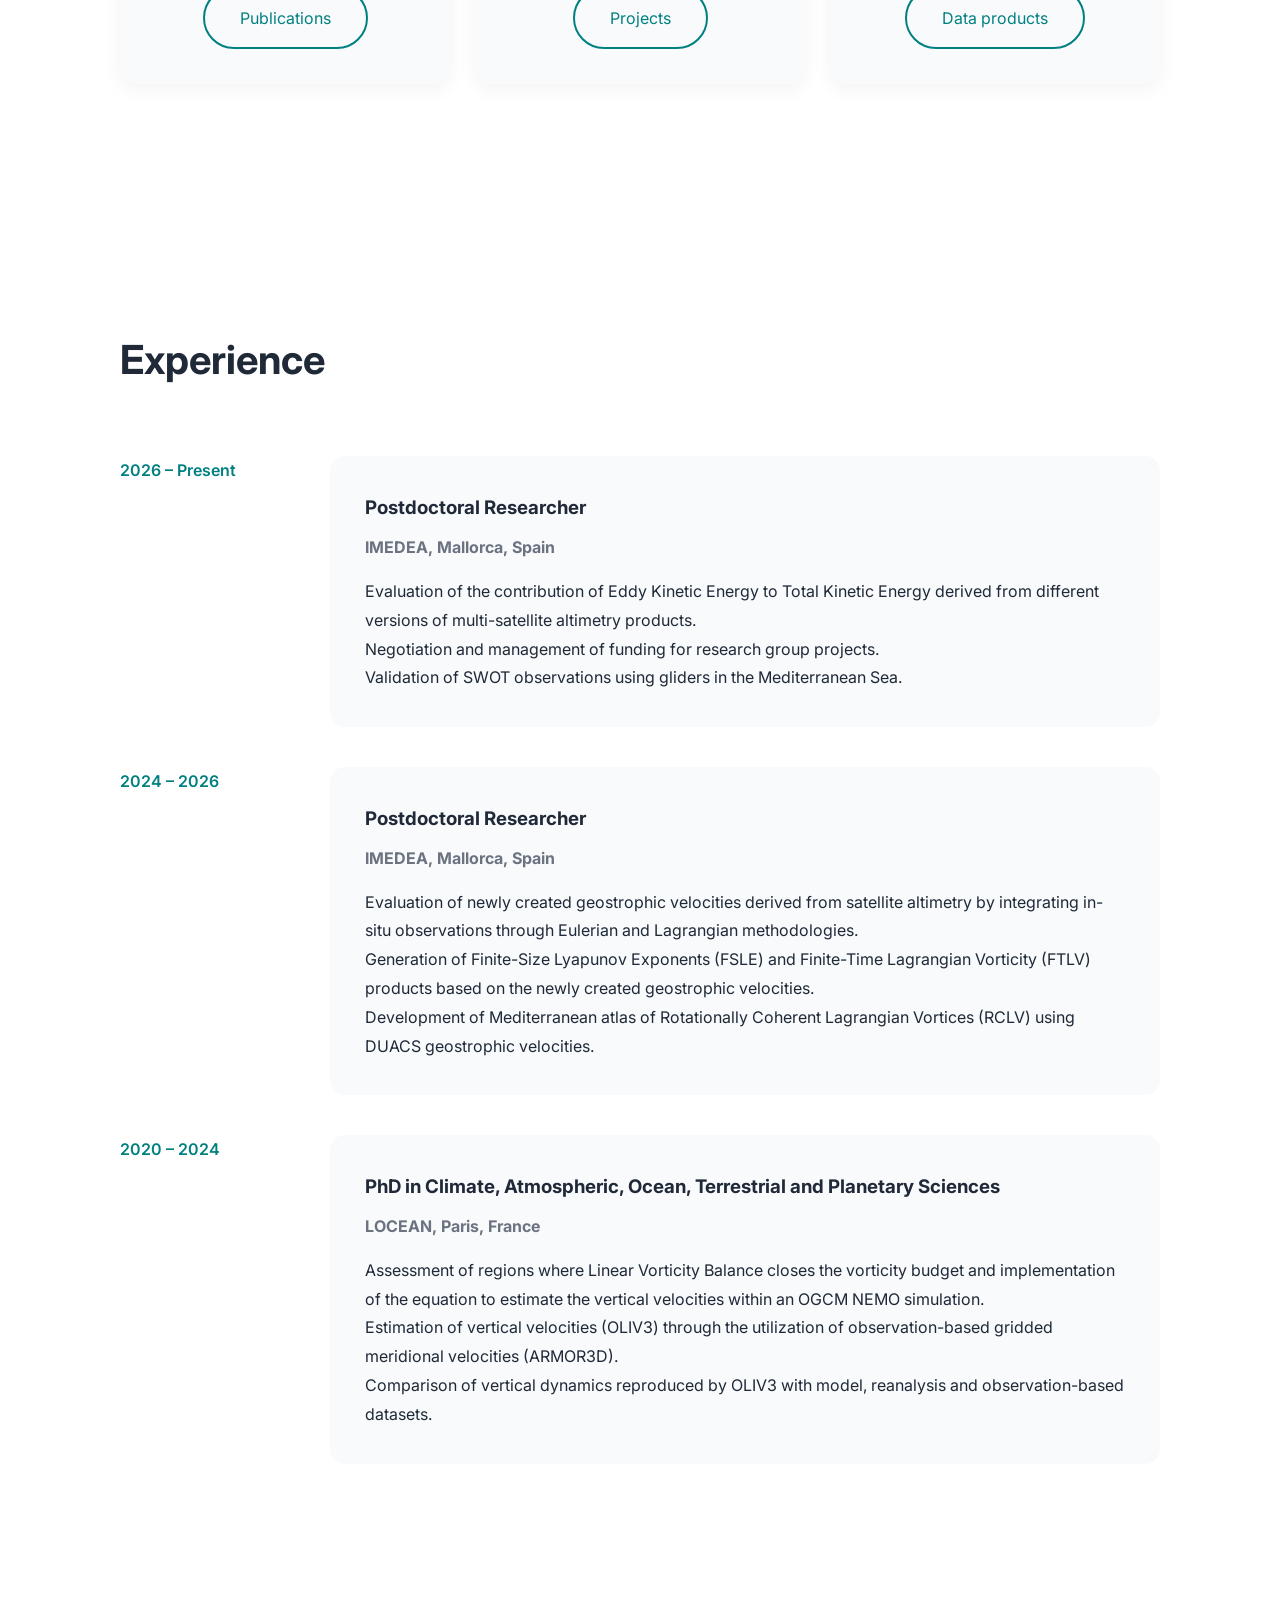
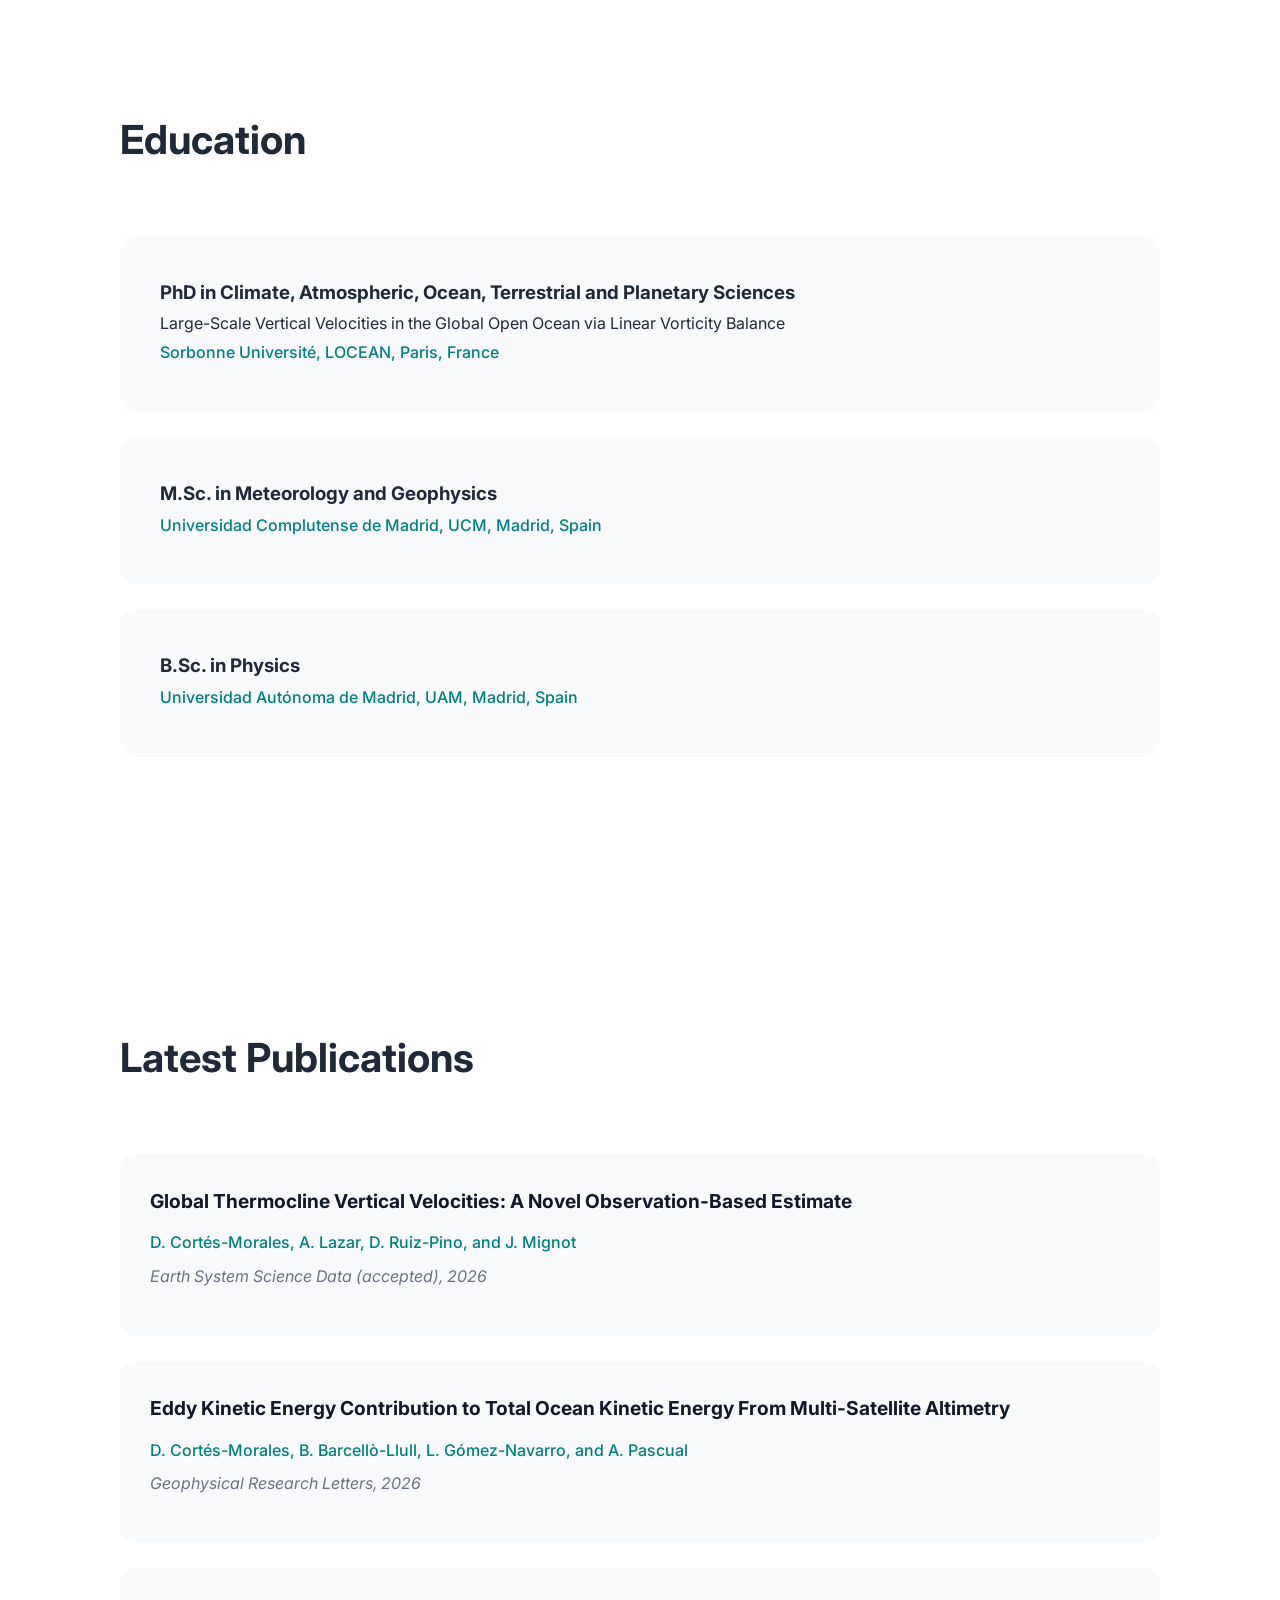
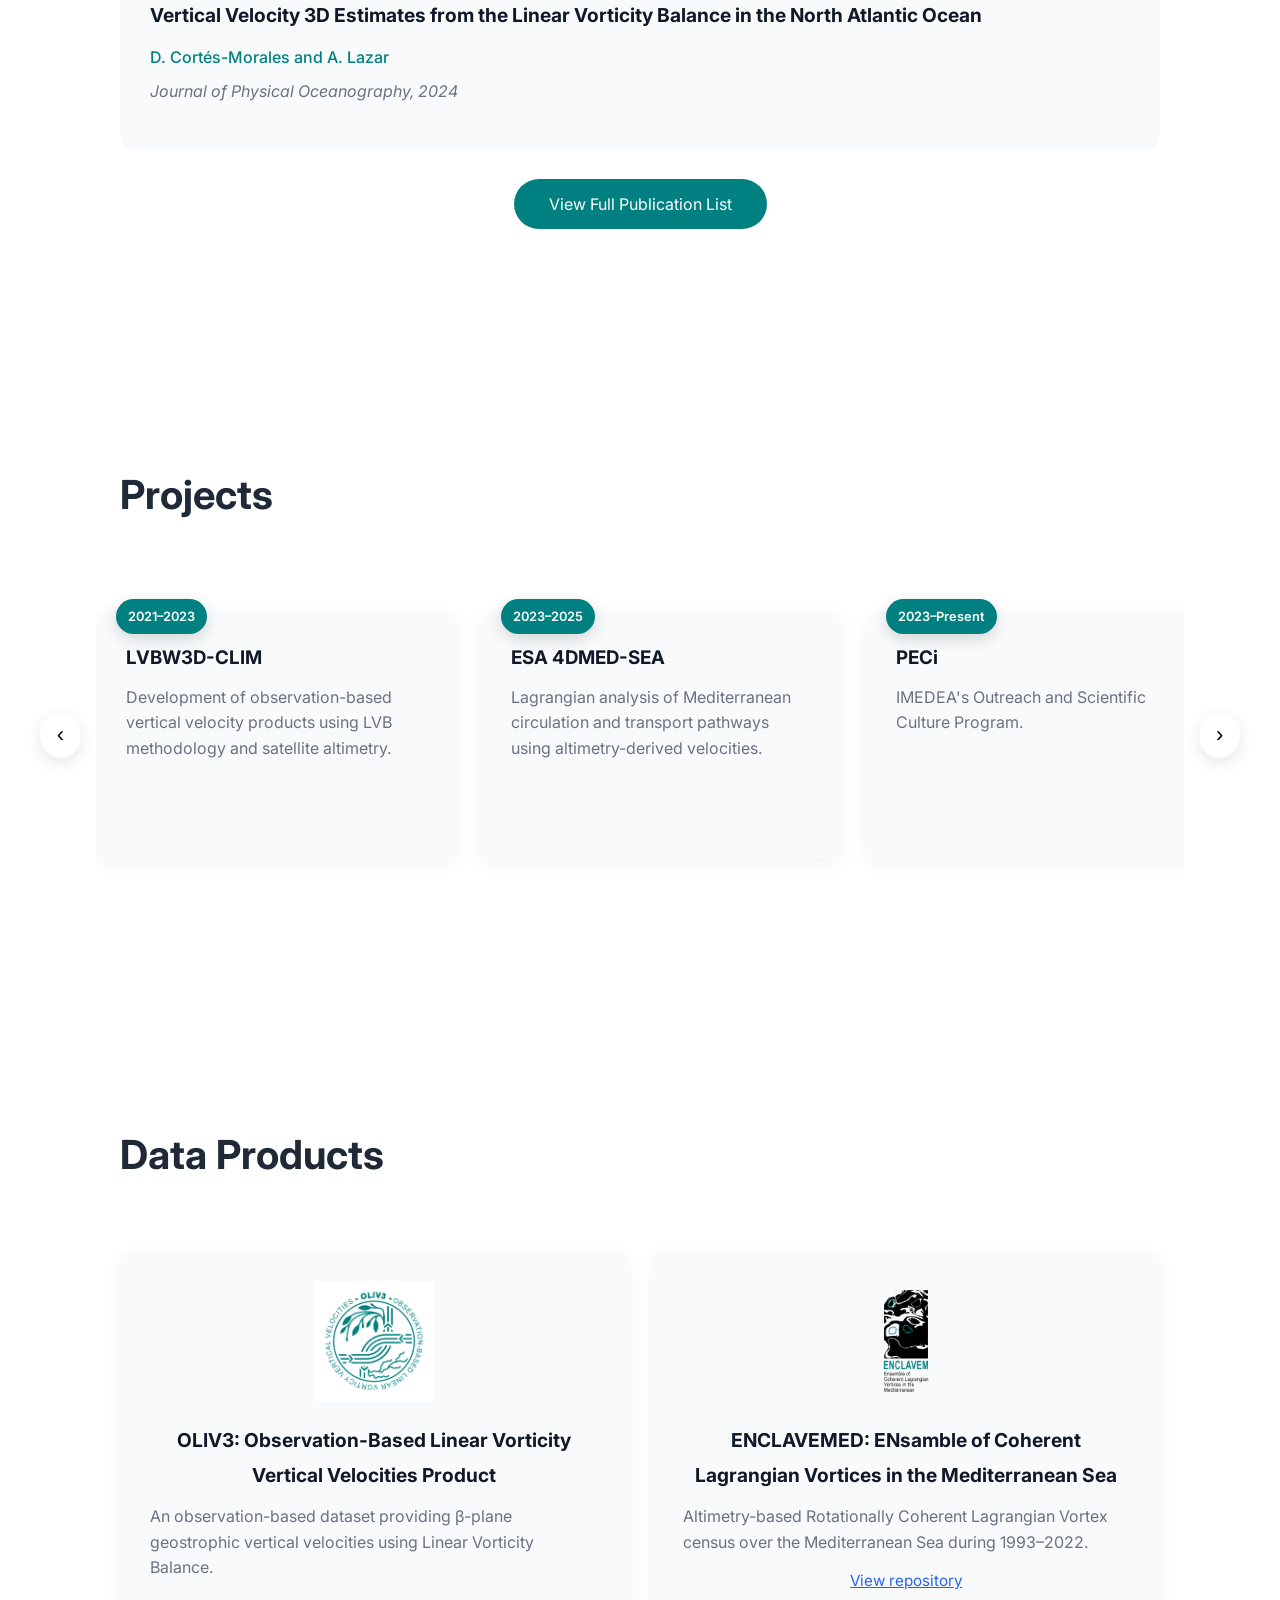
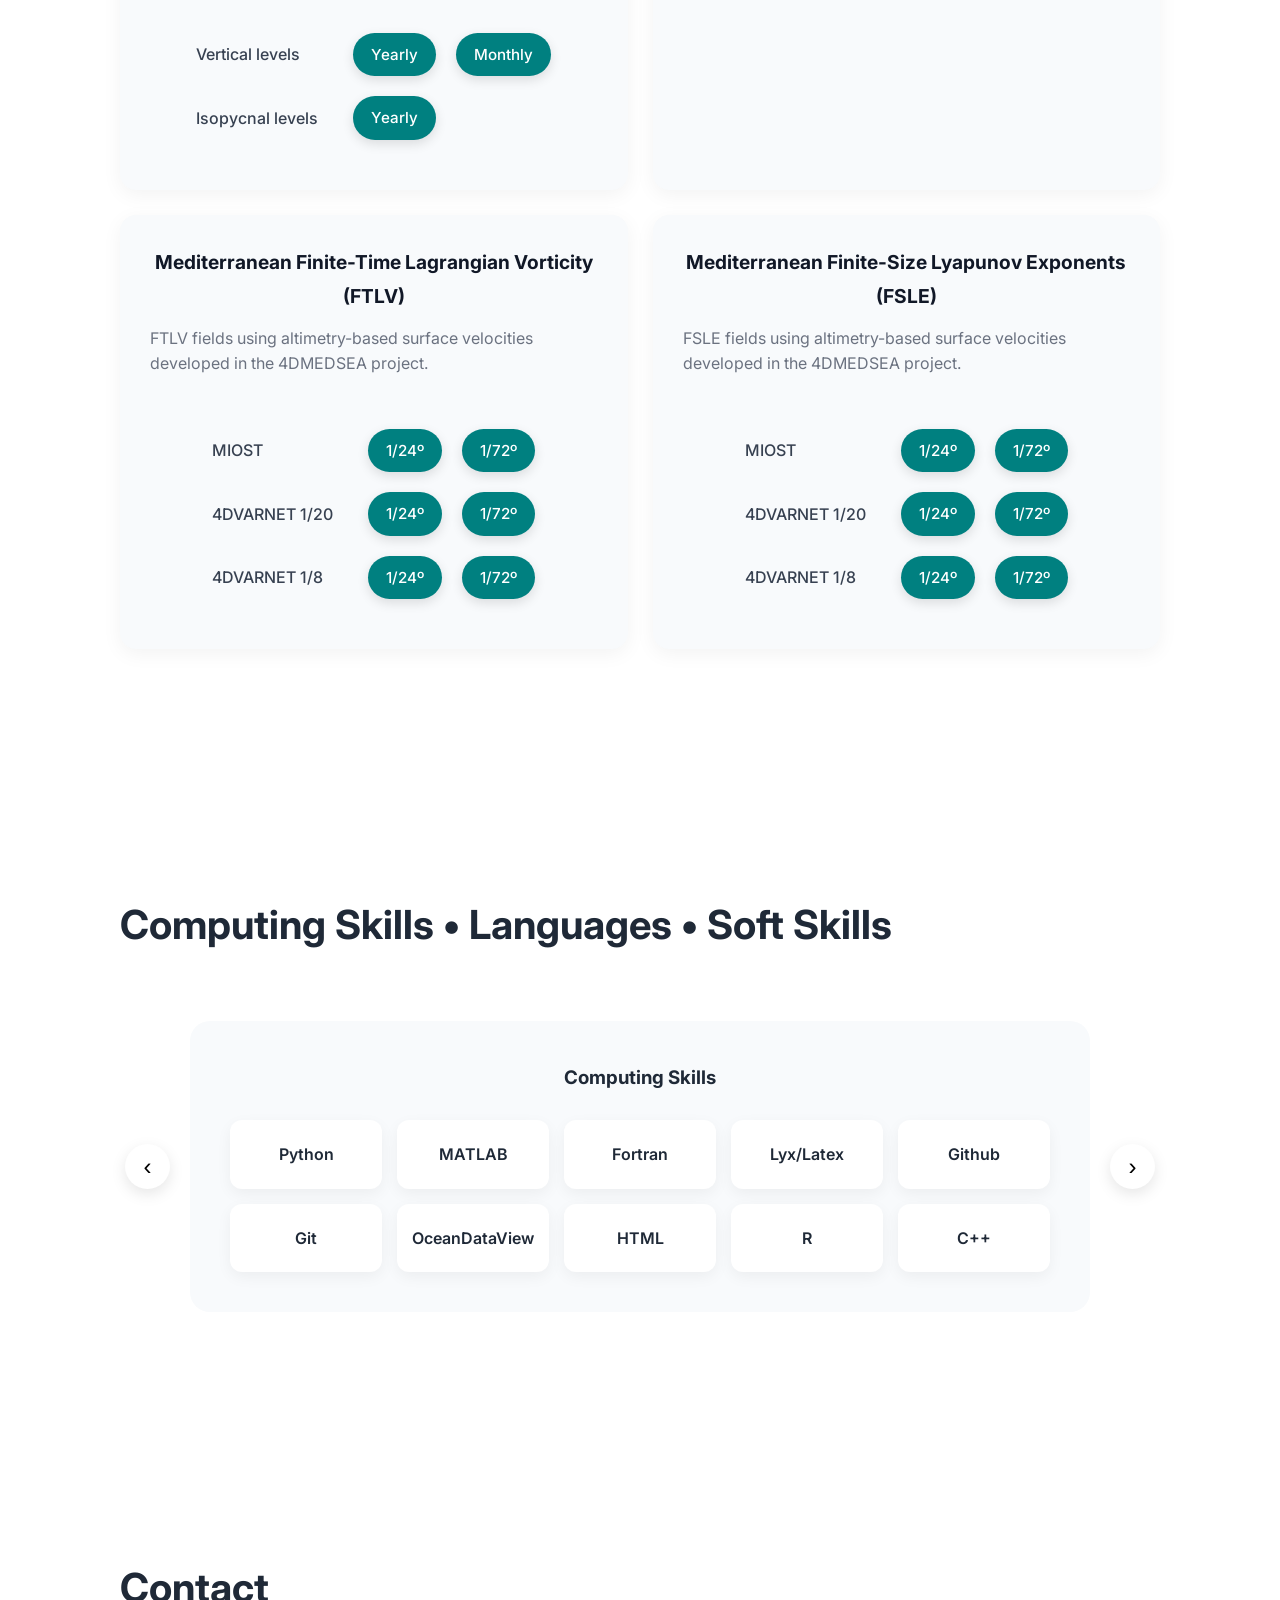
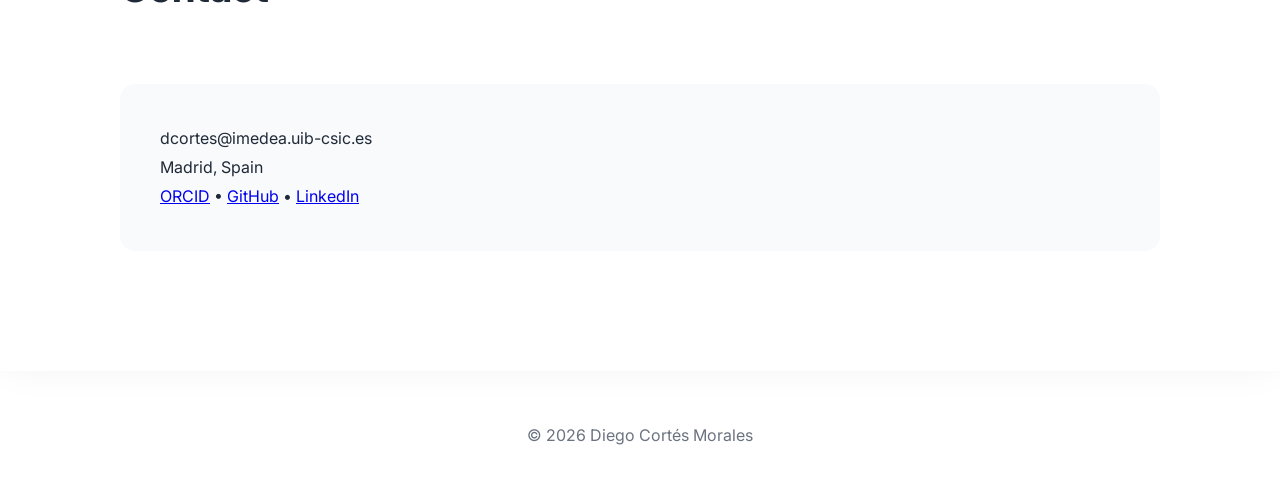
==== commit e88649c2: "Update index.html" ====
--- a/index.html
+++ b/index.html
@@ -421,6 +421,14 @@
                     <h3>ESA 4DMED-SEA</h3>
                     <p>Lagrangian analysis of Mediterranean circulation and transport pathways using altimetry-derived velocities.</p>
                 </div>
+
+                <div class="project-card">
+                    <div class="project-date">
+                        2023–Present
+                    </div>
+                    <h3>PECi</h3>
+                    <p>IMEDEA's Outreach and Scientific Culture Program.</p>
+                </div>
     
                 <div class="project-card">
                     <div class="project-date">
@@ -428,14 +436,6 @@
                     </div>
                     <h3>HARMONY Validation Concept Consolidation and Verification Methodologies</h3>
                     <p>Development of observation strategies for calibration and validation of future Harmony Earth Explorer.</p>
-                </div>
-    
-                <div class="project-card">
-                    <div class="project-date">
-                        2023–Present
-                    </div>
-                    <h3>PECi</h3>
-                    <p>IMEDEA's Outreach and Scientific Culture Program.</p>
                 </div>
     
             </div>
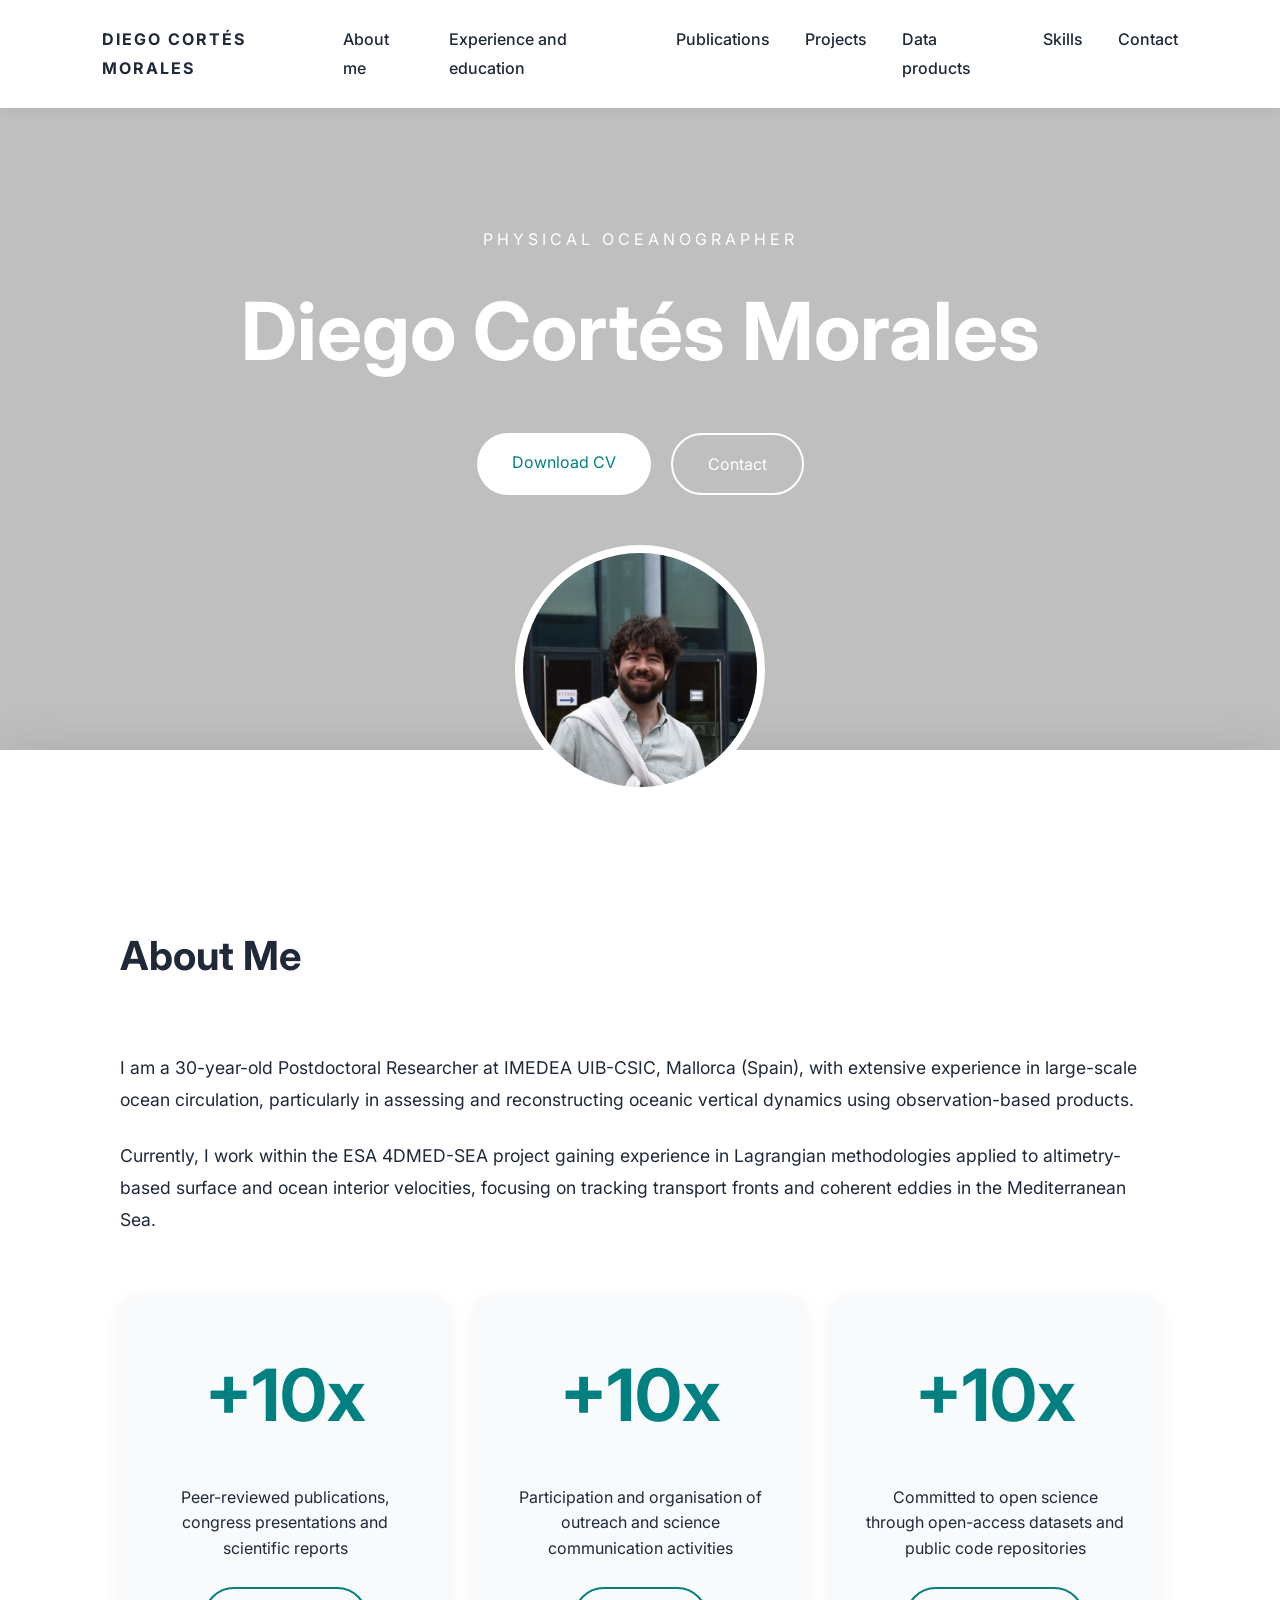
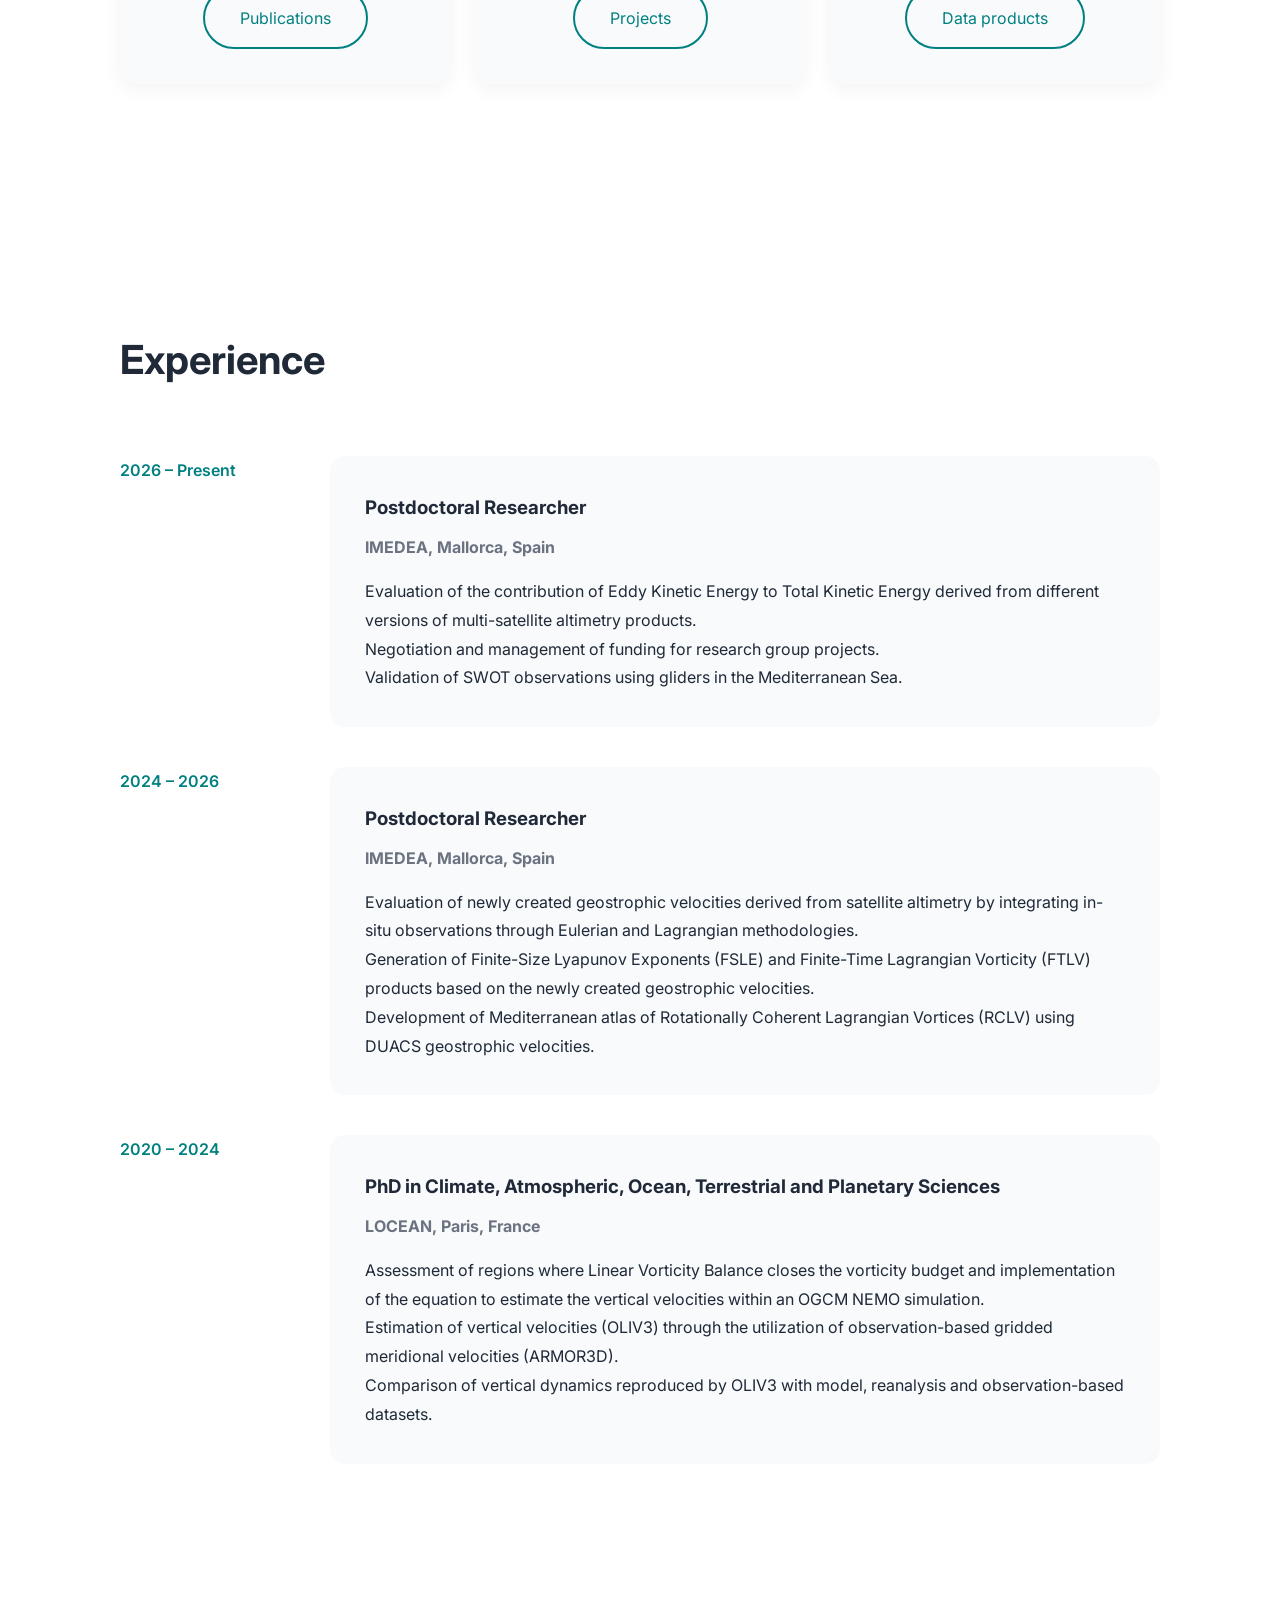
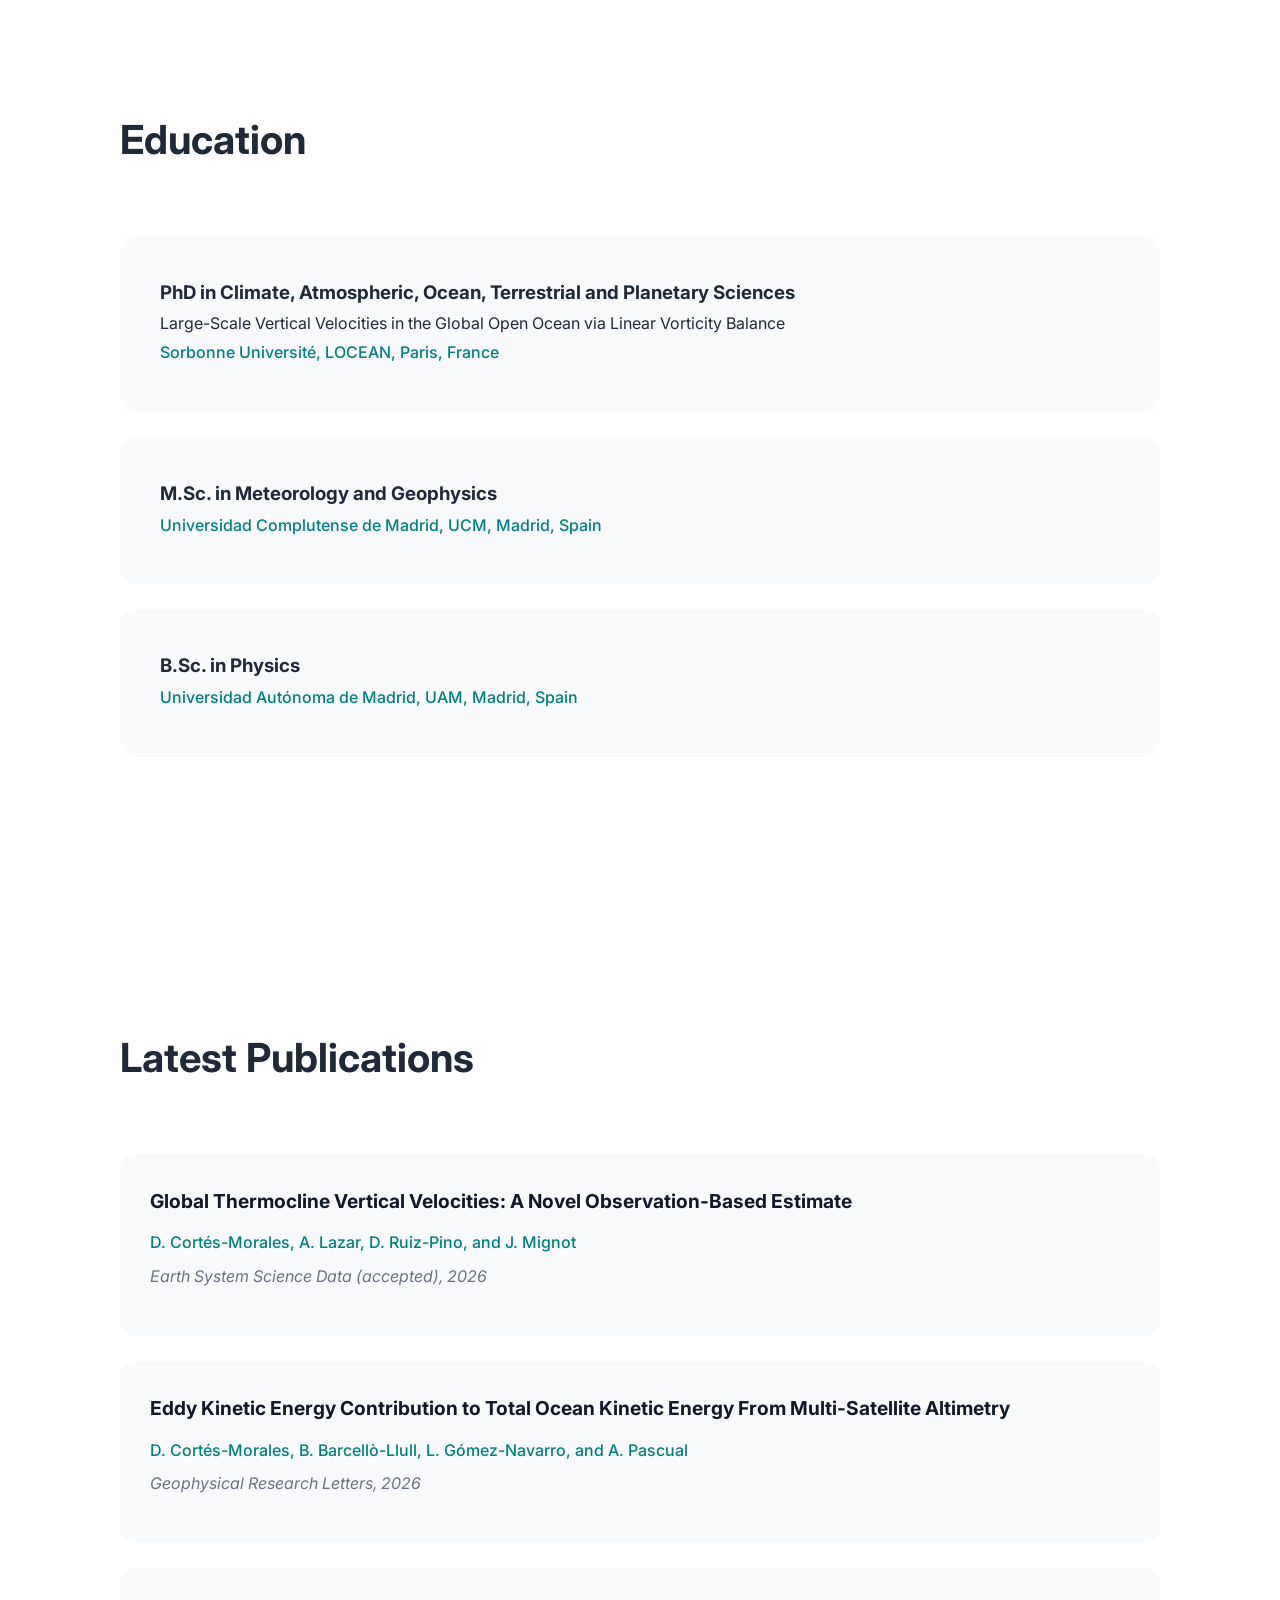
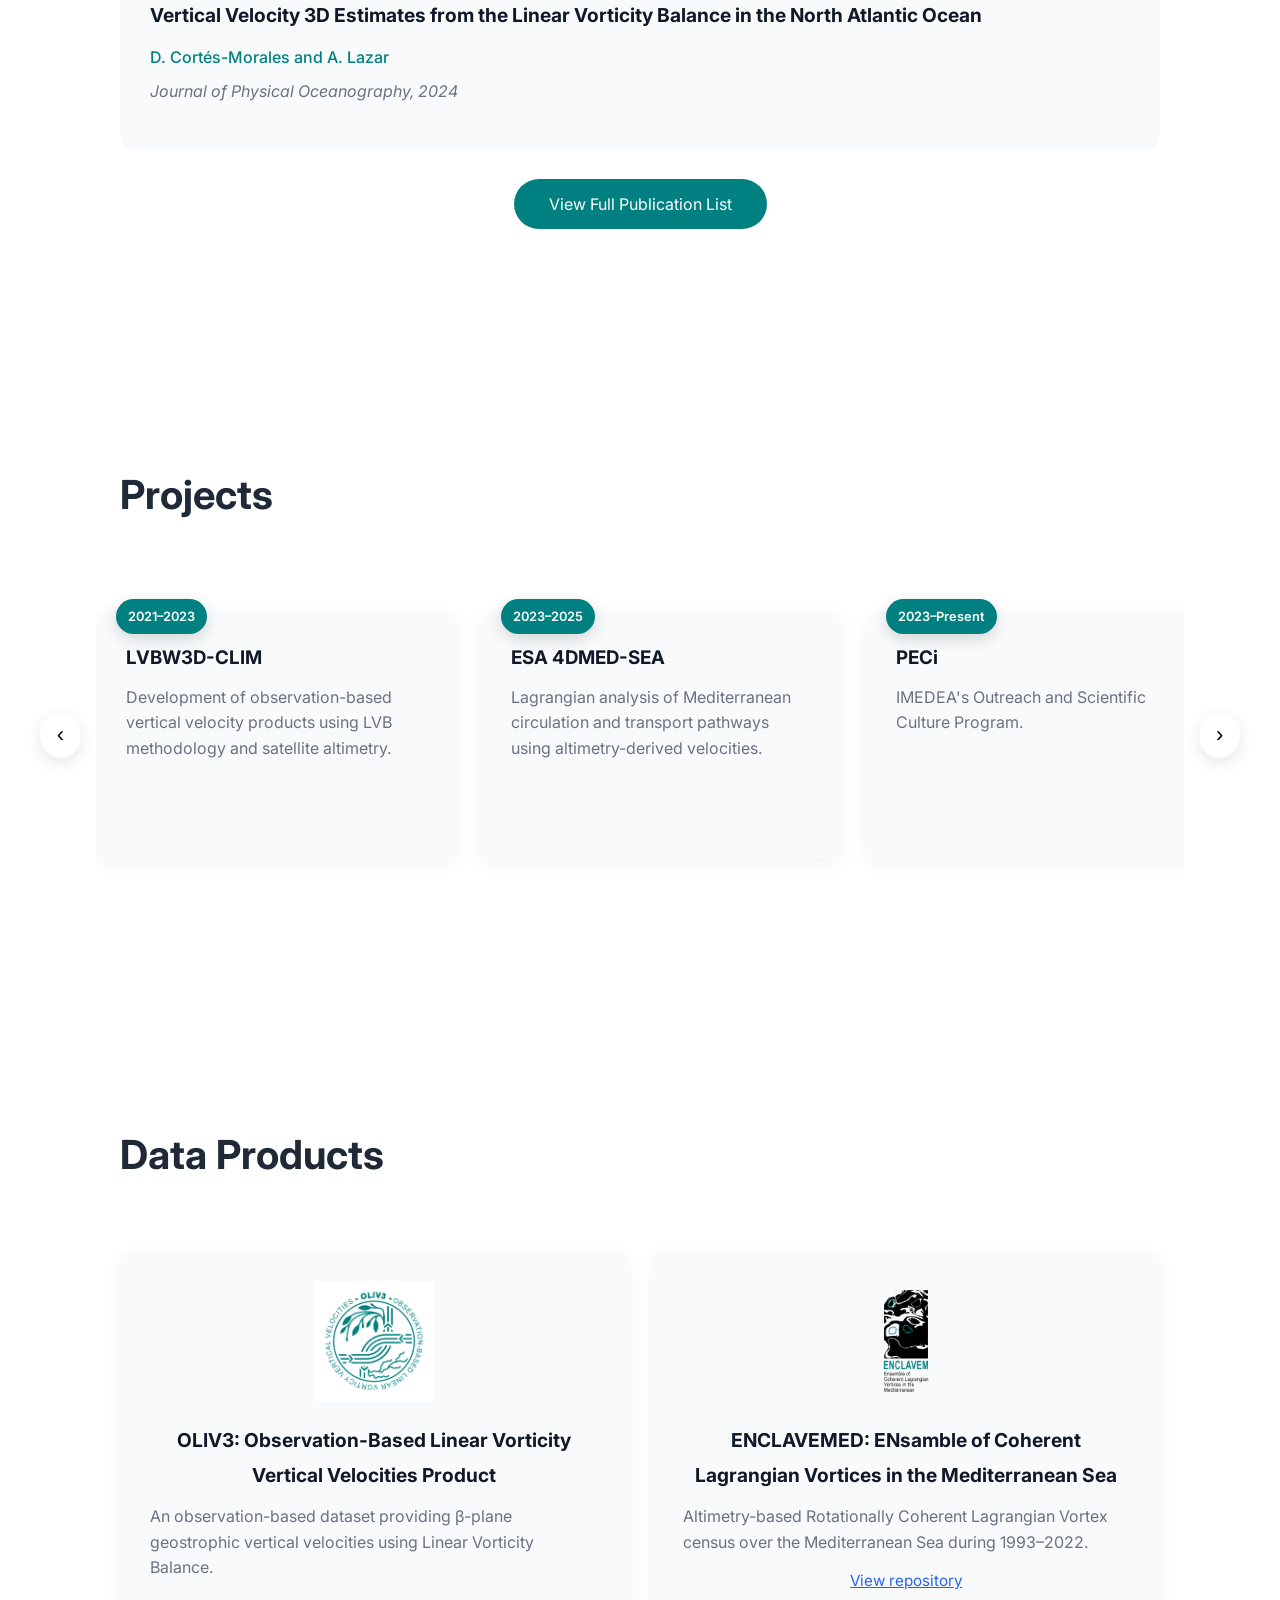
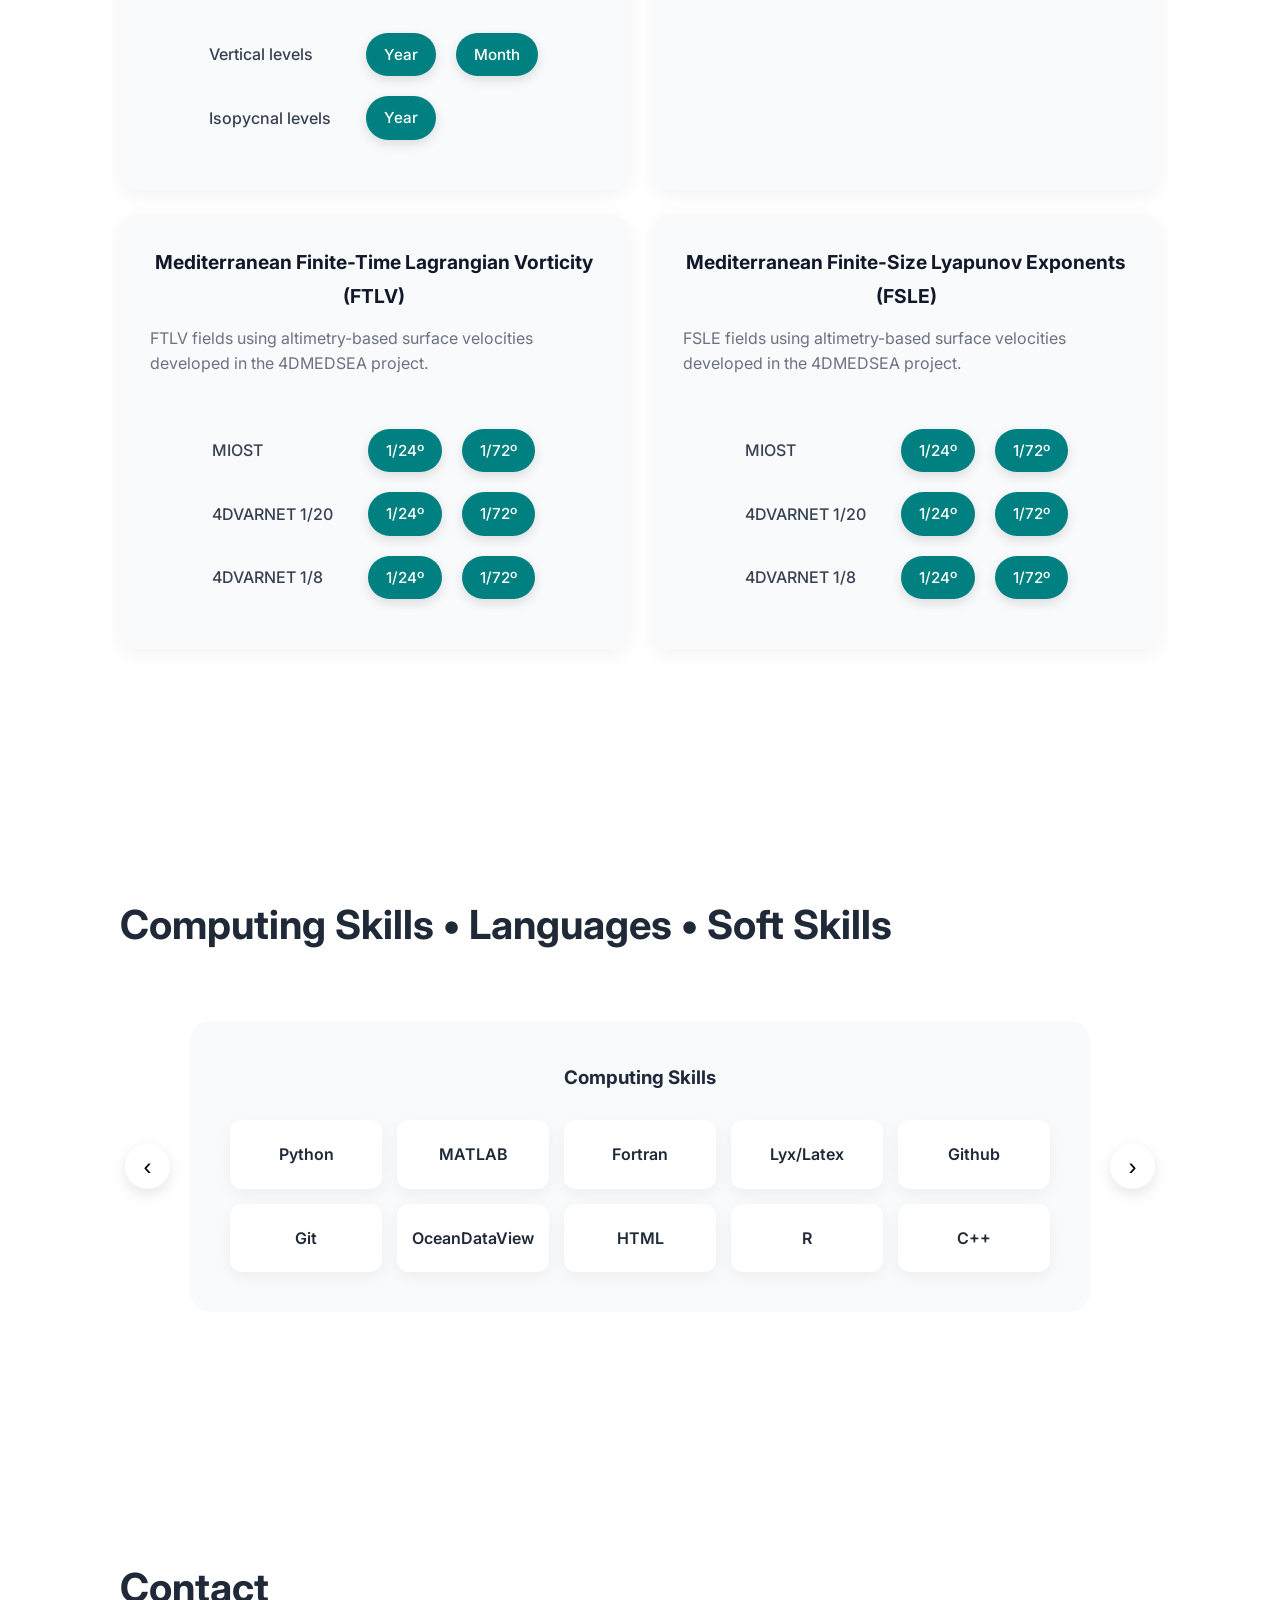
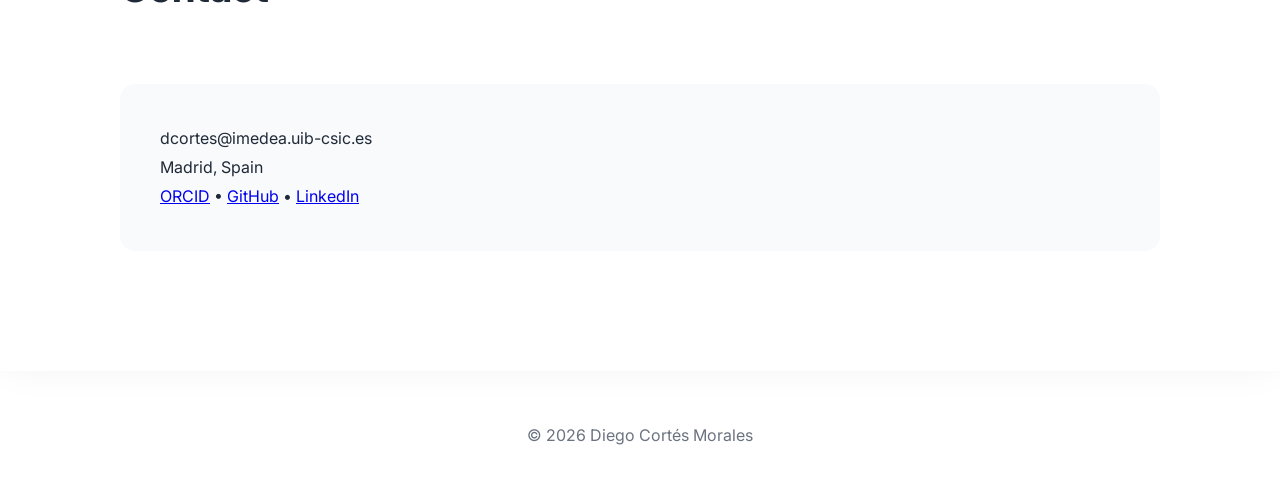
==== commit c4bbf961: "Change 'Yearly' and 'Monthly' to 'Year' and 'Month'" ====
--- a/index.html
+++ b/index.html
@@ -486,7 +486,7 @@
                                     <a href="https://doi.org/10.5281/zenodo.16981061"
                                        target="_blank" class="pill-btn"
                                        >
-                                         Yearly 
+                                         Year
                                     </a>
                                 </td>
                 
@@ -494,7 +494,7 @@
                                     <a href="https://doi.org/10.5281/zenodo.19469511"
                                        target="_blank" class="pill-btn"
                                        >
-                                        Monthly
+                                        Month
                                     </a>
                                 </td>
                             </tr>
@@ -506,7 +506,7 @@
                                     <a class="pill-btn"
                                        href="https://doi.org/10.5281/zenodo.16962780"
                                        target="_blank">
-                                        Yearly
+                                        Year
                                     </a>
                                 </td>
                 
--- a/style.css
+++ b/style.css
@@ -1012,6 +1012,69 @@
     .dataproducts-grid{
         grid-template-columns:1fr;
     }
-}
-
-}
+
+
+    .dataproducts-grid{
+
+    grid-template-columns:1fr;
+
+    gap:20px;
+}
+
+.dataproduct-card{
+
+    padding:20px;
+
+    gap:15px;
+}
+
+.dataproduct-logo{
+
+    width:90px;
+
+    height:90px;
+}
+
+.dataproduct-card h3{
+
+    font-size:1.05rem;
+
+    line-height:1.4;
+}
+
+.dataproduct-card p{
+
+    font-size:0.95rem;
+
+    text-align:center;
+}
+
+.dataproduct-card a{
+
+    font-size:0.9rem;
+
+    word-break:break-word;
+}
+
+.product-table-wrapper{
+
+    overflow-x:auto;
+}
+
+.product-table{
+
+    width:100%;
+
+    border-spacing:10px;
+}
+
+.pill-btn{
+
+    padding:6px 14px;
+
+    font-size:0.8rem;
+}
+    
+}
+
+}
